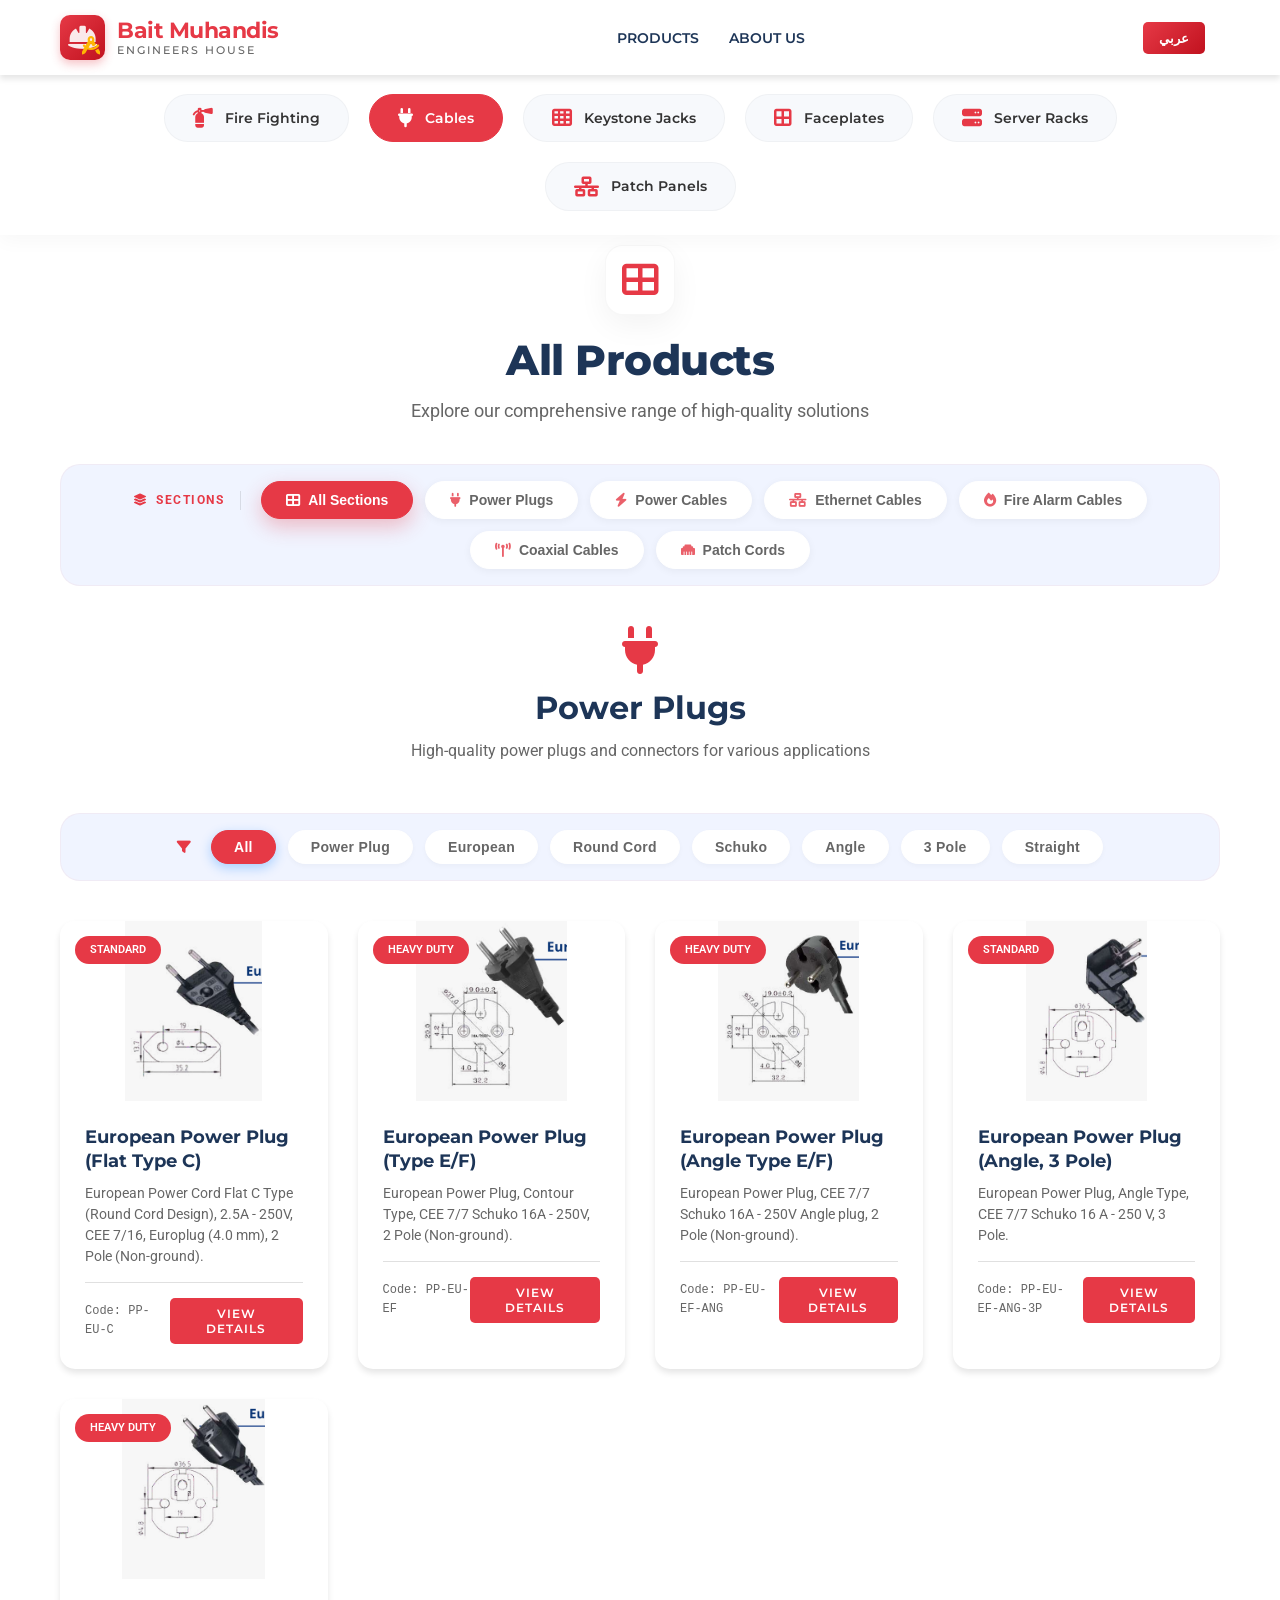
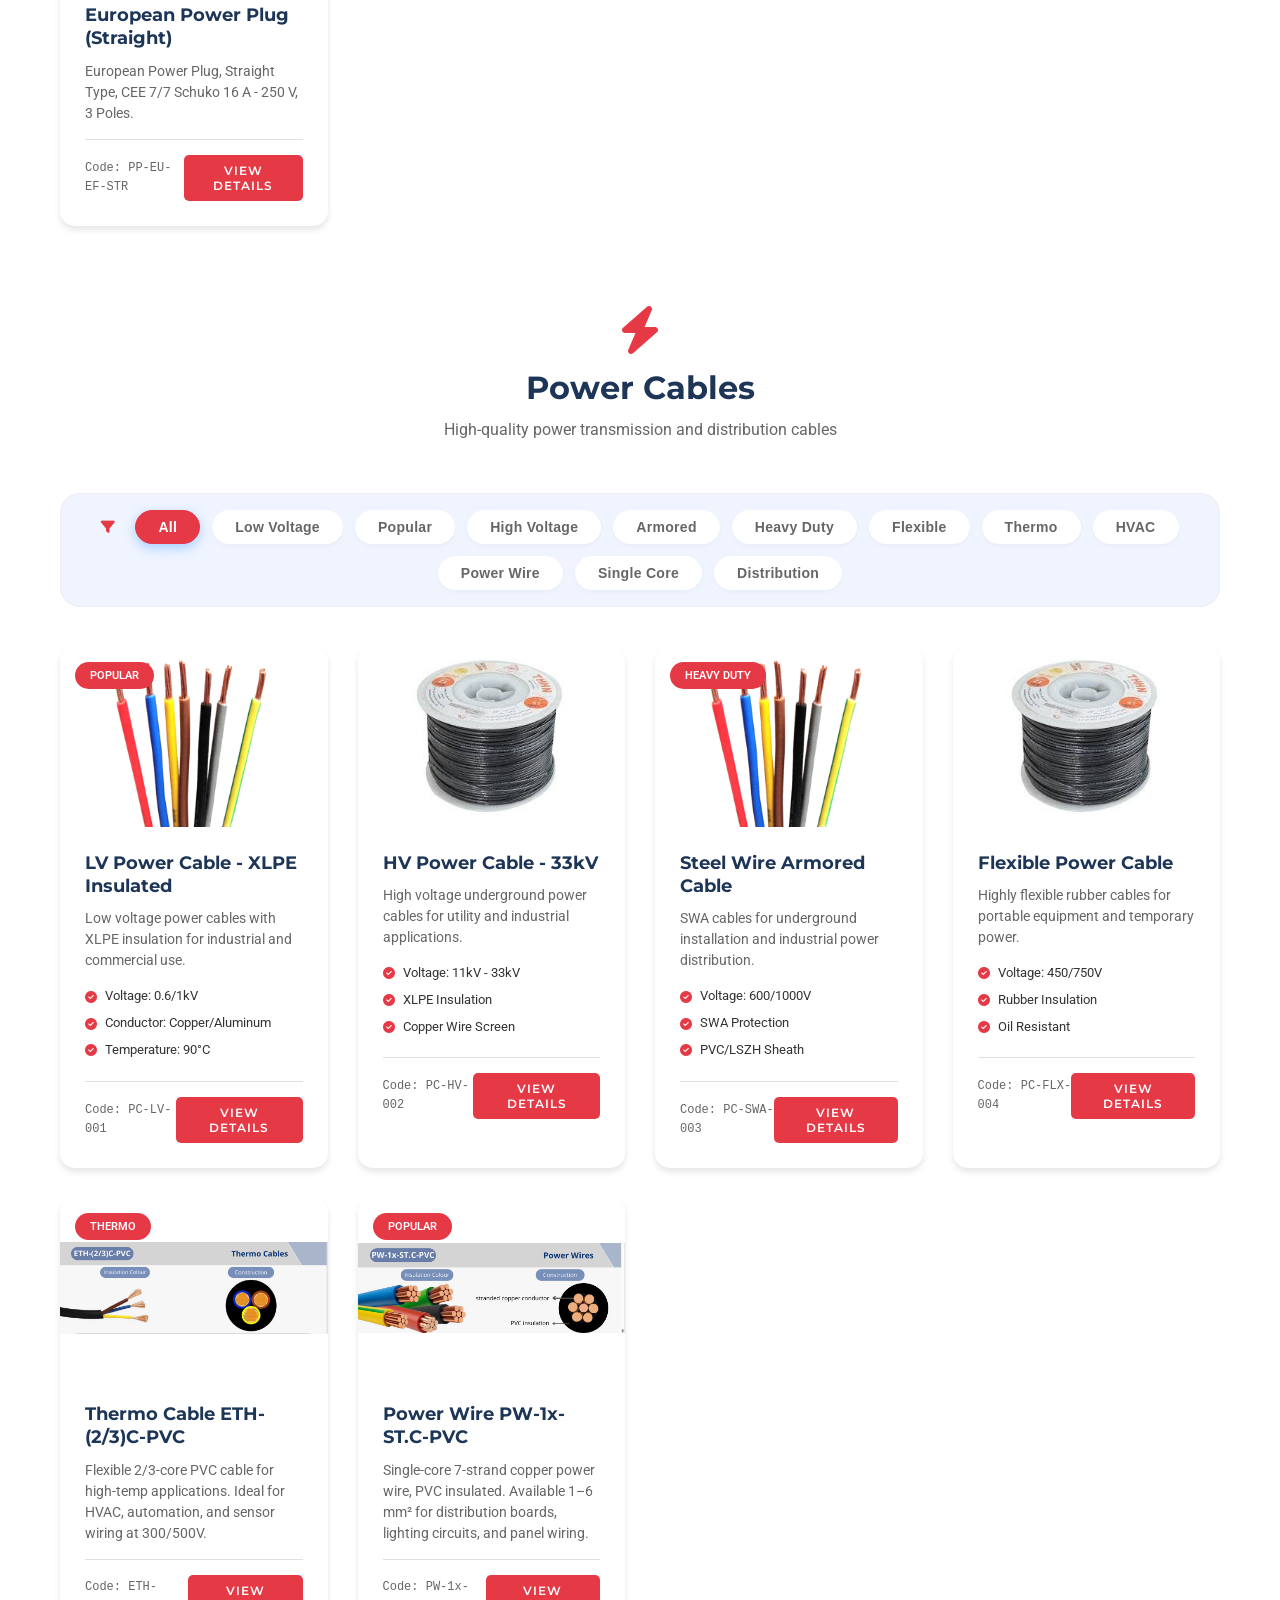
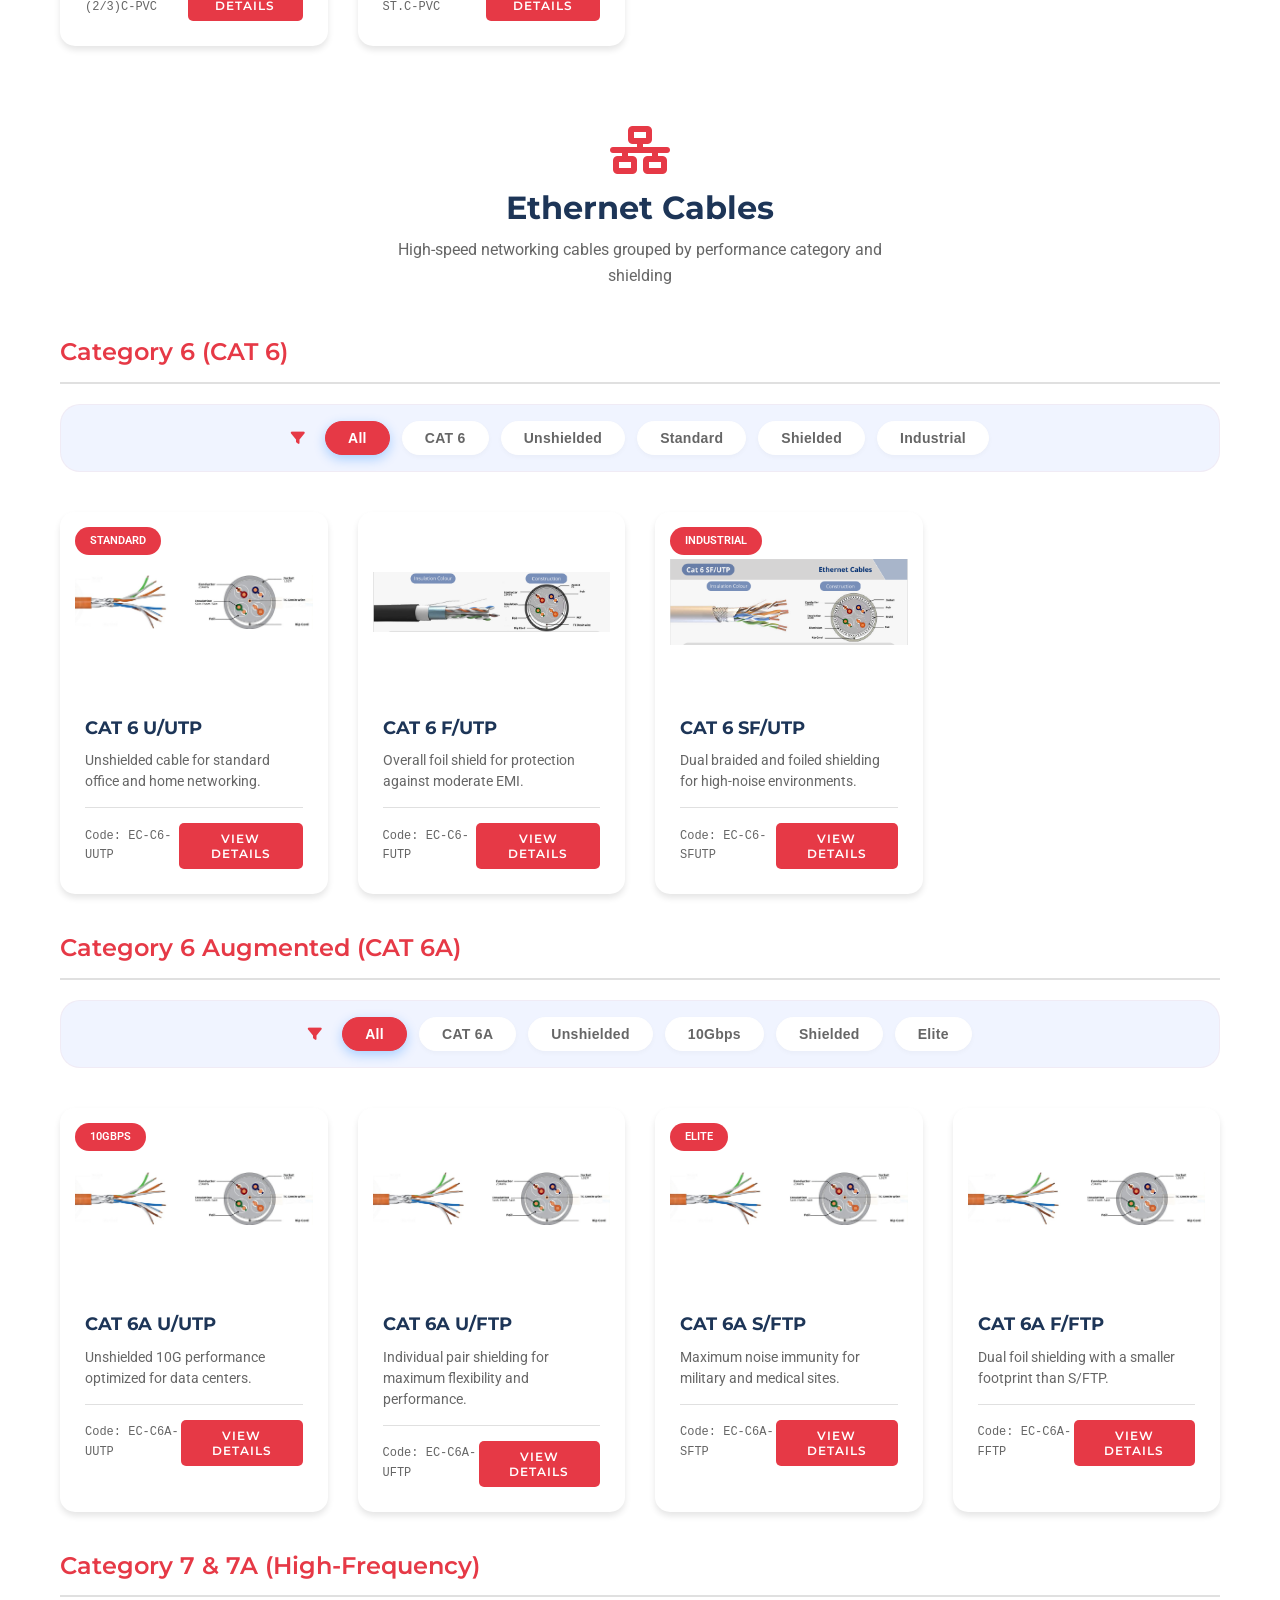
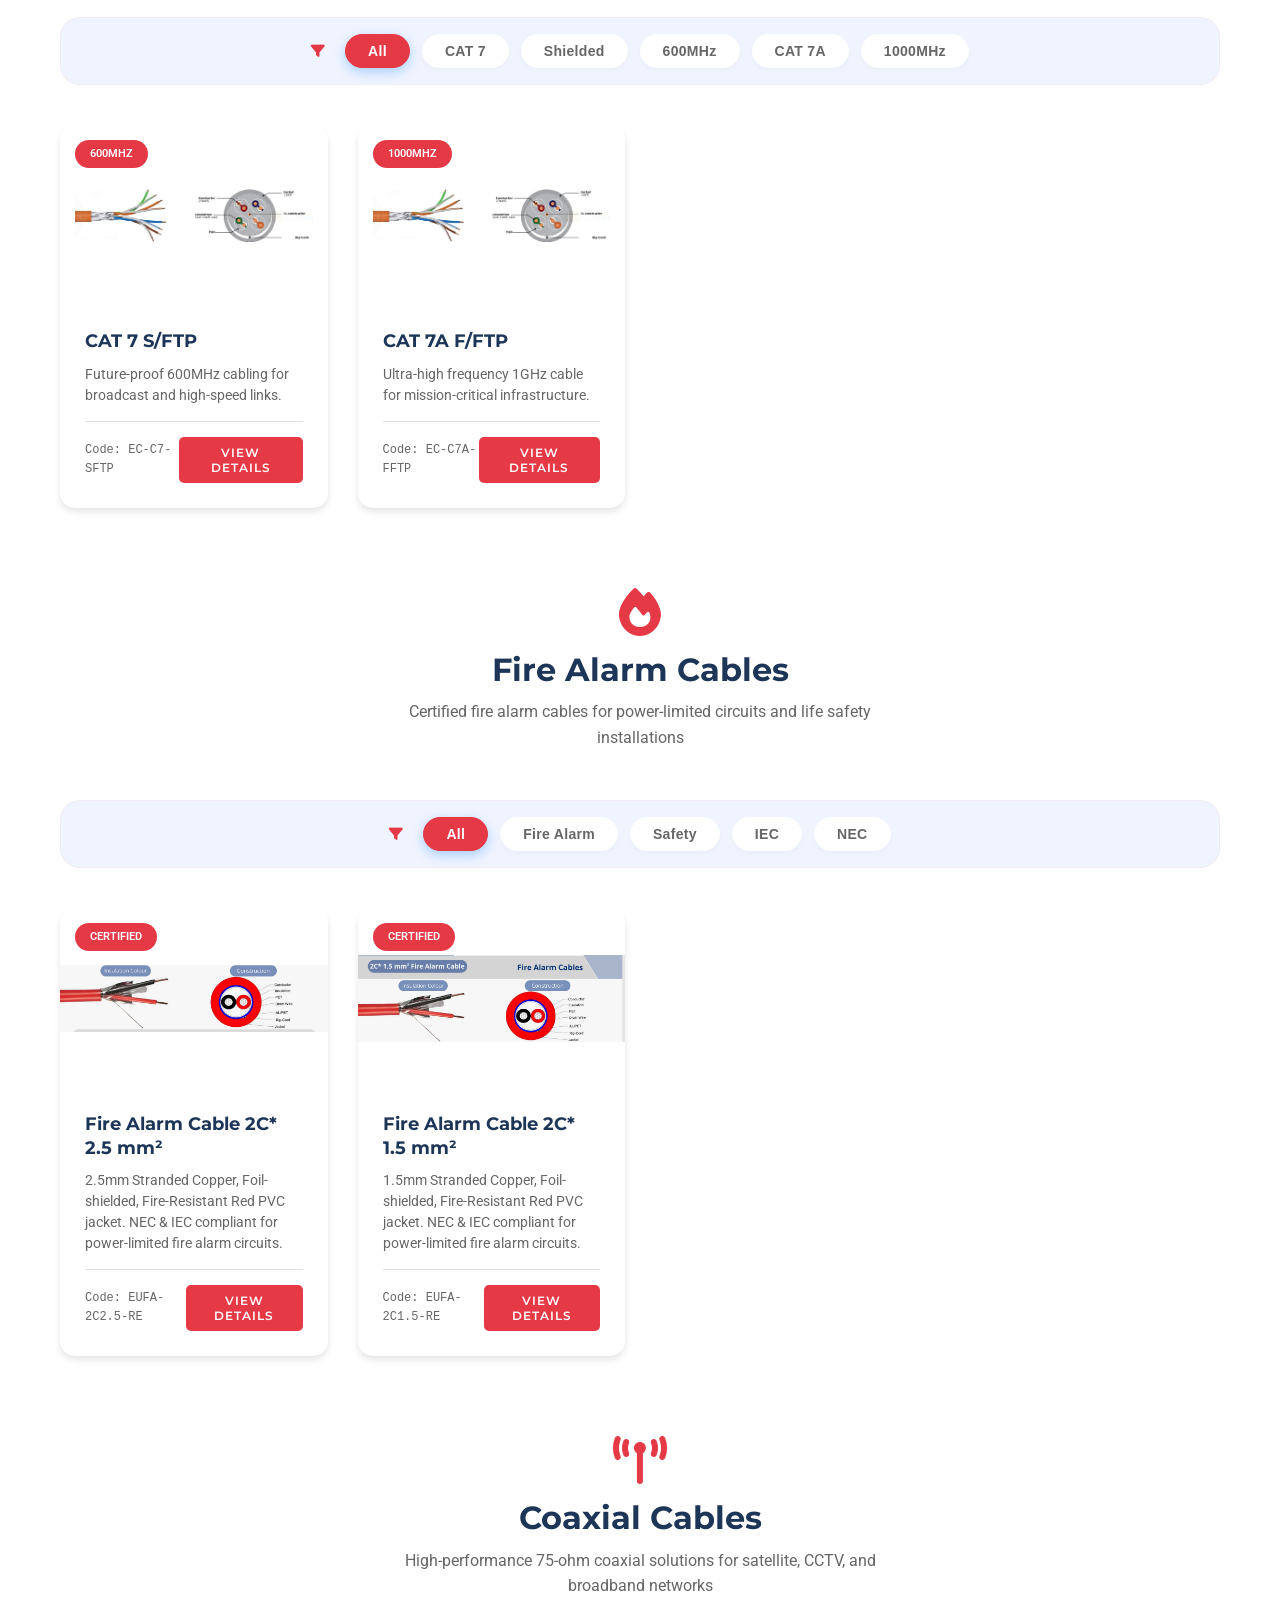
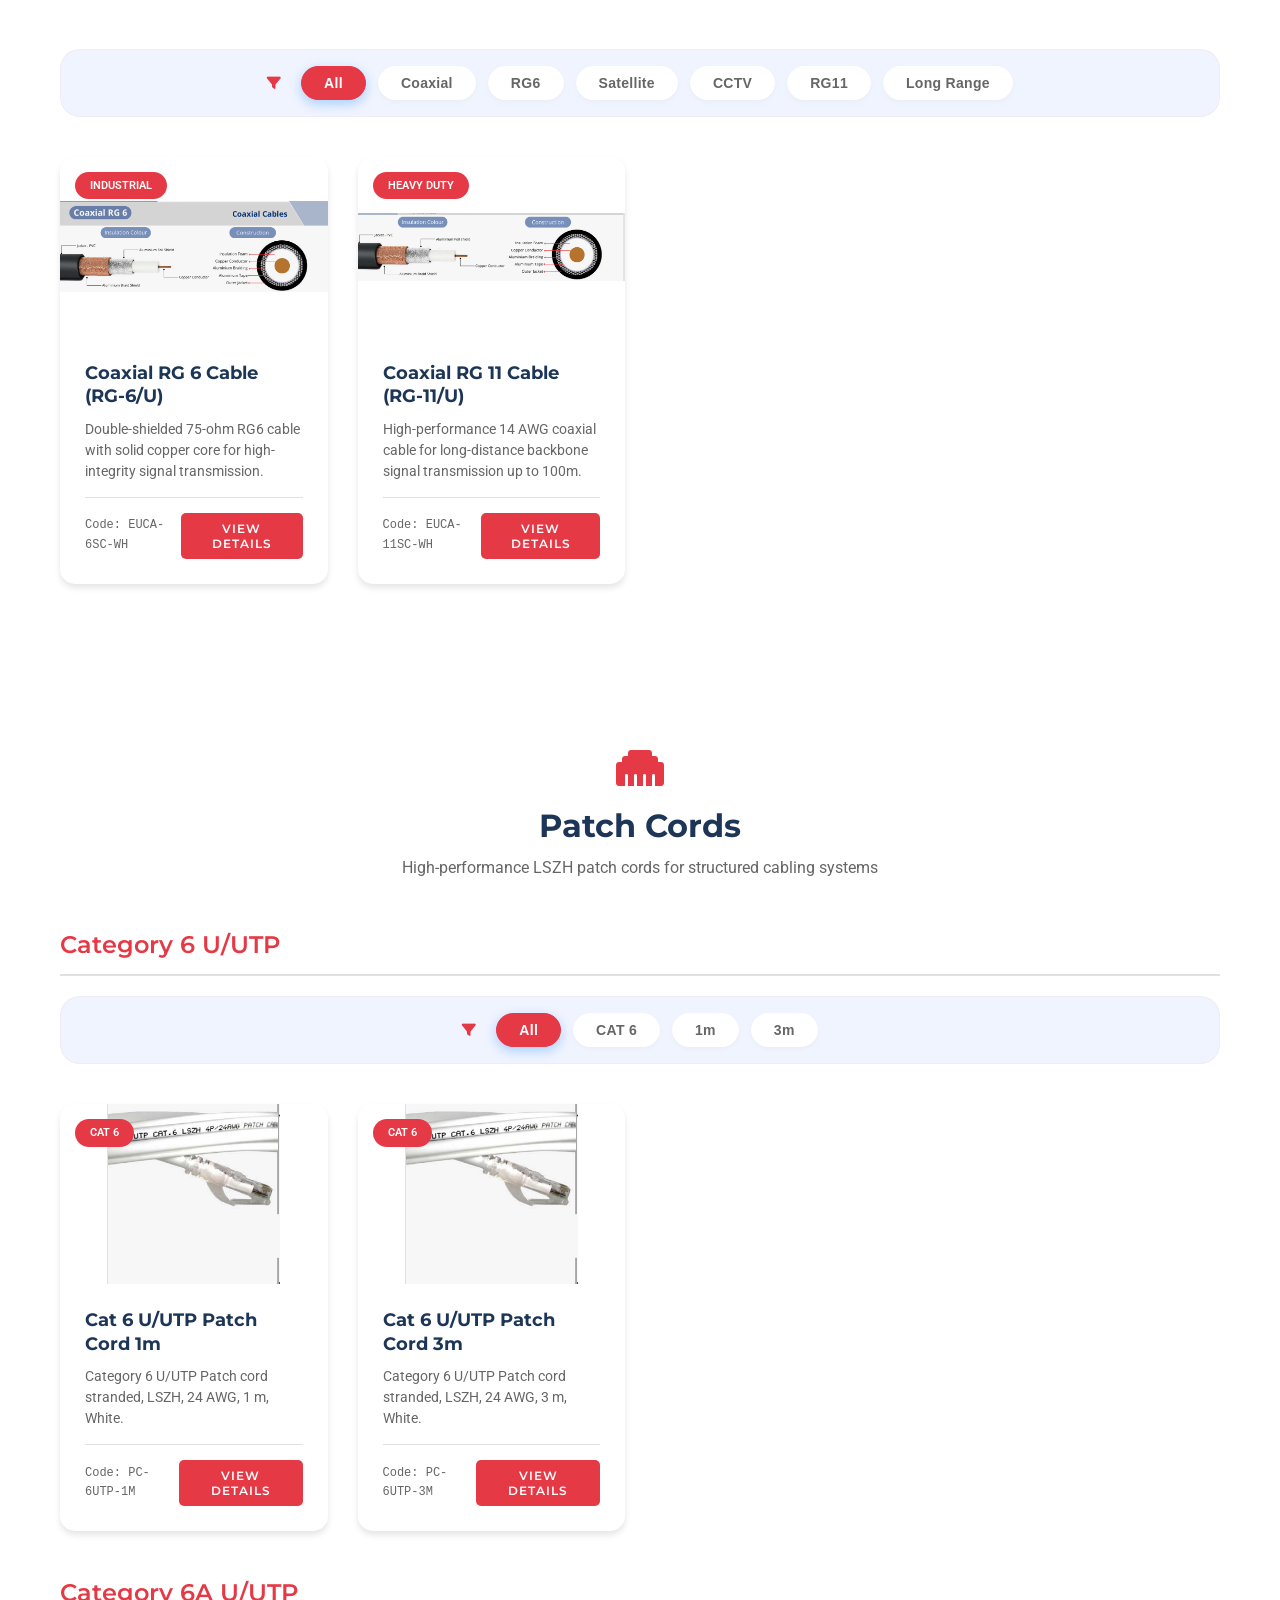
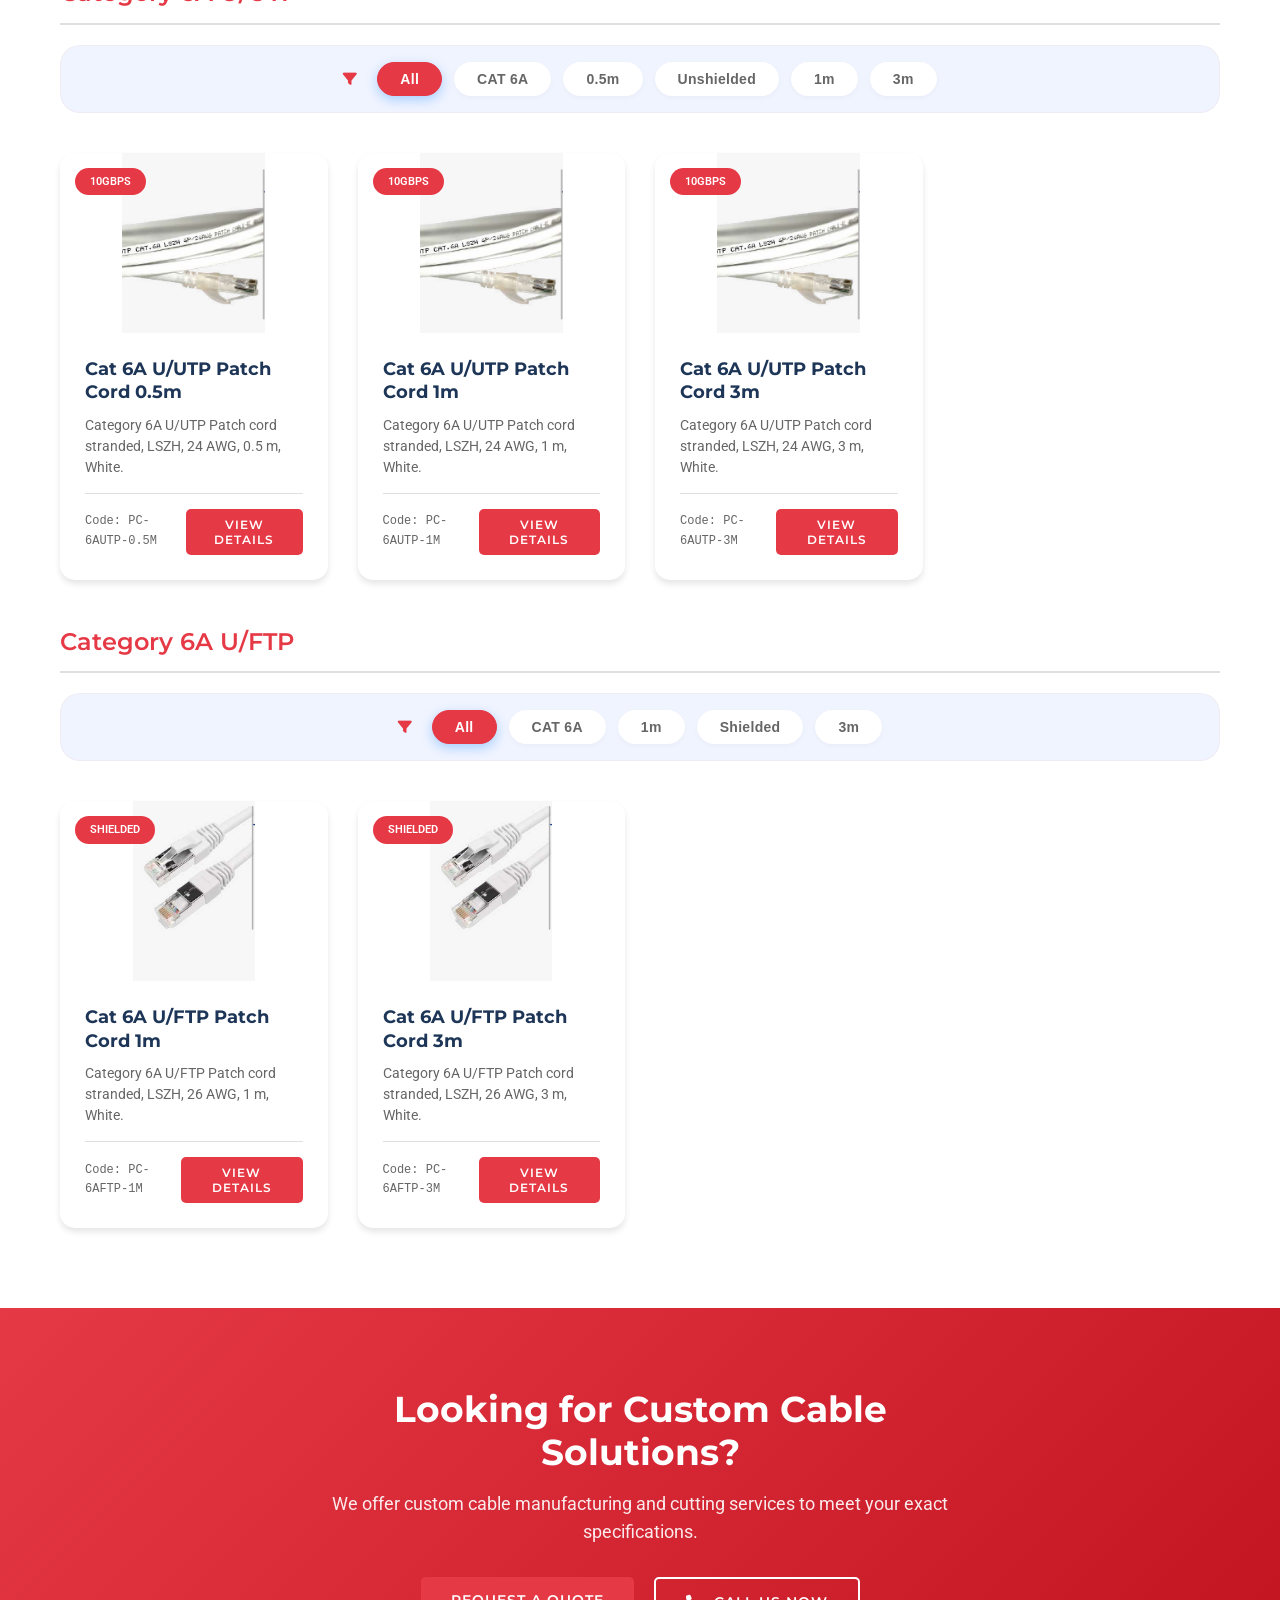
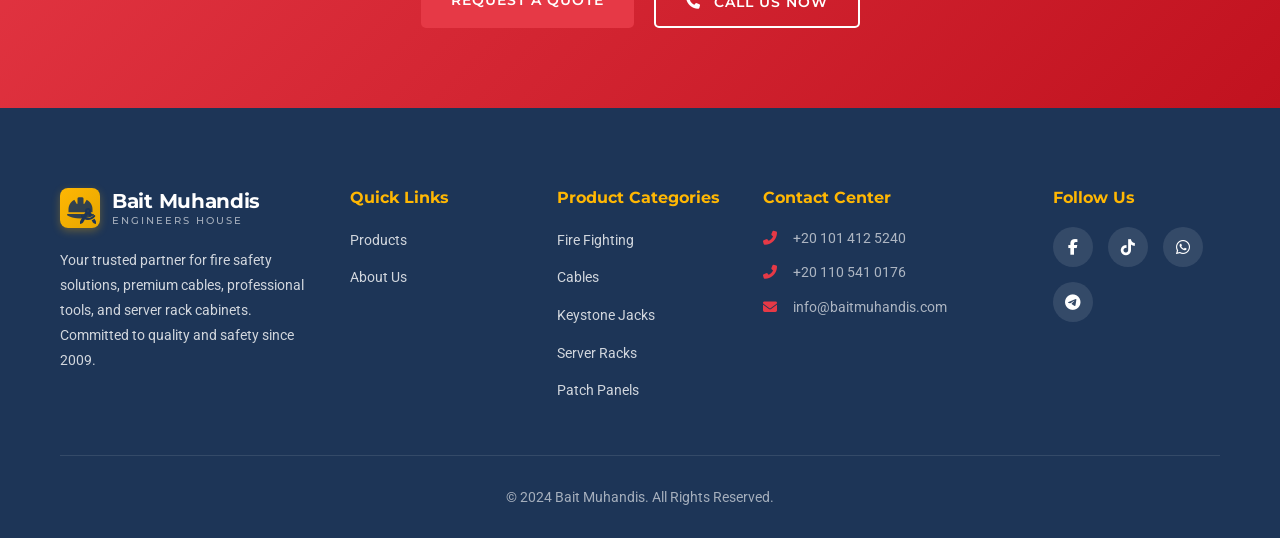
==== index.html @ e9d0b9bd "Fix CTA phone number to correct Egyptian number" ====
<!DOCTYPE html>
<html lang="en">
<head>
    <meta charset="UTF-8">
    <meta name="viewport" content="width=device-width, initial-scale=1.0">
    <meta name="description" content="Discover Bait Muhandis wide selection of premium cables including power cables, ethernet, coaxial, and fire alarm cables designed for industrial reliability.">
    <meta name="keywords" content="Bait Muhandis, Engineers House, electrical cables, ethernet cables, coaxial cables, fire alarm cables, power plugs, Bait Muhandis cables">
    <meta name="author" content="Bait Muhandis">
    <meta property="og:title" content="Cables & Power Plugs - Bait Muhandis">
    <meta property="og:description" content="Discover Bait Muhandis wide selection of premium cables including power cables, ethernet, coaxial, and fire alarm cables designed for industrial reliability.">
    <meta property="og:type" content="website">
    <meta property="og:site_name" content="Bait Muhandis">
    <meta name="twitter:card" content="summary_large_image">
    <title>Products - Bait Muhandis</title>
    <link rel="stylesheet" href="css/style.css">
    <link rel="stylesheet" href="css/products.css">
    <link rel="preconnect" href="https://fonts.googleapis.com">
    <link rel="preconnect" href="https://fonts.gstatic.com" crossorigin>
    <link href="https://fonts.googleapis.com/css2?family=Roboto:wght@300;400;500;700&family=Montserrat:wght@400;600;700&display=swap" rel="stylesheet">
    <link rel="stylesheet" href="https://cdnjs.cloudflare.com/ajax/libs/font-awesome/6.4.0/css/all.min.css">
</head>
<body>
    <!-- Header -->
    <header class="header">
        <div class="container">
            <div class="logo">
                <div class="logo-icon">
                    <i class="fas fa-hard-hat"></i>
                    <i class="fas fa-drafting-compass"></i>
                </div>
                <div class="logo-text">
                    <span class="logo-main">Bait Muhandis</span>
                    <span class="logo-tag">Engineers House</span>
                </div>
            </div>
            <nav class="nav" id="navMenu">
                <ul class="nav-list">
                    <li><a href="index.html" class="nav-link active" data-en="Products" data-ar="المنتجات">Products</a></li>
                    <li><a href="about.html" class="nav-link" data-en="About Us" data-ar="من نحن">About Us</a></li>
                </ul>
            </nav>
            <button class="lang-btn" id="langBtn" aria-label="Switch Language">
                <span class="lang-text">عربي</span>
            </button>
            <button class="mobile-menu-btn" id="mobileMenuBtn" aria-label="Toggle menu">
                <i class="fas fa-bars"></i>
            </button>
        </div>
    </header>

<!-- Product Categories Navigation -->
    <section class="category-nav">
        <div class="container">
            <div class="category-tabs">
                <a href="products-fire-solutions.html" class="category-tab">
                    <i class="fas fa-fire-extinguisher"></i>
                    <span data-en="Fire Fighting" data-ar="مكافحة الحرائق">Fire Fighting</span>
                </a>
                <a href="index.html" class="category-tab active">
                    <i class="fas fa-plug"></i>
                    <span data-en="Cables" data-ar="الكابلات">Cables</span>
                </a>
                <a href="products-keystone-jacks.html" class="category-tab">
                    <i class="fas fa-th"></i>
                    <span data-en="Keystone Jacks" data-ar="مقابس كيستون">Keystone Jacks</span>
                </a>
                <a href="products-keystone-jacks.html#faceplates" class="category-tab">
                    <i class="fas fa-border-all"></i>
                    <span data-en="Faceplates" data-ar="لوحات الحائط">Faceplates</span>
                </a>
                
                <a href="products-racks.html" class="category-tab">
                    <i class="fas fa-server"></i>
                    <span data-en="Server Racks" data-ar="خزائن السيرفر">Server Racks</span>
                </a>
                <a href="products-patch-panels.html" class="category-tab">
                    <i class="fas fa-network-wired"></i>
                    <span data-en="Patch Panels" data-ar="لوحات التوصيل">Patch Panels</span>
                </a>
            </div>
        </div>
    </section>

    <!-- Products Grid -->
    <section class="products-detail">
        <div class="container">
            <!-- Power Plugs -->
            <div class="product-detail-section" id="power-plugs">
                <div class="section-title">
                    <i class="fas fa-plug"></i>
                    <h2 data-en="Power Plugs" data-ar="قوابس الطاقة">Power Plugs</h2>
                    <p data-en="High-quality power plugs and connectors for various applications" data-ar="قوابس وموصلات طاقة عالية الجودة لمختلف التطبيقات">High-quality power plugs and connectors for various applications</p>
                </div>
                <div class="products-grid">
                    <div class="product-item" data-filter-tags="Power Plug,European,Round Cord" onclick="showProductModal('power-plug-eu')">
                        <div class="product-badge" data-en="Standard" data-ar="قياسي">Standard</div>
                        <div class="product-img">
                            <img src="images/cables/power-plug-eu.png" alt="European Power Plug">
                        </div>
                        <div class="product-info">
                            <h3 data-en="European Power Plug (Flat Type C)" data-ar="قابس طاقة أوروبي">European Power Plug (Flat Type C)</h3>
                            <p class="product-desc" data-en="European Power Cord Flat C Type (Round Cord Design), 2.5A - 250V, CEE 7/16, Europlug (4.0 mm), 2 Pole (Non-ground)." data-ar="سلك طاقة أوروبي مسطح من النوع C (تصميم سلك دائري)، 2.5 أمبير - 250 فولت.">European Power Cord Flat C Type (Round Cord Design), 2.5A - 250V, CEE 7/16, Europlug (4.0 mm), 2 Pole (Non-ground).</p>
                            <div class="product-footer">
                                <span class="product-code">Code: PP-EU-C</span>
                                <button class="btn btn-primary btn-sm" data-en="View Details" data-ar="عرض التفاصيل">View Details</button>
                            </div>
                        </div>
                    </div>
                    <div class="product-item" data-filter-tags="Power Plug,European,Round Cord,Schuko" onclick="showProductModal('power-plug-eu-ef')">
                        <div class="product-badge" data-en="Heavy Duty" data-ar="قوي">Heavy Duty</div>
                        <div class="product-img">
                            <img src="images/cables/power-plug-eu-ef.png" alt="European Power Plug Type E/F">
                        </div>
                        <div class="product-info">
                            <h3 data-en="European Power Plug (Type E/F)" data-ar="قابس طاقة أوروبي">European Power Plug (Type E/F)</h3>
                            <p class="product-desc" data-en="European Power Plug, Contour Type, CEE 7/7 Schuko 16A - 250V, 2 Pole (Non-ground)." data-ar="قابس طاقة أوروبي، نوع محيطي، شيكو 16 أمبير - 250 فولت.">European Power Plug, Contour Type, CEE 7/7 Schuko 16A - 250V, 2 Pole (Non-ground).</p>
                            <div class="product-footer">
                                <span class="product-code">Code: PP-EU-EF</span>
                                <button class="btn btn-primary btn-sm" data-en="View Details" data-ar="عرض التفاصيل">View Details</button>
                            </div>
                        </div>
                    </div>
                    <div class="product-item" data-filter-tags="Power Plug,European,Round Cord,Schuko,Angle" onclick="showProductModal('power-plug-eu-ef-angle')">
                        <div class="product-badge" data-en="Heavy Duty" data-ar="قوي">Heavy Duty</div>
                        <div class="product-img">
                            <img src="images/cables/power-plug-eu-ef-angle.png" alt="European Power Plug Type E/F Angle">
                        </div>
                        <div class="product-info">
                            <h3 data-en="European Power Plug (Angle Type E/F)" data-ar="قابس طاقة أوروبي زاوية">European Power Plug (Angle Type E/F)</h3>
                            <p class="product-desc" data-en="European Power Plug, CEE 7/7 Schuko 16A - 250V Angle plug, 2 Pole (Non-ground)." data-ar="قابس طاقة أوروبي، شيكو 16 أمبير - 250 فولت زاوية.">European Power Plug, CEE 7/7 Schuko 16A - 250V Angle plug, 2 Pole (Non-ground).</p>
                            <div class="product-footer">
                                <span class="product-code">Code: PP-EU-EF-ANG</span>
                                <button class="btn btn-primary btn-sm" data-en="View Details" data-ar="عرض التفاصيل">View Details</button>
                            </div>
                        </div>
                    </div>
                    <div class="product-item" data-filter-tags="Power Plug,European,Round Cord,Schuko,Angle,3 Pole" onclick="showProductModal('power-plug-eu-ef-angle-3pole')">
                        <div class="product-badge" data-en="Standard" data-ar="قياسي">Standard</div>
                        <div class="product-img">
                            <img src="images/cables/power-plug-eu-ef-angle-3pole.png" alt="European Power Plug Type E/F Angle 3 Pole">
                        </div>
                        <div class="product-info">
                            <h3 data-en="European Power Plug (Angle, 3 Pole)" data-ar="قابس طاقة أوروبي 3 أقطاب">European Power Plug (Angle, 3 Pole)</h3>
                            <p class="product-desc" data-en="European Power Plug, Angle Type, CEE 7/7 Schuko 16 A - 250 V, 3 Pole." data-ar="قابس طاقة أوروبي زاوية، شيكو 16 أمبير - 250 فولت، 3 أقطاب.">European Power Plug, Angle Type, CEE 7/7 Schuko 16 A - 250 V, 3 Pole.</p>
                            <div class="product-footer">
                                <span class="product-code">Code: PP-EU-EF-ANG-3P</span>
                                <button class="btn btn-primary btn-sm" data-en="View Details" data-ar="عرض التفاصيل">View Details</button>
                            </div>
                        </div>
                    </div>
                    <div class="product-item" data-filter-tags="Power Plug,European,Round Cord,Schuko,Straight" onclick="showProductModal('power-plug-eu-ef-straight')">
                        <div class="product-badge" data-en="Heavy Duty" data-ar="قوي">Heavy Duty</div>
                        <div class="product-img">
                            <img src="images/cables/power-plug-eu-ef-straight.png" alt="European Power Plug Type E/F Straight">
                        </div>
                        <div class="product-info">
                            <h3 data-en="European Power Plug (Straight)" data-ar="قابس طاقة أوروبي مستقيم">European Power Plug (Straight)</h3>
                            <p class="product-desc" data-en="European Power Plug, Straight Type, CEE 7/7 Schuko 16 A - 250 V, 3 Poles." data-ar="قابس طاقة أوروبي مستقيم، شيكو 16 أمبير - 250 فولت، 3 أقطاب.">European Power Plug, Straight Type, CEE 7/7 Schuko 16 A - 250 V, 3 Poles.</p>
                            <div class="product-footer">
                                <span class="product-code">Code: PP-EU-EF-STR</span>
                                <button class="btn btn-primary btn-sm" data-en="View Details" data-ar="عرض التفاصيل">View Details</button>
                            </div>
                        </div>
                    </div>
                </div>
            </div>

            <!-- Power Cables -->
            <div class="product-detail-section" data-category="cables">
                <div class="section-title">
                    <i class="fas fa-bolt"></i>
                    <h2 data-en="Power Cables" data-ar="كابلات الطاقة">Power Cables</h2>
                    <p data-en="High-quality power transmission and distribution cables" data-ar="كابلات نقل وتوزيع الطاقة عالية الجودة">High-quality power transmission and distribution cables</p>
                </div>
                <div class="products-grid">
                    <div class="product-item" data-filter-tags="Low Voltage,Popular" onclick="showProductModal('cable-lv')">
                        <div class="product-badge" data-en="Popular" data-ar="شائع">Popular</div>
                        <div class="product-img">
                            <img src="images/cables/power-cable-strands.jpg" alt="LV Power Cable">
                        </div>
                        <div class="product-info">
                            <h3 data-en="LV Power Cable - XLPE Insulated" data-ar="كابل طاقة منخفض الجهد - معزول XLPE">LV Power Cable - XLPE Insulated</h3>
                            <p class="product-desc" data-en="Low voltage power cables with XLPE insulation for industrial and commercial use." data-ar="كابلات طاقة منخفضة الجهد مع عزل XLPE للاستخدام الصناعي والتجاري.">Low voltage power cables with XLPE insulation for industrial and commercial use.</p>
                            <ul class="product-specs">
                                <li><i class="fas fa-check-circle"></i> <span data-en="Voltage: 0.6/1kV" data-ar="الجهد: 0.6/1kV">Voltage: 0.6/1kV</span></li>
                                <li><i class="fas fa-check-circle"></i> <span data-en="Conductor: Copper/Aluminum" data-ar="الموصل: نحاس/ألمنيوم">Conductor: Copper/Aluminum</span></li>
                                <li><i class="fas fa-check-circle"></i> <span data-en="Temperature: 90°C" data-ar="درجة الحرارة: 90°C">Temperature: 90°C</span></li>
                            </ul>
                            <div class="product-footer">
                                <span class="product-code">Code: PC-LV-001</span>
                                <button class="btn btn-primary btn-sm" data-en="View Details" data-ar="عرض التفاصيل">View Details</button>
                            </div>
                        </div>
                    </div>

                    <div class="product-item" data-filter-tags="High Voltage" onclick="showProductModal('cable-hv')">
                        <div class="product-img">
                            <img src="images/cables/power-cable-spool.jpg" alt="HV Power Cable">
                        </div>
                        <div class="product-info">
                            <h3 data-en="HV Power Cable - 33kV" data-ar="كابل طاقة عالي الجهد - 33kV">HV Power Cable - 33kV</h3>
                            <p class="product-desc" data-en="High voltage underground power cables for utility and industrial applications." data-ar="كابلات طاقة عالية الجهد تحت الأرض للتطبيقات الصناعية والمرافق.">High voltage underground power cables for utility and industrial applications.</p>
                            <ul class="product-specs">
                                <li><i class="fas fa-check-circle"></i> <span data-en="Voltage: 11kV - 33kV" data-ar="الجهد: 11kV - 33kV">Voltage: 11kV - 33kV</span></li>
                                <li><i class="fas fa-check-circle"></i> <span data-en="XLPE Insulation" data-ar="عزل XLPE">XLPE Insulation</span></li>
                                <li><i class="fas fa-check-circle"></i> <span data-en="Copper Wire Screen" data-ar="شاشة سلك نحاسي">Copper Wire Screen</span></li>
                            </ul>
                            <div class="product-footer">
                                <span class="product-code">Code: PC-HV-002</span>
                                <button class="btn btn-primary btn-sm" data-en="View Details" data-ar="عرض التفاصيل">View Details</button>
                            </div>
                        </div>
                    </div>

                    <div class="product-item" data-filter-tags="Armored,Heavy Duty" onclick="showProductModal('cable-armored')">
                        <div class="product-badge" data-en="Heavy Duty" data-ar="للأعمال الشاقة">Heavy Duty</div>
                        <div class="product-img">
                            <img src="images/cables/power-cable-strands.jpg" alt="Steel Wire Armored Cable">
                        </div>
                        <div class="product-info">
                            <h3 data-en="Steel Wire Armored Cable" data-ar="كابل مدرع بسلك فولاذي">Steel Wire Armored Cable</h3>
                            <p class="product-desc" data-en="SWA cables for underground installation and industrial power distribution." data-ar="كابلات SWA للتركيب تحت الأرض وتوزيع الطاقة الصناعية.">SWA cables for underground installation and industrial power distribution.</p>
                            <ul class="product-specs">
                                <li><i class="fas fa-check-circle"></i> <span data-en="Voltage: 600/1000V" data-ar="الجهد: 600/1000V">Voltage: 600/1000V</span></li>
                                <li><i class="fas fa-check-circle"></i> <span data-en="SWA Protection" data-ar="حماية SWA">SWA Protection</span></li>
                                <li><i class="fas fa-check-circle"></i> <span data-en="PVC/LSZH Sheath" data-ar="غلاف PVC/LSZH">PVC/LSZH Sheath</span></li>
                            </ul>
                            <div class="product-footer">
                                <span class="product-code">Code: PC-SWA-003</span>
                                <button class="btn btn-primary btn-sm" data-en="View Details" data-ar="عرض التفاصيل">View Details</button>
                            </div>
                        </div>
                    </div>

                    <div class="product-item" data-filter-tags="Flexible" onclick="showProductModal('cable-flexible')">
                        <div class="product-img">
                            <img src="images/cables/power-cable-spool.jpg" alt="Flexible Power Cable">
                        </div>
                        <div class="product-info">
                            <h3 data-en="Flexible Power Cable" data-ar="كابل طاقة مرن">Flexible Power Cable</h3>
                            <p class="product-desc" data-en="Highly flexible rubber cables for portable equipment and temporary power." data-ar="كابلات مطاطية مرنة للغاية للمعدات المحمولة والطاقة المؤقتة.">Highly flexible rubber cables for portable equipment and temporary power.</p>
                            <ul class="product-specs">
                                <li><i class="fas fa-check-circle"></i> <span data-en="Voltage: 450/750V" data-ar="الجهد: 450/750V">Voltage: 450/750V</span></li>
                                <li><i class="fas fa-check-circle"></i> <span data-en="Rubber Insulation" data-ar="عزل مطاطي">Rubber Insulation</span></li>
                                <li><i class="fas fa-check-circle"></i> <span data-en="Oil Resistant" data-ar="مقاوم للزيت">Oil Resistant</span></li>
                            </ul>
                            <div class="product-footer">
                                <span class="product-code">Code: PC-FLX-004</span>
                                <button class="btn btn-primary btn-sm" data-en="View Details" data-ar="عرض التفاصيل">View Details</button>
                            </div>
                        </div>
                    </div>

                    <div class="product-item" data-filter-tags="Thermo,Flexible,HVAC" onclick="showProductModal('cable-thermo')">
                        <div class="product-badge" data-en="Thermo" data-ar="حراري">Thermo</div>
                        <div class="product-img">
                            <img src="images/cables/thermo-cable-structure.png" alt="Thermo Cable ETH-(2/3)C-PVC">
                        </div>
                        <div class="product-info">
                            <h3 data-en="Thermo Cable ETH-(2/3)C-PVC" data-ar="كابل حراري ETH">Thermo Cable ETH-(2/3)C-PVC</h3>
                            <p class="product-desc" data-en="Flexible 2/3-core PVC cable for high-temp applications. Ideal for HVAC, automation, and sensor wiring at 300/500V." data-ar="كابل PVC مرن بنواتين/ثلاث نوى للتطبيقات عالية الحرارة. مثالي للتدفئة والتكييف والأتمتة.">Flexible 2/3-core PVC cable for high-temp applications. Ideal for HVAC, automation, and sensor wiring at 300/500V.</p>
                            <div class="product-footer">
                                <span class="product-code">Code: ETH-(2/3)C-PVC</span>
                                <button class="btn btn-primary btn-sm" data-en="View Details" data-ar="عرض التفاصيل">View Details</button>
                            </div>
                        </div>
                    </div>

                    <div class="product-item" data-filter-tags="Power Wire,Single Core,Distribution" onclick="showProductModal('cable-power-wire')">
                        <div class="product-badge" data-en="Popular" data-ar="شائع">Popular</div>
                        <div class="product-img">
                            <img src="images/cables/power-wire-structure.png" alt="Power Wire PW-1x-ST.C-PVC">
                        </div>
                        <div class="product-info">
                            <h3 data-en="Power Wire PW-1x-ST.C-PVC" data-ar="سلك طاقة أحادي النواة">Power Wire PW-1x-ST.C-PVC</h3>
                            <p class="product-desc" data-en="Single-core 7-strand copper power wire, PVC insulated. Available 1–6 mm² for distribution boards, lighting circuits, and panel wiring." data-ar="سلك طاقة أحادي النواة 7 شعيرات نحاسية، معزول بـ PVC. متوفر بمقاطع 1-6 مم² للوحات التوزيع.">Single-core 7-strand copper power wire, PVC insulated. Available 1–6 mm² for distribution boards, lighting circuits, and panel wiring.</p>
                            <div class="product-footer">
                                <span class="product-code">Code: PW-1x-ST.C-PVC</span>
                                <button class="btn btn-primary btn-sm" data-en="View Details" data-ar="عرض التفاصيل">View Details</button>
                            </div>
                        </div>
                    </div>
                </div>
            </div>

            <!-- Ethernet Cables -->
            <!-- Ethernet Cables -->
            <div class="product-detail-section" id="ethernet-cables">
                <div class="section-title">
                    <i class="fas fa-network-wired"></i>
                    <h2 data-en="Ethernet Cables" data-ar="كابلات الإيثرنت">Ethernet Cables</h2>
                    <p data-en="High-speed networking cables grouped by performance category and shielding" data-ar="كابلات الشبكات عالية السرعة مصنفة حسب فئة الأداء والنوع">High-speed networking cables grouped by performance category and shielding</p>
                </div>

                <!-- CAT 6 Category -->
                <div class="subcategory-header">
                    <h3 data-en="Category 6 (CAT 6)" data-ar="الفئة 6 (CAT 6)">Category 6 (CAT 6)</h3>
                </div>
                <div class="products-grid">
                    <div class="product-item" data-filter-tags="CAT 6,Unshielded,Standard" onclick="showProductModal('cable-cat6-uutp')">
                        <div class="product-badge" data-en="Standard" data-ar="قياسي">Standard</div>
                        <div class="product-img">
                            <img src="images/ethernet-cable-structure.jpg" alt="CAT 6 U/UTP">
                        </div>
                        <div class="product-info">
                            <h3 data-en="CAT 6 U/UTP" data-ar="CAT 6 U/UTP">CAT 6 U/UTP</h3>
                            <p class="product-desc" data-en="Unshielded cable for standard office and home networking." data-ar="كابل غير محمي لشبكات المكاتب والمنازل القياسية.">Unshielded cable for standard office and home networking.</p>
                            <div class="product-footer">
                                <span class="product-code">Code: EC-C6-UUTP</span>
                                <button class="btn btn-primary btn-sm" data-en="View Details" data-ar="عرض التفاصيل">View Details</button>
                            </div>
                        </div>
                    </div>
                    <div class="product-item" data-filter-tags="CAT 6,Shielded" onclick="showProductModal('cable-cat6-futp')">
                        <div class="product-img">
                            <img src="images/ethernet/cat6-futp-infographic.png" alt="CAT 6 F/UTP">
                        </div>
                        <div class="product-info">
                            <h3 data-en="CAT 6 F/UTP" data-ar="CAT 6 F/UTP">CAT 6 F/UTP</h3>
                            <p class="product-desc" data-en="Overall foil shield for protection against moderate EMI." data-ar="حماية شاملة برقائق الألمنيوم للحماية من التداخل المتوسط.">Overall foil shield for protection against moderate EMI.</p>
                            <div class="product-footer">
                                <span class="product-code">Code: EC-C6-FUTP</span>
                                <button class="btn btn-primary btn-sm" data-en="View Details" data-ar="عرض التفاصيل">View Details</button>
                            </div>
                        </div>
                    </div>
                    <div class="product-item" data-filter-tags="CAT 6,Shielded,Industrial" onclick="showProductModal('cable-cat6-sfutp')">
                        <div class="product-badge" data-en="Industrial" data-ar="صناعي">Industrial</div>
                        <div class="product-img">
                            <img src="images/ethernet/cat6-sfutp-infographic.png" alt="CAT 6 SF/UTP">
                        </div>
                        <div class="product-info">
                            <h3 data-en="CAT 6 SF/UTP" data-ar="CAT 6 SF/UTP">CAT 6 SF/UTP</h3>
                            <p class="product-desc" data-en="Dual braided and foiled shielding for high-noise environments." data-ar="حماية مزدوجة مضفرة ومغطاة للأماكن ذات الضوضاء العالية.">Dual braided and foiled shielding for high-noise environments.</p>
                            <div class="product-footer">
                                <span class="product-code">Code: EC-C6-SFUTP</span>
                                <button class="btn btn-primary btn-sm" data-en="View Details" data-ar="عرض التفاصيل">View Details</button>
                            </div>
                        </div>
                    </div>
                </div>

                <!-- CAT 6A Category -->
                <div class="subcategory-header">
                    <h3 data-en="Category 6 Augmented (CAT 6A)" data-ar="الفئة 6 المطورة (CAT 6A)">Category 6 Augmented (CAT 6A)</h3>
                </div>
                <div class="products-grid">
                    <div class="product-item" data-filter-tags="CAT 6A,Unshielded,10Gbps" onclick="showProductModal('cable-cat6a-uutp')">
                        <div class="product-badge" data-en="10Gbps" data-ar="10Gbps">10Gbps</div>
                        <div class="product-img">
                            <img src="images/ethernet-cable-structure.jpg" alt="CAT 6A U/UTP">
                        </div>
                        <div class="product-info">
                            <h3 data-en="CAT 6A U/UTP" data-ar="CAT 6A U/UTP">CAT 6A U/UTP</h3>
                            <p class="product-desc" data-en="Unshielded 10G performance optimized for data centers." data-ar="أداء 10G غير محمي محسن لمراكز البيانات.">Unshielded 10G performance optimized for data centers.</p>
                            <div class="product-footer">
                                <span class="product-code">Code: EC-C6A-UUTP</span>
                                <button class="btn btn-primary btn-sm" data-en="View Details" data-ar="عرض التفاصيل">View Details</button>
                            </div>
                        </div>
                    </div>
                    <div class="product-item" data-filter-tags="CAT 6A,Shielded,10Gbps" onclick="showProductModal('cable-cat6a-uftp')">
                        <div class="product-img">
                            <img src="images/ethernet-cable-structure.jpg" alt="CAT 6A U/FTP">
                        </div>
                        <div class="product-info">
                            <h3 data-en="CAT 6A U/FTP" data-ar="CAT 6A U/FTP">CAT 6A U/FTP</h3>
                            <p class="product-desc" data-en="Individual pair shielding for maximum flexibility and performance." data-ar="حماية فردية لكل زوج لتوفير أقصى قدر من المرونة والأداء.">Individual pair shielding for maximum flexibility and performance.</p>
                            <div class="product-footer">
                                <span class="product-code">Code: EC-C6A-UFTP</span>
                                <button class="btn btn-primary btn-sm" data-en="View Details" data-ar="عرض التفاصيل">View Details</button>
                            </div>
                        </div>
                    </div>
                    <div class="product-item" data-filter-tags="CAT 6A,Shielded,10Gbps,Elite" onclick="showProductModal('cable-cat6a-sftp')">
                        <div class="product-badge" data-en="Elite" data-ar="نخبة">Elite</div>
                        <div class="product-img">
                            <img src="images/ethernet-cable-structure.jpg" alt="CAT 6A S/FTP">
                        </div>
                        <div class="product-info">
                            <h3 data-en="CAT 6A S/FTP" data-ar="CAT 6A S/FTP">CAT 6A S/FTP</h3>
                            <p class="product-desc" data-en="Maximum noise immunity for military and medical sites." data-ar="أقصى قدر من الحماية من الضوضاء للمواقع العسكرية والطبية.">Maximum noise immunity for military and medical sites.</p>
                            <div class="product-footer">
                                <span class="product-code">Code: EC-C6A-SFTP</span>
                                <button class="btn btn-primary btn-sm" data-en="View Details" data-ar="عرض التفاصيل">View Details</button>
                            </div>
                        </div>
                    </div>
                    <div class="product-item" data-filter-tags="CAT 6A,Shielded,10Gbps" onclick="showProductModal('cable-cat6a-fftp')">
                        <div class="product-img">
                            <img src="images/ethernet-cable-structure.jpg" alt="CAT 6A F/FTP">
                        </div>
                        <div class="product-info">
                            <h3 data-en="CAT 6A F/FTP" data-ar="CAT 6A F/FTP">CAT 6A F/FTP</h3>
                            <p class="product-desc" data-en="Dual foil shielding with a smaller footprint than S/FTP." data-ar="حماية مزدوجة من الرقائق مع بصمة أصغر من S/FTP.">Dual foil shielding with a smaller footprint than S/FTP.</p>
                            <div class="product-footer">
                                <span class="product-code">Code: EC-C6A-FFTP</span>
                                <button class="btn btn-primary btn-sm" data-en="View Details" data-ar="عرض التفاصيل">View Details</button>
                            </div>
                        </div>
                    </div>
                </div>

                <!-- CAT 7 & 7A Category -->
                <div class="subcategory-header">
                    <h3 data-en="Category 7 & 7A (High-Frequency)" data-ar="الفئة 7 و 7A (تردد عالي)">Category 7 & 7A (High-Frequency)</h3>
                </div>
                <div class="products-grid">
                    <div class="product-item" data-filter-tags="CAT 7,Shielded,600MHz" onclick="showProductModal('cable-cat7-sftp')">
                        <div class="product-badge" data-en="600MHz" data-ar="600MHz">600MHz</div>
                        <div class="product-img">
                            <img src="images/ethernet-cable-structure.jpg" alt="CAT 7 S/FTP">
                        </div>
                        <div class="product-info">
                            <h3 data-en="CAT 7 S/FTP" data-ar="CAT 7 S/FTP">CAT 7 S/FTP</h3>
                            <p class="product-desc" data-en="Future-proof 600MHz cabling for broadcast and high-speed links." data-ar="كابلات 600 ميجاهرتز جاهزة للمستقبل للبث والروابط عالية السرعة.">Future-proof 600MHz cabling for broadcast and high-speed links.</p>
                            <div class="product-footer">
                                <span class="product-code">Code: EC-C7-SFTP</span>
                                <button class="btn btn-primary btn-sm" data-en="View Details" data-ar="عرض التفاصيل">View Details</button>
                            </div>
                        </div>
                    </div>
                    <div class="product-item" data-filter-tags="CAT 7A,Shielded,1000MHz" onclick="showProductModal('cable-cat7a-fftp')">
                        <div class="product-badge" data-en="1000MHz" data-ar="1000MHz">1000MHz</div>
                        <div class="product-img">
                            <img src="images/ethernet-cable-structure.jpg" alt="CAT 7A F/FTP">
                        </div>
                        <div class="product-info">
                            <h3 data-en="CAT 7A F/FTP" data-ar="CAT 7A F/FTP">CAT 7A F/FTP</h3>
                            <p class="product-desc" data-en="Ultra-high frequency 1GHz cable for mission-critical infrastructure." data-ar="كابل بتردد عالٍ يصل إلى 1 جيجاهرتز للبنية التحتية الحيوية.">Ultra-high frequency 1GHz cable for mission-critical infrastructure.</p>
                            <div class="product-footer">
                                <span class="product-code">Code: EC-C7A-FFTP</span>
                                <button class="btn btn-primary btn-sm" data-en="View Details" data-ar="عرض التفاصيل">View Details</button>
                            </div>
                        </div>
                    </div>
                </div>
            </div>

            <!-- Fire Alarm Cables -->
            <div class="product-detail-section" id="fire-alarm-cables">
                <div class="section-title">
                    <i class="fas fa-fire"></i>
                    <h2 data-en="Fire Alarm Cables" data-ar="كابلات إنذار الحريق">Fire Alarm Cables</h2>
                    <p data-en="Certified fire alarm cables for power-limited circuits and life safety installations" data-ar="كابلات إنذار حريق معتمدة للدوائر الكهربائية المحدودة وتركيبات السلامة">Certified fire alarm cables for power-limited circuits and life safety installations</p>
                </div>
                <div class="products-grid">
                    <div class="product-item" data-filter-tags="Fire Alarm,Safety,IEC,NEC" onclick="showProductModal('cable-fire-alarm')">
                        <div class="product-badge" data-en="Certified" data-ar="معتمد">Certified</div>
                        <div class="product-img">
                            <img src="images/cables/fire-alarm-cable-structure.png" alt="Fire Alarm Cable EUFA-2C2.5-RE">
                        </div>
                        <div class="product-info">
                            <h3 data-en="Fire Alarm Cable 2C* 2.5 mm²" data-ar="كابل إنذار حريق 2.5مم">Fire Alarm Cable 2C* 2.5 mm²</h3>
                            <p class="product-desc" data-en="2.5mm Stranded Copper, Foil-shielded, Fire-Resistant Red PVC jacket. NEC & IEC compliant for power-limited fire alarm circuits." data-ar="2.5 مم نحاس مجدول، محمي برقائق، غلاف PVC أحمر مقاوم للحريق. متوافق مع NEC وIEC للدوائر المحدودة.">2.5mm Stranded Copper, Foil-shielded, Fire-Resistant Red PVC jacket. NEC &amp; IEC compliant for power-limited fire alarm circuits.</p>
                            <div class="product-footer">
                                <span class="product-code">Code: EUFA-2C2.5-RE</span>
                                <button class="btn btn-primary btn-sm" data-en="View Details" data-ar="عرض التفاصيل">View Details</button>
                            </div>
                        </div>
                    </div>

                    <div class="product-item" data-filter-tags="Fire Alarm,Safety,IEC,NEC" onclick="showProductModal('cable-fire-alarm-1-5mm')">
                        <div class="product-badge" data-en="Certified" data-ar="معتمد">Certified</div>
                        <div class="product-img">
                            <img src="images/cables/fire-alarm-1-5mm-structure.png" alt="Fire Alarm Cable EUFA-2C1.5-RE">
                        </div>
                        <div class="product-info">
                            <h3 data-en="Fire Alarm Cable 2C* 1.5 mm²" data-ar="كابل إنذار حريق 1.5مم">Fire Alarm Cable 2C* 1.5 mm²</h3>
                            <p class="product-desc" data-en="1.5mm Stranded Copper, Foil-shielded, Fire-Resistant Red PVC jacket. NEC &amp; IEC compliant for power-limited fire alarm circuits." data-ar="1.5 مم نحاس مجدول، محمي برقائق، غلاف PVC أحمر مقاوم للحريق.">1.5mm Stranded Copper, Foil-shielded, Fire-Resistant Red PVC jacket. NEC &amp; IEC compliant for power-limited fire alarm circuits.</p>
                            <div class="product-footer">
                                <span class="product-code">Code: EUFA-2C1.5-RE</span>
                                <button class="btn btn-primary btn-sm" data-en="View Details" data-ar="عرض التفاصيل">View Details</button>
                            </div>
                        </div>
                    </div>
                </div>
            </div>




            <!-- Coaxial Cables -->
            <div class="product-detail-section" id="coaxial-cables">
                <div class="section-title">
                    <i class="fas fa-broadcast-tower"></i>
                    <h2 data-en="Coaxial Cables" data-ar="كابلات محورية">Coaxial Cables</h2>
                    <p data-en="High-performance 75-ohm coaxial solutions for satellite, CCTV, and broadband networks" data-ar="حلول محورية عالية الأداء 75 أوم لشبكات الأقمار الصناعية والدوائر التلفزيونية المغلقة والنطاق العريض">High-performance 75-ohm coaxial solutions for satellite, CCTV, and broadband networks</p>
                </div>
                <div class="products-grid">
                    <div class="product-item" data-filter-tags="Coaxial,RG6,Satellite,CCTV" onclick="showProductModal('cable-coaxial')">
                        <div class="product-badge" data-en="Industrial" data-ar="صناعي">Industrial</div>
                        <div class="product-img">
                            <img src="images/cables/coaxial-rg6-structure.png" alt="Coaxial RG 6 Cable">
                        </div>
                        <div class="product-info">
                            <h3 data-en="Coaxial RG 6 Cable (RG-6/U)" data-ar="كابل محوري RG 6">Coaxial RG 6 Cable (RG-6/U)</h3>
                            <p class="product-desc" data-en="Double-shielded 75-ohm RG6 cable with solid copper core for high-integrity signal transmission." data-ar="كابل RG6 مزدوج الحماية 75 أوم مع قلب نحاسي صلب لنقل إشارة عالي السلامة.">Double-shielded 75-ohm RG6 cable with solid copper core for high-integrity signal transmission.</p>
                            <div class="product-footer">
                                <span class="product-code">Code: EUCA-6SC-WH</span>
                                <button class="btn btn-primary btn-sm" data-en="View Details" data-ar="عرض التفاصيل">View Details</button>
                            </div>
                        </div>
                    </div>

                    <div class="product-item" data-filter-tags="Coaxial,RG11,Satellite,Long Range" onclick="showProductModal('cable-coaxial-rg11')">
                        <div class="product-badge" data-en="Heavy Duty" data-ar="للأعمال الشاقة">Heavy Duty</div>
                        <div class="product-img">
                            <img src="images/cables/coaxial-rg11-structure.png" alt="Coaxial RG 11 Cable">
                        </div>
                        <div class="product-info">
                            <h3 data-en="Coaxial RG 11 Cable (RG-11/U)" data-ar="كابل محوري RG 11">Coaxial RG 11 Cable (RG-11/U)</h3>
                            <p class="product-desc" data-en="High-performance 14 AWG coaxial cable for long-distance backbone signal transmission up to 100m." data-ar="كابل محوري 14 AWG عالي الأداء لنقل إشارة العمود الفقري لمسافات طويلة تصل إلى 100 م.">High-performance 14 AWG coaxial cable for long-distance backbone signal transmission up to 100m.</p>
                            <div class="product-footer">
                                <span class="product-code">Code: EUCA-11SC-WH</span>
                                <button class="btn btn-primary btn-sm" data-en="View Details" data-ar="عرض التفاصيل">View Details</button>
                            </div>
                        </div>
                    </div>
                </div>
            </div>
        </div>
    </section>

    <!-- Patch Cords Section -->
    <section class="products-detail" id="patch-cords">
        <div class="container">
            <div class="product-detail-section" data-category="cables">
                <div class="section-title">
                    <i class="fas fa-ethernet"></i>
                    <h2 data-en="Patch Cords" data-ar="أسلاك التوصيل">Patch Cords</h2>
                    <p data-en="High-performance LSZH patch cords for structured cabling systems" data-ar="أسلاك توصيل LSZH عالية الأداء لأنظمة التمديدات الهيكلية">High-performance LSZH patch cords for structured cabling systems</p>
                </div>

                <!-- Category 6 U/UTP Group -->
                <div class="subcategory-header">
                    <h3 data-en="Category 6 U/UTP" data-ar="الفئة 6 U/UTP">Category 6 U/UTP</h3>
                </div>
                <div class="products-grid">
                    <div class="product-item" data-filter-tags="CAT 6,1m" onclick="showProductModal('patch-cord-cat6-1m')">
                        <div class="product-badge">Cat 6</div>
                        <div class="product-img">
                            <img src="images/patch-cords/cat6-patch-cord-white.png" alt="Cat 6 U/UTP Patch Cord 1m">
                        </div>
                        <div class="product-info">
                            <h3 data-en="Cat 6 U/UTP Patch Cord 1m" data-ar="سلك توصيل Cat 6 U/UTP بطول 1م">Cat 6 U/UTP Patch Cord 1m</h3>
                            <p class="product-desc" data-en="Category 6 U/UTP Patch cord stranded, LSZH, 24 AWG, 1 m, White." data-ar="سلك توصيل Cat 6 U/UTP مجدول، LSZH، 24 AWG، 1 م، أبيض.">Category 6 U/UTP Patch cord stranded, LSZH, 24 AWG, 1 m, White.</p>
                            <div class="product-footer">
                                <span class="product-code">Code: PC-6UTP-1M</span>
                                <button class="btn btn-primary btn-sm" data-en="View Details" data-ar="عرض التفاصيل">View Details</button>
                            </div>
                        </div>
                    </div>
                    <div class="product-item" data-filter-tags="CAT 6,3m" onclick="showProductModal('patch-cord-cat6-3m')">
                        <div class="product-badge">Cat 6</div>
                        <div class="product-img">
                            <img src="images/patch-cords/cat6-patch-cord-white.png" alt="Cat 6 U/UTP Patch Cord 3m">
                        </div>
                        <div class="product-info">
                            <h3 data-en="Cat 6 U/UTP Patch Cord 3m" data-ar="سلك توصيل Cat 6 U/UTP بطول 3م">Cat 6 U/UTP Patch Cord 3m</h3>
                            <p class="product-desc" data-en="Category 6 U/UTP Patch cord stranded, LSZH, 24 AWG, 3 m, White." data-ar="سلك توصيل Cat 6 U/UTP مجدول، LSZH، 24 AWG، 3 م، أبيض.">Category 6 U/UTP Patch cord stranded, LSZH, 24 AWG, 3 m, White.</p>
                            <div class="product-footer">
                                <span class="product-code">Code: PC-6UTP-3M</span>
                                <button class="btn btn-primary btn-sm" data-en="View Details" data-ar="عرض التفاصيل">View Details</button>
                            </div>
                        </div>
                    </div>
                </div>

                <!-- Category 6A U/UTP Group -->
                <div class="subcategory-header" style="margin-top: 3rem;">
                    <h3 data-en="Category 6A U/UTP" data-ar="الفئة 6A U/UTP">Category 6A U/UTP</h3>
                </div>
                <div class="products-grid">
                    <div class="product-item" data-filter-tags="CAT 6A,0.5m,Unshielded" onclick="showProductModal('patch-cord-cat6a-utp-0.5m')">
                        <div class="product-badge">10Gbps</div>
                        <div class="product-img">
                            <img src="images/patch-cords/cat6a-patch-cord-white.png" alt="Cat 6A U/UTP Patch Cord 0.5m">
                        </div>
                        <div class="product-info">
                            <h3 data-en="Cat 6A U/UTP Patch Cord 0.5m" data-ar="سلك توصيل Cat 6A U/UTP بطول 0.5م">Cat 6A U/UTP Patch Cord 0.5m</h3>
                            <p class="product-desc" data-en="Category 6A U/UTP Patch cord stranded, LSZH, 24 AWG, 0.5 m, White." data-ar="سلك توصيل Cat 6A U/UTP مجدول، LSZH، 24 AWG، 0.5 م، أبيض.">Category 6A U/UTP Patch cord stranded, LSZH, 24 AWG, 0.5 m, White.</p>
                            <div class="product-footer">
                                <span class="product-code">Code: PC-6AUTP-0.5M</span>
                                <button class="btn btn-primary btn-sm" data-en="View Details" data-ar="عرض التفاصيل">View Details</button>
                            </div>
                        </div>
                    </div>
                    <div class="product-item" data-filter-tags="CAT 6A,1m,Unshielded" onclick="showProductModal('patch-cord-cat6a-utp-1m')">
                        <div class="product-badge">10Gbps</div>
                        <div class="product-img">
                            <img src="images/patch-cords/cat6a-patch-cord-white.png" alt="Cat 6A U/UTP Patch Cord 1m">
                        </div>
                        <div class="product-info">
                            <h3 data-en="Cat 6A U/UTP Patch Cord 1m" data-ar="سلك توصيل Cat 6A U/UTP بطول 1م">Cat 6A U/UTP Patch Cord 1m</h3>
                            <p class="product-desc" data-en="Category 6A U/UTP Patch cord stranded, LSZH, 24 AWG, 1 m, White." data-ar="سلك توصيل Cat 6A U/UTP مجدول، LSZH، 24 AWG، 1 م، أبيض.">Category 6A U/UTP Patch cord stranded, LSZH, 24 AWG, 1 m, White.</p>
                            <div class="product-footer">
                                <span class="product-code">Code: PC-6AUTP-1M</span>
                                <button class="btn btn-primary btn-sm" data-en="View Details" data-ar="عرض التفاصيل">View Details</button>
                            </div>
                        </div>
                    </div>
                    <div class="product-item" data-filter-tags="CAT 6A,3m,Unshielded" onclick="showProductModal('patch-cord-cat6a-utp-3m')">
                        <div class="product-badge">10Gbps</div>
                        <div class="product-img">
                            <img src="images/patch-cords/cat6a-patch-cord-white.png" alt="Cat 6A U/UTP Patch Cord 3m">
                        </div>
                        <div class="product-info">
                            <h3 data-en="Cat 6A U/UTP Patch Cord 3m" data-ar="سلك توصيل Cat 6A U/UTP بطول 3م">Cat 6A U/UTP Patch Cord 3m</h3>
                            <p class="product-desc" data-en="Category 6A U/UTP Patch cord stranded, LSZH, 24 AWG, 3 m, White." data-ar="سلك توصيل Cat 6A U/UTP مجدول، LSZH، 24 AWG، 3 م، أبيض.">Category 6A U/UTP Patch cord stranded, LSZH, 24 AWG, 3 m, White.</p>
                            <div class="product-footer">
                                <span class="product-code">Code: PC-6AUTP-3M</span>
                                <button class="btn btn-primary btn-sm" data-en="View Details" data-ar="عرض التفاصيل">View Details</button>
                            </div>
                        </div>
                    </div>
                </div>

                <!-- Category 6A U/FTP Group -->
                <div class="subcategory-header" style="margin-top: 3rem;">
                    <h3 data-en="Category 6A U/FTP" data-ar="الفئة 6A U/FTP">Category 6A U/FTP</h3>
                </div>
                <div class="products-grid">
                    <div class="product-item" data-filter-tags="CAT 6A,1m,Shielded" onclick="showProductModal('patch-cord-cat6a-ftp-1m')">
                        <div class="product-badge">Shielded</div>
                        <div class="product-img">
                            <img src="images/patch-cords/cat6a-ftp-patch-cord-white.png" alt="Cat 6A U/FTP Patch Cord 1m">
                        </div>
                        <div class="product-info">
                            <h3 data-en="Cat 6A U/FTP Patch Cord 1m" data-ar="سلك توصيل Cat 6A U/FTP بطول 1م">Cat 6A U/FTP Patch Cord 1m</h3>
                            <p class="product-desc" data-en="Category 6A U/FTP Patch cord stranded, LSZH, 26 AWG, 1 m, White." data-ar="سلك توصيل Cat 6A U/FTP مجدول، LSZH، 26 AWG، 1 م، أبيض.">Category 6A U/FTP Patch cord stranded, LSZH, 26 AWG, 1 m, White.</p>
                            <div class="product-footer">
                                <span class="product-code">Code: PC-6AFTP-1M</span>
                                <button class="btn btn-primary btn-sm" data-en="View Details" data-ar="عرض التفاصيل">View Details</button>
                            </div>
                        </div>
                    </div>
                    <div class="product-item" data-filter-tags="CAT 6A,3m,Shielded" onclick="showProductModal('patch-cord-cat6a-ftp-3m')">
                        <div class="product-badge">Shielded</div>
                        <div class="product-img">
                            <img src="images/patch-cords/cat6a-ftp-patch-cord-white.png" alt="Cat 6A U/FTP Patch Cord 3m">
                        </div>
                        <div class="product-info">
                            <h3 data-en="Cat 6A U/FTP Patch Cord 3m" data-ar="سلك توصيل Cat 6A U/FTP بطول 3م">Cat 6A U/FTP Patch Cord 3m</h3>
                            <p class="product-desc" data-en="Category 6A U/FTP Patch cord stranded, LSZH, 26 AWG, 3 m, White." data-ar="سلك توصيل Cat 6A U/FTP مجدول، LSZH، 26 AWG، 3 م، أبيض.">Category 6A U/FTP Patch cord stranded, LSZH, 26 AWG, 3 m, White.</p>
                            <div class="product-footer">
                                <span class="product-code">Code: PC-6AFTP-3M</span>
                                <button class="btn btn-primary btn-sm" data-en="View Details" data-ar="عرض التفاصيل">View Details</button>
                            </div>
                        </div>
                    </div>
                </div>
            </div>
        </div>
    </section>

        </div>
    </section>

    <!-- CTA Section -->
    <section class="cta-section">
        <div class="container">
            <div class="cta-content">
                <h2 data-en="Looking for Custom Cable Solutions?" data-ar="تبحث عن حلول كابلات مخصصة؟">Looking for Custom Cable Solutions?</h2>
                <p data-en="We offer custom cable manufacturing and cutting services to meet your exact specifications." data-ar="نقدم خدمات تصنيع وقطع الكابلات المخصصة لتلبية مواصفاتك الدقيقة.">We offer custom cable manufacturing and cutting services to meet your exact specifications.</p>
                <div class="cta-buttons">
                    <a href="mailto:info@baitmuhandis.com" class="btn btn-primary" data-en="Request a Quote" data-ar="احصل على عرض سعر">Request a Quote</a>
                    <a href="tel:+201105410176" class="btn btn-secondary">
                        <i class="fas fa-phone"></i> <span data-en="Call Us Now" data-ar="اتصل بنا الآن">Call Us Now</span>
                    </a>
                </div>
            </div>
        </div>
    </section>

    <!-- Footer -->
    <footer class="footer">
        <div class="container">
            <div class="footer-content">
                <div class="footer-about">
                    <div class="footer-logo">
                        <div class="logo-icon">
                            <i class="fas fa-hard-hat"></i>
                            <i class="fas fa-drafting-compass"></i>
                        </div>
                        <div class="logo-text">
                            <span class="logo-main">Bait Muhandis</span>
                            <span class="logo-tag">Engineers House</span>
                        </div>
                    </div>
                    <p data-en="Your trusted partner for fire safety solutions, premium cables, professional tools, and server rack cabinets. Committed to quality and safety since 2009." data-ar="شريكك الموثوق لحلول السلامة من الحرائق والكابلات الممتازة والأدوات الاحترافية وخزائن السيرفر. ملتزمون بالجودة والسلامة منذ 2009.">Your trusted partner for fire safety solutions, premium cables, professional tools, and server rack cabinets. Committed to quality and safety since 2009.</p>
                </div>
                <div class="footer-links">
                    <h4 data-en="Quick Links" data-ar="روابط سريعة">Quick Links</h4>
                    <ul>
                        <li><a href="index.html" data-en="Products" data-ar="المنتجات">Products</a></li>
                        <li><a href="about.html" data-en="About Us" data-ar="من نحن">About Us</a></li>
                    </ul>
                </div>
                <div class="footer-products">
                    <h4 data-en="Product Categories" data-ar="فئات المنتجات">Product Categories</h4>
                    <ul>
                        <li><a href="products-fire-solutions.html" data-en="Fire Fighting" data-ar="مكافحة الحرائق">Fire Fighting</a></li>
                        <li><a href="index.html" data-en="Cables" data-ar="الكابلات">Cables</a></li>
                        <li><a href="products-keystone-jacks.html" data-en="Keystone Jacks" data-ar="مقابس كيستون">Keystone Jacks</a></li>
                        
                        <li><a href="products-racks.html" data-en="Server Racks" data-ar="خزائن السيرفر">Server Racks</a></li>
                        <li><a href="products-patch-panels.html" data-en="Patch Panels" data-ar="لوحات التوصيل">Patch Panels</a></li>

                    </ul>
                </div>
                
                <div class="footer-contact">
                    <h4 data-en="Contact Center" data-ar="مركز الاتصال">Contact Center</h4>
                    <ul class="contact-list">
                        <li><i class="fas fa-phone-alt"></i> <a href="tel:+201014125240">+20 101 412 5240</a></li>
                        <li><i class="fas fa-phone-alt"></i> <a href="tel:+201105410176">+20 110 541 0176</a></li>
                        <li><i class="fas fa-envelope"></i> <a href="mailto:info@baitmuhandis.com">info@baitmuhandis.com</a></li>
                    </ul>
                </div>
                <div class="footer-social">
                    <h4 data-en="Follow Us" data-ar="تابعنا">Follow Us</h4>
                    
                    <div class="social-icons">
                        <a href="https://facebook.com" aria-label="Facebook"><i class="fab fa-facebook-f"></i></a>
                        <a href="https://tiktok.com" aria-label="TikTok"><i class="fab fa-tiktok"></i></a>
                        <a href="https://wa.me/201014125240" aria-label="WhatsApp"><i class="fab fa-whatsapp"></i></a>
                        <a href="https://t.me/BaitMuhandis" aria-label="Telegram"><i class="fab fa-telegram-plane"></i></a>
                    </div>
                </div>
            </div>
            <div class="footer-bottom">
                <p>&copy; 2024 Bait Muhandis. All Rights Reserved.</p>
            </div>
        </div>
    </footer>

    <!-- Product Modal -->
    <div class="product-modal" id="productModal">
        <div class="modal-content">
            <button class="modal-close" onclick="closeProductModal()">&times;</button>
            <div class="modal-body" id="modalBody">
                <!-- Dynamic content will be loaded here -->
            </div>
        </div>
    </div>

    <!-- Back to Top Button -->
    <button class="back-to-top" id="backToTop" aria-label="Back to top">
        <i class="fas fa-arrow-up"></i>
    </button>

    <script src="js/products.js"></script>
    <script src="js/main.js"></script>
</body>
</html>
---- css/style.css ----
﻿/* ========================================
   FireTech Supplies - Main Stylesheet
   ======================================== */

/* CSS Variables */
:root {
    --primary-color: #e63946;
    --primary-dark: #c1121f;
    --secondary-color: #1d3557;
    --accent-color: #ffb703;
    --text-color: #333333;
    --text-light: #666666;
    --bg-light: #f8f9fa;
    --bg-white: #ffffff;
    --border-color: #e0e0e0;
    --shadow: 0 4px 6px rgba(0, 0, 0, 0.1);
    --shadow-lg: 0 10px 25px rgba(0, 0, 0, 0.15);
    --transition: all 0.3s ease;
    --font-primary: 'Montserrat', sans-serif;
    --font-secondary: 'Roboto', sans-serif;
}

/* Reset & Base Styles */
* {
    margin: 0;
    padding: 0;
    box-sizing: border-box;
}

html {
    scroll-behavior: smooth;
}

body {
    font-family: var(--font-secondary);
    line-height: 1.6;
    color: var(--text-color);
    overflow-x: hidden;
}

.container {
    max-width: 1200px;
    margin: 0 auto;
    padding: 0 20px;
}

h1, h2, h3, h4, h5, h6 {
    font-family: var(--font-primary);
    font-weight: 700;
    line-height: 1.2;
}

a {
    text-decoration: none;
    color: inherit;
    transition: var(--transition);
}

ul {
    list-style: none;
}

img {
    max-width: 100%;
    height: auto;
}

/* Button Styles */
.btn {
    display: inline-block;
    padding: 12px 30px;
    border-radius: 5px;
    font-family: var(--font-primary);
    font-weight: 600;
    font-size: 14px;
    text-transform: uppercase;
    letter-spacing: 1px;
    cursor: pointer;
    border: none;
    transition: var(--transition);
}

.btn-primary {
    background: var(--primary-color);
    color: var(--bg-white);
}

.btn-primary:hover {
    background: var(--primary-dark);
    transform: translateY(-2px);
    box-shadow: var(--shadow-lg);
}

.btn-secondary {
    background: transparent;
    color: var(--bg-white);
    border: 2px solid var(--bg-white);
}

.btn-secondary:hover {
    background: var(--bg-white);
    color: var(--primary-color);
}

.btn-full {
    width: 100%;
}

/* ========================================
   Header Styles
   ======================================== */
.header {
    position: fixed;
    top: 0;
    left: 0;
    width: 100%;
    background: var(--bg-white);
    box-shadow: var(--shadow);
    z-index: 1000;
    transition: var(--transition);
}

.header .container {
    display: flex;
    justify-content: space-between;
    align-items: center;
    padding: 15px 20px;
}

.logo {
    display: flex;
    align-items: center;
    gap: 12px;
    font-family: var(--font-primary);
}

.logo-icon {
    position: relative;
    width: 45px;
    height: 45px;
    background: linear-gradient(135deg, var(--primary-color) 0%, var(--primary-dark) 100%);
    border-radius: 10px;
    display: flex;
    align-items: center;
    justify-content: center;
    box-shadow: 0 4px 10px rgba(230, 57, 70, 0.3);
}

.logo-icon i {
    position: absolute;
    color: var(--bg-white);
    font-size: 22px;
}

.logo-icon i:first-child {
    font-size: 26px;
    opacity: 0.9;
}

.logo-icon i:last-child {
    font-size: 18px;
    bottom: 5px;
    right: 5px;
    color: var(--accent-color);
}

.logo-text {
    display: flex;
    flex-direction: column;
    line-height: 1.2;
}

.logo-main {
    font-size: 22px;
    font-weight: 700;
    color: var(--primary-color);
    letter-spacing: -0.5px;
}

.logo-tag {
    font-size: 11px;
    font-weight: 500;
    color: var(--text-light);
    text-transform: uppercase;
    letter-spacing: 2px;
}

.nav-list {
    display: flex;
    gap: 30px;
}

.nav-link {
    font-family: var(--font-primary);
    font-weight: 600;
    font-size: 14px;
    text-transform: uppercase;
    color: var(--secondary-color);
    position: relative;
    padding: 5px 0;
}

.nav-link::after {
    content: '';
    position: absolute;
    bottom: 0;
    left: 0;
    width: 0;
    height: 2px;
    background: var(--primary-color);
    transition: var(--transition);
}

.nav-link:hover::after,
.nav-link.active::after {
    width: 100%;
}

.nav-link:hover,
.nav-link.active {
    color: var(--primary-color);
}

.lang-btn {
    display: flex;
    align-items: center;
    justify-content: center;
    padding: 8px 16px;
    background: linear-gradient(135deg, var(--primary-color) 0%, var(--primary-dark) 100%);
    color: var(--bg-white);
    border: none;
    border-radius: 5px;
    font-family: var(--font-primary);
    font-weight: 600;
    font-size: 13px;
    cursor: pointer;
    transition: var(--transition);
    margin-right: 15px;
}

.lang-btn:hover {
    transform: translateY(-2px);
    box-shadow: var(--shadow-lg);
}

.mobile-menu-btn {
    display: none;
    background: none;
    border: none;
    font-size: 24px;
    color: var(--secondary-color);
    cursor: pointer;
}

/* ========================================
   Hero Section
   ======================================== */
.hero {
    position: relative;
    min-height: 100vh;
    display: flex;
    align-items: center;
    justify-content: center;
    background: linear-gradient(135deg, var(--secondary-color) 0%, #0d1b2a 100%);
    padding: 120px 20px 80px;
}

.hero-overlay {
    position: absolute;
    top: 0;
    left: 0;
    width: 100%;
    height: 100%;
    background: url('data:image/svg+xml,<svg xmlns="http://www.w3.org/2000/svg" viewBox="0 0 100 100"><circle cx="50" cy="50" r="1" fill="rgba(255,255,255,0.1)"/></svg>');
    background-size: 50px 50px;
    opacity: 0.5;
}

.hero-content {
    position: relative;
    z-index: 1;
    text-align: center;
    max-width: 900px;
}

.hero-content h1 {
    font-size: 48px;
    color: var(--bg-white);
    margin-bottom: 20px;
}

.hero-content .highlight {
    color: var(--accent-color);
}

.hero-content p {
    font-size: 18px;
    color: rgba(255, 255, 255, 0.8);
    margin-bottom: 40px;
    max-width: 700px;
    margin-left: auto;
    margin-right: auto;
}

.hero-buttons {
    display: flex;
    gap: 20px;
    justify-content: center;
    flex-wrap: wrap;
}

.hero-scroll {
    position: absolute;
    bottom: 30px;
    left: 50%;
    transform: translateX(-50%);
    color: var(--bg-white);
    font-size: 24px;
    animation: bounce 2s infinite;
}

@keyframes bounce {
    0%, 20%, 50%, 80%, 100% {
        transform: translateX(-50%) translateY(0);
    }
    40% {
        transform: translateX(-50%) translateY(-10px);
    }
    60% {
        transform: translateX(-50%) translateY(-5px);
    }
}

/* ========================================
   Features Section
   ======================================== */
.features {
    padding: 80px 20px;
    background: var(--bg-light);
}

.features-grid {
    display: grid;
    grid-template-columns: repeat(4, 1fr);
    gap: 30px;
}

.feature-card {
    background: var(--bg-white);
    padding: 40px 30px;
    border-radius: 10px;
    text-align: center;
    box-shadow: var(--shadow);
    transition: var(--transition);
}

.feature-card:hover {
    transform: translateY(-10px);
    box-shadow: var(--shadow-lg);
}

.feature-card i {
    font-size: 48px;
    color: var(--primary-color);
    margin-bottom: 20px;
}

.feature-card h3 {
    font-size: 20px;
    margin-bottom: 15px;
    color: var(--secondary-color);
}

.feature-card p {
    font-size: 14px;
    color: var(--text-light);
}

/* ========================================
   Products Section
   ======================================== */
.products {
    padding: 100px 20px;
}

.section-header {
    text-align: center;
    margin-bottom: 60px;
}

.section-header h2 {
    font-size: 36px;
    color: var(--secondary-color);
    margin-bottom: 15px;
    position: relative;
    display: inline-block;
}

.section-header h2::after {
    content: '';
    position: absolute;
    bottom: -10px;
    left: 50%;
    transform: translateX(-50%);
    width: 80px;
    height: 3px;
    background: var(--primary-color);
}

.section-header p {
    font-size: 16px;
    color: var(--text-light);
    max-width: 600px;
    margin: 20px auto 0;
}

.product-category {
    margin-bottom: 80px;
}

.product-category:last-child {
    margin-bottom: 0;
}

.category-header {
    display: flex;
    align-items: center;
    gap: 15px;
    margin-bottom: 40px;
    padding-bottom: 20px;
    border-bottom: 2px solid var(--border-color);
}

.category-header i {
    font-size: 36px;
    color: var(--primary-color);
}

.category-header h3 {
    font-size: 28px;
    color: var(--secondary-color);
}

.product-grid {
    display: grid;
    grid-template-columns: repeat(4, 1fr);
    gap: 30px;
}

.category-footer {
    text-align: center;
    margin-top: 40px;
}

.btn-view-all {
    min-width: 200px;
    padding: 14px 40px;
}

.product-card {
    background: var(--bg-white);
    border-radius: 10px;
    overflow: hidden;
    box-shadow: var(--shadow);
    transition: var(--transition);
    display: block;
    color: inherit;
    text-decoration: none;
}

.product-card:hover {
    transform: translateY(-5px);
    box-shadow: var(--shadow-lg);
}

.product-grid .product-card h4 {
    color: var(--secondary-color);
    transition: var(--transition);
}

.product-grid .product-card:hover h4 {
    color: var(--primary-color);
}

.product-image {
    height: 180px;
    background: linear-gradient(135deg, var(--secondary-color) 0%, #0d1b2a 100%);
    display: flex;
    align-items: center;
    justify-content: center;
    overflow: hidden;
}

.product-image img {
    width: 100%;
    height: 100%;
    object-fit: cover;
    transition: var(--transition);
}

.product-card:hover .product-image img {
    transform: scale(1.05);
}

.product-image i {
    font-size: 64px;
    color: var(--accent-color);
}

.product-card h4 {
    font-size: 18px;
    padding: 20px 20px 10px;
    color: var(--secondary-color);
}

/* White Background Cards (Ethernet) */
.product-card-white .product-image {
    background: var(--bg-white) !important;
    padding: 10px;
}

.product-card-white .product-image img {
    object-fit: contain !important;
}

.product-card p {
    font-size: 14px;
    color: var(--text-light);
    padding: 0 20px 15px;
}

.product-features {
    padding: 0 20px 20px;
}

.product-features li {
    display: flex;
    align-items: center;
    gap: 8px;
    font-size: 13px;
    color: var(--text-color);
    margin-top: 8px;
}

.product-features i {
    color: var(--primary-color);
    font-size: 12px;
}

/* ========================================
   About Us Page Styles
   ======================================== */
.about-hero {
    padding: 150px 20px 80px;
    text-align: center;
    background: linear-gradient(135deg, var(--primary-color) 0%, var(--primary-dark) 100%);
    color: white;
}

.about-hero h1 {
    font-size: 48px;
    margin-bottom: 15px;
}

.about-hero p {
    font-size: 20px;
    opacity: 0.9;
}

.about-section {
    padding: 100px 20px;
    background: var(--bg-white);
}

.about-flex-grid {
    display: grid;
    grid-template-columns: 1fr 1fr;
    gap: 60px;
    align-items: center;
    margin-bottom: 80px;
}

.about-content-text h2 {
    font-size: 38px;
    color: var(--secondary-color);
    margin-bottom: 25px;
    position: relative;
    padding-bottom: 15px;
}

.about-content-text h2::after {
    content: '';
    position: absolute;
    bottom: 0;
    left: 0;
    width: 60px;
    height: 4px;
    background: var(--primary-color);
    border-radius: 2px;
}

.about-content-text p {
    font-size: 17px;
    line-height: 1.8;
    color: var(--text-light);
    margin-bottom: 20px;
}

.about-hero-image {
    background: var(--bg-light);
    border-radius: 24px;
    padding: 60px;
    text-align: center;
    box-shadow: var(--shadow);
    transition: var(--transition);
}

.about-hero-image:hover {
    transform: translateY(-10px);
    box-shadow: var(--shadow-lg);
}

.about-hero-image i {
    font-size: 100px;
    color: var(--primary-color);
}

.stats-container-grid {
    display: grid;
    grid-template-columns: repeat(3, 1fr);
    gap: 30px;
    text-align: center;
}

.stat-card {
    background: var(--bg-white);
    padding: 40px 30px;
    border-radius: 20px;
    box-shadow: 0 10px 30px rgba(0,0,0,0.05);
    transition: var(--transition);
    border: 1px solid rgba(0,0,0,0.02);
}

.stat-card:hover {
    transform: translateY(-5px);
    box-shadow: 0 15px 45px rgba(0,0,0,0.1);
}

.stat-card i {
    font-size: 44px;
    color: var(--secondary-color);
    margin-bottom: 20px;
    opacity: 0.8;
}

.stat-card h3 {
    font-size: 42px;
    font-weight: 800;
    color: var(--primary-color);
    margin-bottom: 10px;
}

.stat-card p {
    font-size: 14px;
    font-weight: 600;
    color: var(--text-light);
    text-transform: uppercase;
    letter-spacing: 1px;
}

@media (max-width: 992px) {
    .about-flex-grid {
        grid-template-columns: 1fr;
        gap: 40px;
    }
    
    .about-hero-image {
        order: -1;
    }
}

@media (max-width: 768px) {
    .about-hero {
        padding: 120px 20px 60px;
    }
    
    .about-hero h1 {
        font-size: 36px;
    }
    
    .stats-container-grid {
        grid-template-columns: 1fr;
    }
    
    .about-section {
        padding: 60px 20px;
    }
}

/* ========================================
   Services Section
   ======================================== */
.services {
    padding: 100px 20px;
}

.services-grid {
    display: grid;
    grid-template-columns: repeat(4, 1fr);
    gap: 30px;
}

.service-card {
    background: var(--bg-white);
    padding: 40px 30px;
    border-radius: 10px;
    text-align: center;
    box-shadow: var(--shadow);
    transition: var(--transition);
    border: 2px solid transparent;
}

.service-card:hover {
    border-color: var(--primary-color);
    transform: translateY(-5px);
    box-shadow: var(--shadow-lg);
}

.service-icon {
    width: 80px;
    height: 80px;
    margin: 0 auto 25px;
    background: linear-gradient(135deg, var(--primary-color) 0%, var(--primary-dark) 100%);
    border-radius: 50%;
    display: flex;
    align-items: center;
    justify-content: center;
}

.service-icon i {
    font-size: 32px;
    color: var(--bg-white);
}

.service-card h3 {
    font-size: 20px;
    color: var(--secondary-color);
    margin-bottom: 15px;
}

.service-card p {
    font-size: 14px;
    color: var(--text-light);
}

/* ========================================
   Contact Section
   ======================================== */
.contact {
    padding: 100px 20px;
    background: var(--bg-light);
}

.contact-content {
    display: grid;
    grid-template-columns: 1fr 1.5fr;
    gap: 60px;
}

.contact-info {
    display: flex;
    flex-direction: column;
    gap: 30px;
}

.contact-item {
    display: flex;
    gap: 20px;
}

.contact-item i {
    width: 50px;
    height: 50px;
    background: linear-gradient(135deg, var(--primary-color) 0%, var(--primary-dark) 100%);
    border-radius: 50%;
    display: flex;
    align-items: center;
    justify-content: center;
    color: var(--bg-white);
    font-size: 20px;
    flex-shrink: 0;
}

.contact-item h4 {
    font-size: 16px;
    color: var(--secondary-color);
    margin-bottom: 8px;
}

.contact-item p {
    font-size: 14px;
    color: var(--text-light);
}

.contact-form {
    background: var(--bg-white);
    padding: 40px;
    border-radius: 10px;
    box-shadow: var(--shadow);
}

.form-group {
    margin-bottom: 20px;
}

.form-group input,
.form-group select,
.form-group textarea {
    width: 100%;
    padding: 12px 15px;
    border: 2px solid var(--border-color);
    border-radius: 5px;
    font-family: var(--font-secondary);
    font-size: 14px;
    transition: var(--transition);
}

.form-group input:focus,
.form-group select:focus,
.form-group textarea:focus {
    outline: none;
    border-color: var(--primary-color);
}

.form-group textarea {
    resize: vertical;
    min-height: 120px;
}

/* ========================================
   Footer Styles
   ======================================== */
.footer {
    background: var(--secondary-color);
    color: var(--bg-white);
    padding: 80px 20px 30px;
}

.footer-content {
    display: grid;
    grid-template-columns: 1.5fr 1fr 1fr 1.5fr 1fr;
    gap: 40px;
    margin-bottom: 40px;
}

.footer-logo {
    display: flex;
    align-items: center;
    gap: 12px;
    font-family: var(--font-primary);
    margin-bottom: 20px;
}

.footer-logo .logo-icon {
    width: 40px;
    height: 40px;
    background: linear-gradient(135deg, var(--accent-color) 0%, #e6a600 100%);
    border-radius: 8px;
    display: flex;
    align-items: center;
    justify-content: center;
    box-shadow: 0 3px 8px rgba(255, 183, 3, 0.3);
}

.footer-logo .logo-icon i {
    position: absolute;
    color: var(--secondary-color);
    font-size: 20px;
}

.footer-logo .logo-icon i:first-child {
    font-size: 24px;
    opacity: 0.9;
}

.footer-logo .logo-icon i:last-child {
    font-size: 16px;
    bottom: 4px;
    right: 4px;
    color: var(--secondary-color);
}

.footer-logo .logo-text {
    display: flex;
    flex-direction: column;
    line-height: 1.3;
}

.footer-logo .logo-main {
    font-size: 20px;
    font-weight: 700;
    color: var(--bg-white);
    letter-spacing: -0.3px;
}

.footer-logo .logo-tag {
    font-size: 10px;
    font-weight: 500;
    color: rgba(255, 255, 255, 0.6);
    text-transform: uppercase;
    letter-spacing: 2px;
}

.footer-about p {
    font-size: 14px;
    opacity: 0.8;
    line-height: 1.8;
}

.footer h4 {
    font-size: 16px;
    margin-bottom: 20px;
    color: var(--accent-color);
}

.footer ul li {
    margin-bottom: 12px;
}

.footer ul li a {
    font-size: 14px;
    opacity: 0.8;
    transition: var(--transition);
}

.footer ul li a:hover {
    opacity: 1;
    padding-left: 5px;
}

.social-icons {
    display: flex;
    gap: 15px;
    flex-wrap: wrap;
}

.contact-list li {
    display: flex;
    align-items: center;
    gap: 10px;
    font-size: 14px;
    color: rgba(255, 255, 255, 0.8);
    margin-bottom: 15px;
}

.contact-list li i {
    color: var(--primary-color);
    width: 20px;
}

.contact-list li a {
    color: inherit;
    text-decoration: none;
    transition: var(--transition);
}

.contact-list li a:hover {
    color: white;
}

.social-icons a {
    width: 40px;
    height: 40px;
    background: rgba(255, 255, 255, 0.1);
    border-radius: 50%;
    display: flex;
    align-items: center;
    justify-content: center;
    transition: var(--transition);
}

.social-icons a:hover {
    background: var(--primary-color);
    transform: translateY(-3px);
}

.footer-bottom {
    text-align: center;
    padding-top: 30px;
    border-top: 1px solid rgba(255, 255, 255, 0.1);
}

.footer-bottom p {
    font-size: 14px;
    opacity: 0.6;
}

/* ========================================
   Back to Top Button
   ======================================== */
.back-to-top {
    position: fixed;
    bottom: 30px;
    right: 30px;
    width: 50px;
    height: 50px;
    background: var(--primary-color);
    color: var(--bg-white);
    border: none;
    border-radius: 50%;
    cursor: pointer;
    font-size: 18px;
    box-shadow: var(--shadow-lg);
    opacity: 0;
    visibility: hidden;
    transition: var(--transition);
    z-index: 999;
}

.back-to-top.active {
    opacity: 1;
    visibility: visible;
}

.back-to-top:hover {
    background: var(--primary-dark);
    transform: translateY(-5px);
}

/* ========================================
   Responsive Styles
   ======================================== */
@media (max-width: 1024px) {
    .features-grid,
    .services-grid {
        grid-template-columns: repeat(2, 1fr);
    }

    .product-grid {
        grid-template-columns: repeat(2, 1fr);
    }

    .about-stats {
        grid-template-columns: repeat(2, 1fr);
    }

    .footer-content {
        grid-template-columns: repeat(2, 1fr);
    }
}

@media (max-width: 768px) {
    .mobile-menu-btn {
        display: block;
    }

    .nav {
        position: fixed;
        top: 70px;
        left: -100%;
        width: 100%;
        background: var(--bg-white);
        padding: 20px;
        box-shadow: var(--shadow);
        transition: var(--transition);
    }

    .nav.active {
        left: 0;
    }

    .nav-list {
        flex-direction: column;
        gap: 15px;
    }

    .nav-link {
        display: block;
        padding: 10px 0;
    }

    .hero-content h1 {
        font-size: 32px;
    }

    .hero-content p {
        font-size: 16px;
    }

    .hero-buttons {
        flex-direction: column;
        align-items: center;
    }

    .hero-buttons .btn {
        width: 100%;
        max-width: 250px;
    }

    .features-grid,
    .services-grid,
    .product-grid {
        grid-template-columns: 1fr;
    }

    .about-content {
        grid-template-columns: 1fr;
    }

    .about-image {
        order: -1;
    }

    .about-image .image-placeholder {
        height: 250px;
    }

    .about-stats {
        grid-template-columns: repeat(2, 1fr);
    }

    .contact-content {
        grid-template-columns: 1fr;
    }

    .footer-content {
        grid-template-columns: 1fr;
        text-align: center;
    }

    .footer-logo {
        justify-content: center;
    }

    .social-icons {
        justify-content: center;
    }
}

@media (max-width: 480px) {
    .container {
        padding: 0 15px;
    }

    .header .container {
        padding: 12px 15px;
    }

    .logo span {
        font-size: 18px;
    }

    .hero {
        padding: 100px 15px 60px;
    }

    .hero-content h1 {
        font-size: 26px;
    }

    .section-header h2 {
        font-size: 28px;
    }

    .category-header h3 {
        font-size: 22px;
    }

    .stat-number {
        font-size: 28px;
    }

    .contact-form {
        padding: 25px;
    }

    .back-to-top {
        bottom: 20px;
        right: 20px;
        width: 45px;
        height: 45px;
    }
}

/* ========================================
   Animations
   ======================================== */
@keyframes fadeInUp {
    from {
        opacity: 0;
        transform: translateY(30px);
    }
    to {
        opacity: 1;
        transform: translateY(0);
    }
}

.animate-fadeInUp {
    animation: fadeInUp 0.6s ease forwards;
}

/* Scroll animation classes */
.scroll-animate {
    opacity: 0;
    transform: translateY(30px);
    transition: all 0.6s ease;
}

.scroll-animate.active {
    opacity: 1;
    transform: translateY(0);
}

/* ========================================
   RTL (Arabic) Support
   ======================================== */
body.rtl {
    direction: rtl;
    text-align: right;
}

body.rtl .header .container {
    flex-direction: row-reverse;
}

body.rtl .logo {
    margin-right: auto;
    margin-left: 0;
}

body.rtl .nav-list {
    margin-left: 0;
    margin-right: 20px;
}

body.rtl .nav-list li {
    margin-left: 0;
    margin-right: 15px;
}

body.rtl .lang-btn {
    margin-left: 10px;
    margin-right: 0;
}

body.rtl .mobile-menu-btn {
    margin-left: 0;
    margin-right: 10px;
}

body.rtl .hero-content {
    text-align: right;
}

body.rtl .hero-buttons {
    justify-content: flex-start;
}

body.rtl .features-grid,
body.rtl .services-grid {
    direction: rtl;
}

body.rtl .about-content {
    direction: rtl;
}

body.rtl .about-text {
    text-align: right;
}

body.rtl .about-stats {
    direction: rtl;
}

body.rtl .stat {
    text-align: center;
}

body.rtl .contact-content {
    direction: rtl;
}

body.rtl .contact-item {
    text-align: right;
}

body.rtl .contact-item i {
    margin-right: 0;
    margin-left: 15px;
}

body.rtl .form-group input,
body.rtl .form-group textarea,
body.rtl .form-group select {
    text-align: right;
    direction: rtl;
}

body.rtl .form-group input::placeholder,
body.rtl .form-group textarea::placeholder {
    text-align: right;
}

body.rtl .footer-content {
    direction: rtl;
}

body.rtl .footer-links ul,
body.rtl .footer-products ul {
    padding-right: 0;
    padding-left: 0;
}

body.rtl .footer ul li a:hover {
    padding-left: 0;
    padding-right: 5px;
}

body.rtl .contact-list li {
    flex-direction: row-reverse;
    justify-content: flex-end;
}

body.rtl .contact-list li a {
    direction: ltr;
    unicode-bidi: isolate;
}

body.rtl .footer-social .social-icons {
    justify-content: flex-start;
}

body.rtl .back-to-top {
    left: 30px;
    right: auto;
}

body.rtl .product-grid {
    direction: rtl;
}

body.rtl .product-card {
    text-align: right;
}

body.rtl .product-features {
    padding-right: 0;
    padding-left: 0;
}

body.rtl .product-features li i {
    margin-right: 0;
    margin-left: 8px;
}

body.rtl .category-header {
    text-align: right;
}

body.rtl .category-header i {
    margin-right: 0;
    margin-left: 15px;
}

body.rtl .section-header {
    text-align: center;
}

body.rtl .service-card {
    text-align: right;
}

body.rtl .service-icon {
    margin-right: 0;
    margin-left: auto;
}

body.rtl .btn {
    text-align: center;
}

/* RTL Mobile adjustments */
@media (max-width: 768px) {
    body.rtl .nav-menu.active {
        left: auto;
        right: 0;
        border-left: 1px solid rgba(255, 255, 255, 0.1);
        border-right: none;
    }
    
    body.rtl .nav-list {
        margin-right: 0;
    }
    
    body.rtl .nav-list li {
        margin-right: 0;
    }
}

/* ========================================
   Additional Responsiveness Fixes
   ======================================== */
@media (max-width: 480px) {
    .logo-main {
        font-size: 18px !important;
    }
    .logo-tag {
        font-size: 9px !important;
    }
    .logo-icon {
        width: 36px !important;
        height: 36px !important;
    }
    .logo-icon i {
        font-size: 18px !important;
    }
    .logo-icon i:last-child {
        font-size: 12px !important;
    }
    .lang-btn {
        padding: 6px 10px !important;
        font-size: 11px !important;
        margin-right: 8px !important;
    }
    .header .container {
        padding: 14px 15px !important;
    }
    
    /* About Us Specific Mobile Fixes */
    .about-hero {
        padding: 100px 15px 50px !important;
    }
    .about-hero h1 {
        font-size: 32px !important;
    }
    .about-section {
        padding: 60px 15px !important;
    }
    .about-hero-image {
        padding: 40px 20px !important;
        border-radius: 20px !important;
    }
    .about-hero-image i {
        font-size: 70px !important;
    }
    .stat-card {
        padding: 30px 15px !important;
    }
    .stat-card h3 {
        font-size: 36px !important;
    }
    .footer-content {
        gap: 30px !important;
    }
}

/* Global Overflow Protection */
html, body {
    overflow-x: hidden;
    position: relative;
    width: 100%;
}
---- css/products.css ----
/* ========================================
   Products Pages - Additional Styles
   ======================================== */

/* ========================================
   Product Filter Bar
   ======================================== */
.filter-bar {
    display: flex;
    flex-wrap: wrap;
    justify-content: center;
    gap: 12px;
    margin-bottom: 40px;
    padding: 16px 24px;
    background: #f0f4ff;
    border-radius: 20px;
    border: 1px solid rgba(230, 57, 70, 0.05);
    align-items: center;
}

.filter-bar::before {
    content: '\f0b0';
    font-family: 'Font Awesome 6 Free';
    font-weight: 900;
    color: var(--primary-color);
    font-size: 14px;
    margin-right: 8px;
}

.filter-btn {
    padding: 8px 22px;
    border-radius: 50px;
    border: 1px solid #ffffff;
    background: #ffffff;
    color: var(--text-light);
    font-size: 14px;
    font-weight: 600;
    cursor: pointer;
    transition: all 0.25s ease;
    letter-spacing: 0.3px;
    white-space: nowrap;
    box-shadow: 0 2px 5px rgba(0, 0, 0, 0.03);
}

.filter-btn:hover {
    border-color: var(--primary-color);
    color: var(--primary-color);
    background: rgba(0, 123, 255, 0.04);
    transform: translateY(-1px);
    box-shadow: 0 2px 8px rgba(0, 123, 255, 0.15);
}

.filter-btn.active {
    background: var(--primary-color);
    color: #ffffff;
    border-color: var(--primary-color);
    box-shadow: 0 4px 12px rgba(0, 123, 255, 0.3);
}

.filter-btn.active:hover {
    background: var(--primary-dark, #0056b3);
    transform: translateY(-1px);
}

.product-item.filter-hidden {
    display: none !important;
}

.filter-empty-msg {
    text-align: center;
    padding: 40px 20px;
    color: var(--text-secondary);
    font-size: 15px;
    width: 100%;
    display: none;
}

.filter-empty-msg i {
    display: block;
    font-size: 36px;
    margin-bottom: 12px;
    opacity: 0.4;
}

/* ========================================
   Section Filter Bar (Unified Premium Styling)
   ======================================== */
.section-filter-bar {
    display: flex;
    flex-wrap: wrap;
    justify-content: center;
    align-items: center;
    gap: 12px;
    margin-bottom: 40px;
    padding: 16px 24px;
    background: #f0f4ff;
    border-radius: 20px;
    border: 1px solid rgba(230, 57, 70, 0.05);
}

.section-filter-bar-label {
    font-size: 12px;
    font-weight: 700;
    text-transform: uppercase;
    letter-spacing: 1.5px;
    color: #e63946;
    white-space: nowrap;
    padding-right: 16px;
    border-right: 1px solid rgba(0, 0, 0, 0.1);
    margin-right: 8px;
    flex-shrink: 0;
    display: flex;
    align-items: center;
    gap: 8px;
}

.section-filter-btn {
    padding: 10px 24px;
    border-radius: 50px;
    border: 1px solid #ffffff;
    background: #ffffff;
    color: #666666;
    font-size: 14px;
    font-weight: 600;
    cursor: pointer;
    transition: all 0.3s cubic-bezier(0.4, 0, 0.2, 1);
    display: flex;
    align-items: center;
    gap: 8px;
    box-shadow: 0 2px 8px rgba(0, 0, 0, 0.05);
    white-space: nowrap;
    outline: none;
    appearance: none;
    -webkit-appearance: none;
}

.section-filter-btn i {
    font-size: 14px;
    color: #e63946;
    opacity: 0.8;
}

.section-filter-btn:hover {
    border-color: #e63946;
    background: #fffafa;
    transform: translateY(-2px);
    box-shadow: 0 6px 15px rgba(230, 57, 70, 0.1);
    color: #e63946;
}

.section-filter-btn.active {
    background: #e63946;
    color: #ffffff;
    border-color: #e63946;
    box-shadow: 0 8px 20px rgba(230, 57, 70, 0.3);
}

.section-filter-btn.active i {
    color: #ffffff;
    opacity: 1;
}

@media (max-width: 768px) {
    .section-filter-bar {
        padding: 12px 16px;
        flex-wrap: nowrap;
        justify-content: flex-start;
        margin-left: -20px;
        margin-right: -20px;
        width: calc(100% + 40px);
        border-radius: 0;
        overflow-x: auto;
        scrollbar-width: none;
        -ms-overflow-style: none;
    }
    .section-filter-bar::-webkit-scrollbar {
        display: none;
    }
    .section-filter-btn {
        padding: 8px 16px;
        font-size: 13px;
    }
}

.product-detail-section.section-hidden {
    display: none !important;
}

/* ========================================
   Page Header
   ======================================== */
.page-header {
    position: relative;
    padding: 150px 20px 80px;
    background: linear-gradient(135deg, var(--secondary-color) 0%, #0d1b2a 100%);
    text-align: center;
}

.page-header-overlay {
    position: absolute;
    top: 0;
    left: 0;
    width: 100%;
    height: 100%;
    background: url('data:image/svg+xml,<svg xmlns="http://www.w3.org/2000/svg" viewBox="0 0 100 100"><circle cx="50" cy="50" r="1" fill="rgba(255,255,255,0.05)"/></svg>');
    background-size: 50px 50px;
}

.page-header .container {
    position: relative;
    z-index: 1;
}

.breadcrumb {
    display: flex;
    align-items: center;
    justify-content: center;
    gap: 10px;
    margin-bottom: 20px;
    font-size: 14px;
}

.breadcrumb a {
    color: rgba(255, 255, 255, 0.7);
    transition: var(--transition);
}

.breadcrumb a:hover {
    color: var(--accent-color);
}

.breadcrumb i {
    font-size: 10px;
    color: rgba(255, 255, 255, 0.5);
}

.breadcrumb span {
    color: var(--accent-color);
}

.page-header h1 {
    font-size: 48px;
    color: var(--bg-white);
    margin-bottom: 15px;
}

.page-header p {
    font-size: 18px;
    color: rgba(255, 255, 255, 0.8);
    max-width: 600px;
    margin: 0 auto;
}

/* ========================================
   Category Navigation Tabs
   ======================================== */
.category-nav {
    padding: 24px 20px;
    background: #ffffff;
    box-shadow: 0 4px 20px rgba(0, 0, 0, 0.04);
    position: sticky;
    top: 70px;
    z-index: 100;
}

.category-tabs {
    display: flex;
    justify-content: center;
    gap: 20px;
    flex-wrap: wrap;
}

.category-tab {
    display: flex;
    align-items: center;
    gap: 12px;
    padding: 12px 28px;
    background: #f7f9fc;
    border-radius: 50px;
    font-family: var(--font-primary);
    font-weight: 600;
    font-size: 14px;
    color: var(--text-color);
    transition: all 0.25s cubic-bezier(0.4, 0, 0.2, 1);
    border: 1px solid rgba(0, 0, 0, 0.03);
}

.category-tab i {
    font-size: 20px;
    color: var(--primary-color);
}

.category-tab:hover {
    background: var(--primary-color);
    color: var(--bg-white);
    transform: translateY(-2px);
}

.category-tab:hover i {
    color: var(--bg-white);
}

.category-tab.active {
    background: var(--primary-color);
    color: var(--bg-white);
    border-color: var(--primary-color);
}

.category-tab.active i {
    color: var(--bg-white);
}

/* Mobile Category Navigation (Second Header Style) */
@media (max-width: 768px) {
    .category-nav {
        padding: 8px 0;
        top: 64px; /* Perfectly aligned with the updated mobile header height */
        box-shadow: 0 4px 12px rgba(0, 0, 0, 0.08);
        position: sticky;
        background: #fff;
        z-index: 99;
    }

    .category-tabs {
        justify-content: flex-start;
        flex-wrap: nowrap;
        overflow-x: auto;
        -webkit-overflow-scrolling: touch;
        scroll-behavior: smooth;
        padding: 4px 15px;
        gap: 8px;
        scrollbar-width: none;
        -ms-overflow-style: none;
    }

    .category-tabs::-webkit-scrollbar {
        display: none;
    }

    .category-tab {
        padding: 6px 14px;
        font-size: 11px;
        white-space: nowrap;
        flex-shrink: 0;
        gap: 6px;
        border-radius: 8px;
    }

    .category-tab i {
        font-size: 14px;
    }
}

/* ========================================
   Products Detail Section
   ======================================== */

/* ========================================
   Section Main Header (Premium icon + Title)
   ======================================== */
.section-main-header {
    text-align: center;
    margin-bottom: 40px;
    animation: fadeInDown 0.6s ease-out;
}

.section-header-icon {
    width: 70px;
    height: 70px;
    background: #ffffff;
    color: var(--primary-color);
    border-radius: 18px;
    display: flex;
    align-items: center;
    justify-content: center;
    font-size: 36px;
    margin: 0 auto 20px;
    box-shadow: 0 10px 30px rgba(0, 0, 0, 0.05);
    border: 1px solid rgba(0, 0, 0, 0.03);
}

.section-main-header h2 {
    font-size: 42px;
    color: var(--secondary-color);
    font-weight: 800;
    margin-bottom: 12px;
    letter-spacing: -0.5px;
}

.section-main-header p {
    font-size: 18px;
    color: var(--text-light);
    max-width: 600px;
    margin: 0 auto;
    line-height: 1.5;
}

@keyframes fadeInDown {
    from { opacity: 0; transform: translateY(-20px); }
    to { opacity: 1; transform: translateY(0); }
}

.products-detail {
    padding: 80px 20px;
}

.product-detail-section {
    margin-bottom: 80px;
}

.product-detail-section:last-child {
    margin-bottom: 0;
}

.section-title {
    text-align: center;
    margin-bottom: 50px;
}

.section-title i {
    font-size: 48px;
    color: var(--primary-color);
    margin-bottom: 15px;
    display: block;
}

.section-title h2 {
    font-size: 32px;
    color: var(--secondary-color);
    margin-bottom: 10px;
}

.section-title p {
    font-size: 16px;
    color: var(--text-light);
    max-width: 500px;
    margin: 0 auto;
}

/* ========================================
   Products Grid
   ======================================== */
.products-grid {
    display: grid;
    grid-template-columns: repeat(4, 1fr);
    gap: 30px;
}

/* ========================================
   Product Item Card
   ======================================== */
.product-item {
    background: var(--bg-white);
    border-radius: 15px;
    overflow: hidden;
    box-shadow: var(--shadow);
    transition: var(--transition);
    cursor: pointer;
    position: relative;
}

.product-item:hover {
    transform: translateY(-10px);
    box-shadow: var(--shadow-lg);
}

.product-badge {
    position: absolute;
    top: 15px;
    left: 15px;
    padding: 5px 15px;
    background: var(--primary-color);
    color: var(--bg-white);
    font-size: 11px;
    font-weight: 600;
    text-transform: uppercase;
    border-radius: 20px;
    z-index: 10;
}

.product-badge.new {
    background: #28a745;
}

.product-badge.premium {
    background: #6f42c1;
}

.product-badge.smart {
    background: #17a2b8;
}

.product-badge.addressable {
    background: #fd7e14;
}

.product-badge.safety {
    background: #dc3545;
}

.product-badge.certified {
    background: #20c997;
}

.product-badge.industrial {
    background: #6c757d;
}

.product-badge.data {
    background: #007bff;
}

.product-badge.heavy-duty {
    background: #343a40;
}

.product-badge.precision {
    background: #e83e8c;
}

.product-badge.professional {
    background: #20c997;
}

.product-badge.network {
    background: #007bff;
}

.product-badge.cordless {
    background: #28a745;
}

.product-badge.ce-certified {
    background: #17a2b8;
}

.product-badge.anti-fog {
    background: #fd7e14;
}

.product-badge.true-rms {
    background: #6f42c1;
}

.product-badge.vde-certified {
    background: #e63946;
}

.product-img {
    height: 180px;
    background: var(--bg-white);
    display: flex;
    align-items: center;
    justify-content: center;
    transition: var(--transition);
    overflow: hidden;
}

.product-img img {
    max-width: 100%;
    max-height: 100%;
    object-fit: contain;
}

.product-item:hover .product-img {
    background: var(--bg-white);
}

.product-img i {
    font-size: 72px;
    color: var(--accent-color);
    transition: var(--transition);
}

.product-item:hover .product-img i {
    transform: scale(1.1);
}

.product-info {
    padding: 25px;
}

.product-info h3 {
    font-size: 18px;
    color: var(--secondary-color);
    margin-bottom: 10px;
    line-height: 1.3;
}

.product-desc {
    font-size: 14px;
    color: var(--text-light);
    margin-bottom: 15px;
    line-height: 1.5;
}

.product-specs {
    margin-bottom: 20px;
}

.product-specs li {
    display: flex;
    align-items: center;
    gap: 8px;
    font-size: 13px;
    color: var(--text-color);
    margin-bottom: 6px;
}

.product-specs i {
    color: var(--primary-color);
    font-size: 12px;
    flex-shrink: 0;
}

.product-footer {
    display: flex;
    justify-content: space-between;
    align-items: center;
    padding-top: 15px;
    border-top: 1px solid var(--border-color);
}

.product-code {
    font-size: 12px;
    color: var(--text-light);
    font-family: monospace;
}

.btn-sm {
    padding: 8px 20px;
    font-size: 12px;
}

/* ========================================
   CTA Section
   ======================================== */
.cta-section {
    padding: 80px 20px;
    background: linear-gradient(135deg, var(--primary-color) 0%, var(--primary-dark) 100%);
}

.cta-content {
    text-align: center;
    max-width: 700px;
    margin: 0 auto;
}

.cta-content h2 {
    font-size: 36px;
    color: var(--bg-white);
    margin-bottom: 15px;
}

.cta-content p {
    font-size: 18px;
    color: rgba(255, 255, 255, 0.9);
    margin-bottom: 30px;
}

.cta-buttons {
    display: flex;
    gap: 20px;
    justify-content: center;
    flex-wrap: wrap;
}

.cta-buttons .btn-secondary {
    background: transparent;
    border: 2px solid var(--bg-white);
}

.cta-buttons .btn-secondary:hover {
    background: var(--bg-white);
    color: var(--primary-color);
}

.cta-buttons .btn-secondary i {
    margin-right: 8px;
}

/* ========================================
   Product Modal
   ======================================== */
.product-modal {
    position: fixed;
    top: 0;
    left: 0;
    width: 100%;
    height: 100%;
    background: rgba(0, 0, 0, 0.8);
    display: none;
    align-items: center;
    justify-content: center;
    z-index: 10000;
    padding: 20px;
}

.product-modal.active {
    display: flex;
}

.modal-content {
    background: var(--bg-white);
    border-radius: 15px;
    max-width: 900px;
    width: 100%;
    max-height: 90vh;
    overflow-y: auto;
    position: relative;
    animation: modalSlideIn 0.3s ease;
}

@keyframes modalSlideIn {
    from {
        opacity: 0;
        transform: translateY(-50px);
    }
    to {
        opacity: 1;
        transform: translateY(0);
    }
}

.modal-close {
    position: absolute;
    top: 15px;
    right: 15px;
    width: 40px;
    height: 40px;
    background: var(--bg-light);
    border: none;
    border-radius: 50%;
    font-size: 20px;
    color: var(--text-color);
    cursor: pointer;
    transition: var(--transition);
    z-index: 10;
}

.modal-close:hover {
    background: var(--primary-color);
    color: var(--bg-white);
}

.modal-body {
    padding: 40px;
}

.modal-header {
    display: flex;
    gap: 30px;
    margin-bottom: 30px;
}

.modal-image {
    width: 300px;
    height: 300px;
    background: var(--bg-white);
    border-radius: 10px;
    display: flex;
    align-items: center;
    justify-content: center;
    flex-shrink: 0;
    overflow: hidden;
    padding: 15px;
}

.modal-image img {
    max-width: 100%;
    max-height: 100%;
    object-fit: contain;
}

.modal-image i {
    font-size: 120px;
    color: var(--accent-color);
}

.modal-info h2 {
    font-size: 28px;
    color: var(--secondary-color);
    margin-bottom: 10px;
}

.modal-code {
    display: inline-block;
    padding: 5px 15px;
    background: var(--bg-light);
    border-radius: 5px;
    font-family: monospace;
    font-size: 14px;
    color: var(--text-light);
    margin-bottom: 20px;
}

.modal-description {
    font-size: 16px;
    color: var(--text-color);
    line-height: 1.6;
    margin-bottom: 25px;
}

.modal-specs {
    margin-bottom: 30px;
}

.modal-specs h4 {
    font-size: 18px;
    color: var(--secondary-color);
    margin-bottom: 15px;
}

.modal-specs ul {
    display: grid;
    grid-template-columns: repeat(2, 1fr);
    gap: 10px;
}

.modal-specs li {
    display: flex;
    align-items: center;
    gap: 10px;
    font-size: 14px;
    color: var(--text-color);
}

.modal-specs i {
    color: var(--primary-color);
}

.modal-features {
    margin-bottom: 30px;
}

.modal-features h4 {
    font-size: 18px;
    color: var(--secondary-color);
    margin-bottom: 15px;
}

.modal-features ul li {
    display: flex;
    align-items: center;
    gap: 10px;
    font-size: 14px;
    color: var(--text-color);
    margin-bottom: 8px;
}

.modal-features i {
    color: #28a745;
}

.modal-options {
    margin-bottom: 30px;
    padding: 20px;
    background: var(--bg-light);
    border-radius: 10px;
    border: 1px solid var(--border-color);
}

.modal-options h4 {
    font-size: 18px;
    color: var(--secondary-color);
    margin-bottom: 15px;
}

.options-container {
    display: grid;
    grid-template-columns: 1fr;
    gap: 12px;
}

.option-item {
    display: flex;
    align-items: center;
    gap: 15px;
    padding: 10px 15px;
    background: var(--bg-white);
    border-radius: 8px;
    box-shadow: 0 2px 4px rgba(0,0,0,0.05);
    cursor: pointer;
    transition: var(--transition);
}

.option-item:hover {
    transform: translateY(-2px);
    box-shadow: 0 4px 12px rgba(0,0,0,0.1);
    background: #f8fbff;
    border-color: var(--primary-color);
}

.option-img {
    width: 40px;
    height: 40px;
    border-radius: 50%;
    background: var(--bg-light);
    display: flex;
    align-items: center;
    justify-content: center;
    overflow: hidden;
    flex-shrink: 0;
    border: 1px solid var(--border-color);
}

.option-img img {
    width: 100%;
    height: 100%;
    object-fit: contain;
}

.option-img i {
    color: var(--primary-color);
    font-size: 16px;
}

.option-details {
    display: flex;
    flex-direction: column;
    flex: 1;
}

.option-label {
    font-weight: 600;
    font-size: 14px;
    color: var(--primary-color);
}

.option-value {
    font-size: 12px;
    color: var(--text-color);
}

.option-extra {
    font-size: 10px;
    font-weight: 700;
    color: var(--accent-color);
    background: rgba(232, 180, 0, 0.1);
    padding: 2px 8px;
    border-radius: 4px;
    text-transform: uppercase;
    white-space: nowrap;
    transition: var(--transition);
}

.option-nav {
    display: flex;
    align-items: center;
    gap: 10px;
}

.option-nav i {
    font-size: 12px;
    color: var(--primary-color);
    opacity: 0.5;
    transition: var(--transition);
}

.option-item:hover .option-nav i {
    opacity: 1;
    transform: translateX(3px);
}

}

.option-img {
    width: 40px;
    height: 40px;
    border-radius: 50%;
    background: var(--bg-light);
    display: flex;
    align-items: center;
    justify-content: center;
    overflow: hidden;
    flex-shrink: 0;
    border: 1px solid var(--border-color);
}

.option-img img {
    width: 100%;
    height: 100%;
    object-fit: contain;
}

.option-img i {
    color: var(--primary-color);
    font-size: 16px;
}

.option-details {
    display: flex;
    flex-direction: column;
    flex: 1;
}

.option-label {
    font-weight: 600;
    font-size: 14px;
    color: var(--primary-color);
}

.option-value {
    font-size: 12px;
    color: var(--text-color);
}

.option-extra {
    font-size: 10px;
    font-weight: 700;
    color: var(--accent-color);
    background: rgba(232, 180, 0, 0.1);
    padding: 2px 8px;
    border-radius: 4px;
    text-transform: uppercase;
    white-space: nowrap;
    transition: var(--transition);
}

.option-nav {
    display: flex;
    align-items: center;
    gap: 10px;
}

.option-nav i {
    font-size: 12px;
    color: var(--primary-color);
    opacity: 0.5;
    transition: var(--transition);
}

.option-item:hover .option-nav i {
    opacity: 1;
    transform: translateX(3px);
}

.option-item:hover .option-extra {
    background: var(--accent-color);
    color: var(--bg-white);
}

.sub-detail-nav {
    margin-bottom: 25px;
    padding-bottom: 15px;
    border-bottom: 1px solid var(--border-color);
}

.back-link {
    background: none;
    border: none;
    color: var(--text-color);
    font-size: 14px;
    font-weight: 600;
    cursor: pointer;
    display: flex;
    align-items: center;
    gap: 8px;
    padding: 8px 12px;
    border-radius: 6px;
    transition: var(--transition);
}

.back-link:hover {
    color: var(--primary-color);
    background: var(--bg-light);
}

.component-badge {
    font-size: 11px;
    font-weight: 700;
    color: var(--primary-color);
    background: rgba(0, 123, 255, 0.1);
    padding: 4px 10px;
    border-radius: 20px;
    text-transform: uppercase;
    margin-bottom: 10px;
    display: inline-block;
}

.circular-detail {
    border-radius: 50% !important;
    padding: 25px !important;
    border-radius: 8px;
    box-shadow: var(--shadow);
}


.modal-actions {
    display: flex;
    gap: 15px;
    flex-wrap: wrap;
}

/* ========================================
   Modal Ã¢â‚¬â€ Tabbed Layout
   ======================================== */

/* Hero (image + info) */
.modal-hero {
    display: grid;
    grid-template-columns: 320px 1fr;
    gap: 32px;
    padding: 32px;
    border-bottom: 1px solid var(--border-color);
}

.modal-hero-img {
    display: flex;
    flex-direction: column;
    gap: 10px;
}

.modal-hero-img > img {
    width: 100%;
    height: 260px;
    object-fit: contain;
    border-radius: 12px;
    background: #ffffff;
    border: 1.5px solid var(--border-color);
    padding: 20px;
    box-sizing: border-box;
    box-shadow: 0 2px 12px rgba(0, 0, 0, 0.05);
    transition: transform 0.4s cubic-bezier(0.165, 0.84, 0.44, 1), box-shadow 0.3s ease;
    cursor: zoom-in;
}

.modal-hero-img > img:hover {
    transform: scale(1.06);
    box-shadow: 0 8px 28px rgba(0, 0, 0, 0.1);
}


.modal-thumbnails {
    display: flex;
    gap: 8px;
    flex-wrap: wrap;
}

.modal-thumb {
    width: 64px;
    height: 64px;
    object-fit: contain;
    border-radius: 8px;
    border: 2px solid var(--border-color);
    cursor: pointer;
    background: #ffffff;
    padding: 6px;
    box-sizing: border-box;
    transition: border-color 0.2s ease, box-shadow 0.2s ease;
}

.modal-thumb.active,
.modal-thumb:hover {
    border-color: var(--primary-color);
    box-shadow: 0 2px 8px rgba(230, 57, 70, 0.2);
}

.modal-hero-info {
    display: flex;
    flex-direction: column;
    gap: 12px;
    padding-top: 4px;
}

.modal-product-badge {
    display: inline-flex;
    align-items: center;
    gap: 6px;
    font-size: 11px;
    font-weight: 700;
    text-transform: uppercase;
    letter-spacing: 1px;
    color: var(--primary-color);
    background: rgba(0, 123, 255, 0.08);
    padding: 4px 12px;
    border-radius: 20px;
    width: fit-content;
}

.modal-product-name {
    font-size: 22px;
    font-weight: 700;
    color: var(--secondary-color);
    line-height: 1.3;
    margin: 0;
}

.modal-product-desc {
    font-size: 14px;
    color: var(--text-secondary);
    line-height: 1.7;
    margin: 0;
    flex: 1;
}

.modal-cta {
    align-self: flex-start;
    margin-top: 4px;
}

/* Tab bar */
.modal-tabs {
    display: flex;
    gap: 0;
    padding: 0 32px;
    border-bottom: 2px solid var(--border-color);
    background: #fafbff;
}

.modal-tab {
    display: inline-flex;
    align-items: center;
    gap: 7px;
    padding: 14px 22px;
    font-size: 14px;
    font-weight: 600;
    color: var(--text-secondary);
    border: none;
    background: none;
    cursor: pointer;
    border-bottom: 2px solid transparent;
    margin-bottom: -2px;
    transition: all 0.2s ease;
    position: relative;
}

.modal-tab i {
    font-size: 13px;
}

.modal-tab:hover {
    color: var(--primary-color);
}

.modal-tab.active {
    color: var(--primary-color);
    border-bottom-color: var(--primary-color);
    background: #fff;
}

.tab-badge {
    background: var(--primary-color);
    color: #fff;
    font-size: 10px;
    font-weight: 700;
    min-width: 18px;
    height: 18px;
    border-radius: 9px;
    display: inline-flex;
    align-items: center;
    justify-content: center;
    padding: 0 5px;
}

/* Tab panels */
.modal-tab-panels {
    padding: 24px 32px 32px;
}

.modal-tab-panel {
    display: none;
    animation: tabFadeIn 0.25s ease;
}

.modal-tab-panel.active {
    display: block;
}

@keyframes tabFadeIn {
    from { opacity: 0; transform: translateY(6px); }
    to   { opacity: 1; transform: translateY(0); }
}

/* Overview Ã¢â‚¬â€ features list */
.modal-features-list {
    list-style: none;
    padding: 0;
    margin: 0;
    display: grid;
    grid-template-columns: repeat(2, 1fr);
    gap: 10px;
}

.modal-features-list li {
    display: flex;
    align-items: flex-start;
    gap: 10px;
    font-size: 14px;
    color: var(--text-color);
    padding: 10px 14px;
    background: #f8faff;
    border-radius: 8px;
    border: 1px solid rgba(0, 123, 255, 0.08);
}

.modal-features-list li i {
    color: #22c55e;
    font-size: 14px;
    margin-top: 1px;
    flex-shrink: 0;
}

/* Technical Ã¢â‚¬â€ specs table */
.tech-specs-table {
    width: 100%;
    border-collapse: collapse;
    font-size: 14px;
    border-radius: 10px;
    overflow: hidden;
    box-shadow: 0 1px 8px rgba(0,0,0,0.06);
}

.tech-specs-table td {
    padding: 12px 16px;
    vertical-align: middle;
}

.tech-specs-table tr.even td {
    background: #f8faff;
}

.tech-specs-table tr.odd td {
    background: #ffffff;
}

.tech-specs-table tr:hover td {
    background: rgba(0, 123, 255, 0.05);
}

.spec-label {
    font-weight: 600;
    color: var(--secondary-color);
    width: 38%;
    display: flex;
    align-items: center;
    gap: 8px;
}

.spec-label i {
    color: var(--primary-color);
    font-size: 8px;
}

.spec-value {
    color: var(--text-secondary);
}

/* Optional Ã¢â‚¬â€ card grid */
.optional-grid {
    display: grid;
    grid-template-columns: repeat(auto-fill, minmax(220px, 1fr));
    gap: 16px;
}

.optional-card {
    border: 1.5px solid var(--border-color);
    border-radius: 12px;
    overflow: hidden;
    cursor: pointer;
    transition: all 0.22s ease;
    background: #fff;
}

.optional-card:hover {
    border-color: var(--primary-color);
    box-shadow: 0 6px 20px rgba(0, 123, 255, 0.14);
    transform: translateY(-3px);
}

.optional-img {
    background: #f8faff;
    height: 110px;
    display: flex;
    align-items: center;
    justify-content: center;
    border-bottom: 1px solid var(--border-color);
}

.optional-img img {
    max-height: 90px;
    max-width: 90%;
    object-fit: contain;
}

.optional-card-body {
    padding: 14px;
}

.optional-card-body h4 {
    font-size: 13px;
    font-weight: 700;
    color: var(--secondary-color);
    margin: 0 0 6px;
}

.optional-card-body p {
    font-size: 12px;
    color: var(--text-secondary);
    margin: 0 0 10px;
    line-height: 1.5;
}

.optional-link {
    font-size: 12px;
    font-weight: 600;
    color: var(--primary-color);
    display: flex;
    align-items: center;
    gap: 4px;
    transition: gap 0.2s ease;
}

.optional-card:hover .optional-link {
    gap: 8px;
}

/* Empty state */
.no-data-msg {
    text-align: center;
    padding: 40px 20px;
    color: var(--text-secondary);
    font-size: 15px;
    display: flex;
    flex-direction: column;
    align-items: center;
    gap: 10px;
}

.no-data-msg i {
    font-size: 32px;
    opacity: 0.35;
}

/* Modal Section Enhancements */
.modal-section-divider {
    height: 1px;
    background: linear-gradient(to right, rgba(0, 123, 255, 0), rgba(0, 123, 255, 0.15), rgba(0, 123, 255, 0));
    margin: 35px 0 25px;
}

.modal-section-title {
    font-size: 18px;
    font-weight: 700;
    color: var(--secondary-color);
    margin-bottom: 20px;
    display: flex;
    align-items: center;
    gap: 10px;
}

.modal-section-title i {
    color: var(--primary-color);
    font-size: 16px;
    background: rgba(0, 123, 255, 0.08);
    width: 32px;
    height: 32px;
    display: flex;
    align-items: center;
    justify-content: center;
    border-radius: 50%;
}

/* ========================================
   Optional Accessories Grid
   ======================================== */
.optional-grid {
    display: flex;
    flex-direction: column;
    gap: 10px;
}

.optional-card {
    background: #fff;
    border: 1.5px solid var(--border-color);
    border-radius: 12px;
    overflow: hidden;
    cursor: pointer;
    transition: all 0.25s ease;
    display: flex;
    flex-direction: row;
    align-items: center;
}

.optional-card:hover {
    border-color: var(--primary-color);
    box-shadow: 0 4px 16px rgba(230, 57, 70, 0.1);
    transform: translateX(3px);
}

.optional-img {
    width: 90px;
    height: 90px;
    flex-shrink: 0;
    background: #f8f9fb;
    display: flex;
    align-items: center;
    justify-content: center;
    padding: 12px;
    border-right: 1px solid var(--border-color);
}

.optional-img img {
    max-width: 100%;
    max-height: 100%;
    object-fit: contain;
    image-rendering: -webkit-optimize-contrast;
    image-rendering: crisp-edges;
}


.optional-card-body {
    padding: 12px 14px;
    flex: 1;
    display: flex;
    flex-direction: column;
    gap: 4px;
}

.optional-card-body h4 {
    font-size: 13px;
    font-weight: 700;
    color: var(--secondary-color);
    margin: 0;
    line-height: 1.3;
}

.optional-card-body p {
    font-size: 11px;
    color: var(--text-light);
    margin: 0;
    line-height: 1.5;
    flex: 1;
}

.optional-link {
    display: inline-flex;
    align-items: center;
    gap: 5px;
    font-size: 11px;
    font-weight: 600;
    color: var(--primary-color);
    margin-top: 8px;
    transition: gap 0.2s ease;
}

.optional-card:hover .optional-link {
    gap: 8px;
}

@media (max-width: 768px) {
    .optional-grid {
        grid-template-columns: repeat(2, 1fr);
    }
}



/* Responsive */
@media (max-width: 768px) {
    .modal-hero {
        grid-template-columns: 1fr;
        padding: 20px;
        gap: 20px;
    }
    .modal-tabs {
        padding: 0 16px;
        overflow-x: auto;
    }
    .modal-tab {
        padding: 12px 14px;
        font-size: 13px;
        white-space: nowrap;
    }
    .modal-tab-panels {
        padding: 18px 16px 24px;
    }
    .modal-features-list {
        grid-template-columns: 1fr;
    }
    .spec-label {
        width: 45%;
    }
}


/* ========================================
   Responsive Styles
   ======================================== */
@media (max-width: 1024px) {
    .products-grid {
        grid-template-columns: repeat(2, 1fr);
    }

    .modal-header {
        flex-direction: column;
    }

    .modal-image {
        width: 100%;
        height: 250px;
    }
}

@media (max-width: 768px) {
    .page-header h1 {
        font-size: 32px;
    }

    .page-header p {
        font-size: 16px;
    }

    .products-grid {
        grid-template-columns: 1fr;
    }

    .section-title h2 {
        font-size: 26px;
    }

    .cta-content h2 {
        font-size: 28px;
    }

    .modal-body {
        padding: 25px;
    }

    .modal-specs ul {
        grid-template-columns: 1fr;
    }

    .modal-actions {
        flex-direction: column;
    }

    .modal-actions .btn {
        width: 100%;
    }
}

@media (max-width: 480px) {
    .page-header {
        padding: 120px 15px 60px;
    }

    .page-header h1 {
        font-size: 26px;
    }

    
/* ========================================
   Section Main Header (Premium icon + Title)
   ======================================== */
.section-main-header {
    text-align: center;
    margin-bottom: 40px;
    animation: fadeInDown 0.6s ease-out;
}

.section-header-icon {
    width: 70px;
    height: 70px;
    background: #ffffff;
    color: var(--primary-color);
    border-radius: 18px;
    display: flex;
    align-items: center;
    justify-content: center;
    font-size: 36px;
    margin: 0 auto 20px;
    box-shadow: 0 10px 30px rgba(0, 0, 0, 0.05);
    border: 1px solid rgba(0, 0, 0, 0.03);
}

.section-main-header h2 {
    font-size: 42px;
    color: var(--secondary-color);
    font-weight: 800;
    margin-bottom: 12px;
    letter-spacing: -0.5px;
}

.section-main-header p {
    font-size: 18px;
    color: var(--text-light);
    max-width: 600px;
    margin: 0 auto;
    line-height: 1.5;
}

@keyframes fadeInDown {
    from { opacity: 0; transform: translateY(-20px); }
    to { opacity: 1; transform: translateY(0); }
}

    .products-detail {
        padding: 100px 15px 50px;
    }

    .product-info {
        padding: 20px;
    }

    .product-info h3 {
        font-size: 16px;
    }

    .product-footer {
        flex-direction: column;
        gap: 10px;
        align-items: flex-start;
    }

    .product-footer .btn {
        width: 100%;
    }

    .cta-section {
        padding: 50px 15px;
    }
}

/* ========================================
   Scroll Animations
   ======================================== */
.product-item {
    opacity: 0;
    transform: translateY(30px);
    transition: all 0.6s ease;
}

.product-item.animate-in {
    opacity: 1;
    transform: translateY(0);
}

/* Stagger animation for grid items */
.products-grid .product-item:nth-child(1) { transition-delay: 0.1s; }
.products-grid .product-item:nth-child(2) { transition-delay: 0.2s; }
.products-grid .product-item:nth-child(3) { transition-delay: 0.3s; }
.products-grid .product-item:nth-child(4) { transition-delay: 0.4s; }

/* ========================================
   RTL (Arabic) Support for Products Pages
   ======================================== */
body.rtl .breadcrumb {
    direction: rtl;
}

body.rtl .category-tabs {
    direction: rtl;
}

body.rtl .products-grid {
    direction: rtl;
}

body.rtl .product-item {
    text-align: right;
}

body.rtl .product-badge {
    left: auto;
    right: 15px;
}

body.rtl .product-info {
    text-align: right;
}

body.rtl .product-specs {
    padding-right: 0;
}

body.rtl .product-specs li i {
    margin-right: 0;
    margin-left: 8px;
}

body.rtl .product-footer {
    flex-direction: row-reverse;
}

body.rtl .product-code {
    direction: ltr;
    text-align: right;
}

body.rtl .modal-close {
    right: auto;
    left: 15px;
}

body.rtl .modal-header {
    flex-direction: row-reverse;
}

body.rtl .modal-info {
    text-align: right;
}

body.rtl .modal-specs ul {
    direction: rtl;
}

body.rtl .modal-specs li {
    flex-direction: row-reverse;
}

body.rtl .modal-specs li i {
    margin-right: 0;
    margin-left: 10px;
}

body.rtl .modal-features ul li {
    flex-direction: row-reverse;
}

body.rtl .modal-features ul li i {
    margin-right: 0;
    margin-left: 10px;
}

body.rtl .cta-buttons .btn-secondary i {
    margin-right: 0;
    margin-left: 8px;
}

body.rtl .section-title {
    direction: rtl;
}

body.rtl .section-title i {
    display: inline-block;
}

/* ========================================
   Ethernet Subcategories
   ======================================== */
.subcategory-header {
    margin: 40px 0 20px;
    padding-bottom: 15px;
    border-bottom: 2px solid var(--border-color);
    text-align: left;
}

body.rtl .subcategory-header {
    text-align: right;
}

.subcategory-header h3 {
    font-size: 24px;
    color: var(--primary-color);
    font-weight: 600;
}

/* Ethernet Specific Grid Enhancements */
#ethernet-cables .product-img {
    background: var(--bg-white);
    padding: 15px;
}

#ethernet-cables .product-img img {
    width: 100%;
    height: 100%;
    object-fit: contain;
}

#ethernet-cables .product-item:hover .product-img {
    background: var(--bg-white);
    transform: scale(1.02);
}

/* ========================================
   Product Image Slider (Modal)
   ======================================== */
.modal-slider-wrapper {
    width: 300px;
    flex-shrink: 0;
}

.main-slider {
    position: relative;
    width: 300px;
    height: 300px;
    background: #fff;
    border-radius: 10px;
    overflow: hidden;
    display: flex;
    align-items: center;
    justify-content: center;
    box-shadow: 0 2px 10px rgba(0,0,0,0.05);
    border: 1px solid var(--border-color);
}

.main-slider img {
    max-width: 100%;
    max-height: 100%;
    object-fit: contain;
    transition: opacity 0.3s ease;
}

.slider-btn {
    position: absolute;
    bottom: 15px;
    background: rgba(255, 255, 255, 0.9);
    backdrop-filter: blur(5px);
    border: none;
    width: 36px;
    height: 36px;
    border-radius: 50%;
    cursor: pointer;
    display: flex;
    align-items: center;
    justify-content: center;
    color: var(--secondary-color);
    transition: var(--transition);
    z-index: 5;
    box-shadow: 0 4px 10px rgba(0,0,0,0.15);
}

.slider-btn:hover {
    background: var(--primary-color);
    color: #fff;
    transform: translateY(-2px);
}

.slider-btn.prev { left: 15px; }
.slider-btn.next { right: 15px; }

.slider-thumbnails {
    display: flex;
    gap: 10px;
    margin-top: 15px;
    overflow-x: auto;
    padding: 2px;
    scrollbar-width: thin;
}

.thumb-item {
    width: 52px;
    height: 52px;
    border-radius: 6px;
    overflow: hidden;
    cursor: pointer;
    border: 2px solid transparent;
    transition: var(--transition);
    flex-shrink: 0;
    background: #fff;
}

.thumb-item img {
    width: 100%;
    height: 100%;
    object-fit: cover;
}

.thumb-item:hover {
    border-color: var(--border-color);
}

.thumb-item.active {
    border-color: var(--primary-color);
    box-shadow: 0 2px 5px rgba(230, 57, 70, 0.2);
}

/* RTL Support for Slider Buttons */
body.rtl .slider-btn.prev { 
    left: auto; 
    right: 8px; 
}
body.rtl .slider-btn.next { 
    right: auto; 
    left: 8px; 
}
body.rtl .slider-btn i {
    transform: rotate(180deg);
}

@media (max-width: 1024px) {
    .modal-slider-wrapper {
        width: 100%;
    }
    .main-slider {
        width: 100%;
        height: 250px;
    }
}

/* ========================================
   Technical Datasheet Styles
   ======================================== */
.modal-datasheet {
    margin-top: 30px;
    padding-top: 30px;
    border-top: 2px dashed var(--border-color);
}

.datasheet-section {
    margin-bottom: 25px;
}

.datasheet-section h4 {
    font-size: 18px;
    color: var(--secondary-color);
    margin-bottom: 15px;
    display: flex;
    align-items: center;
    gap: 10px;
}

.datasheet-section h4::before {
    content: "";
    display: inline-block;
    width: 4px;
    height: 18px;
    background: var(--primary-color);
    border-radius: 2px;
}

.design-features-list {
    display: grid;
    grid-template-columns: repeat(2, 1fr);
    gap: 10px;
}

.design-features-list li {
    font-size: 13px;
    color: var(--text-color);
    display: flex;
    align-items: center;
    gap: 8px;
}

.design-features-list li i {
    color: var(--primary-color);
    font-size: 12px;
}

.standard-components-list {
    display: grid;
    grid-template-columns: repeat(2, 1fr);
    gap: 15px;
    background: var(--bg-light);
    padding: 20px;
    border-radius: 10px;
}

.standard-components-list li {
    font-size: 13px;
    display: flex;
    flex-direction: column;
    gap: 4px;
}

.standard-components-list li strong {
    color: var(--secondary-color);
    font-size: 12px;
    text-transform: uppercase;
    letter-spacing: 0.5px;
}

.standard-components-list li span {
    color: var(--text-color);
}

.dimensions-table {
    width: 100%;
    border-collapse: collapse;
    font-size: 12px;
    text-align: center;
    background: #fff;
    border: 1px solid var(--border-color);
}

.dimensions-table th {
    background: var(--secondary-color);
    color: #fff;
    padding: 10px;
    font-weight: 500;
}

.dimensions-table td {
    border: 1px solid var(--border-color);
    padding: 8px;
    color: var(--text-color);
}

.dimensions-table .heights-row {
    background: var(--bg-light);
    font-weight: 600;
}

.dimensions-table .row-label {
    background: var(--bg-light);
    font-weight: 600;
    text-align: left;
    padding-left: 15px;
    color: var(--secondary-color);
}

.table-responsive {
    overflow-x: auto;
    border-radius: 8px;
    box-shadow: 0 2px 10px rgba(0,0,0,0.05);
}

/* ========================================
   Row Layout (List View)
   ======================================== */
.products-grid.products-row-view {
    grid-template-columns: 1fr;
    gap: 20px;
}

.products-grid.products-row-view .product-item {
    display: flex;
    flex-direction: row;
    height: auto;
    align-items: stretch;
}

.products-grid.products-row-view .product-img {
    width: 250px;
    height: auto;
    flex-shrink: 0;
}

.products-grid.products-row-view .product-info {
    flex-grow: 1;
    display: flex;
    flex-direction: column;
    justify-content: center;
}

.products-grid.products-row-view .product-specs {
    display: grid;
    grid-template-columns: repeat(2, 1fr);
    gap: 5px 20px;
    margin-bottom: 15px;
}

.products-grid.products-row-view .product-footer {
    margin-top: auto;
}

/* RTL Adjustments for row view */
body.rtl .products-grid.products-row-view .product-item {
    flex-direction: row-reverse;
}

body.rtl .dimensions-table .row-label {
    text-align: right;
    padding-right: 15px;
}

@media (max-width: 768px) {
    .design-features-list,
    .standard-components-list {
        grid-template-columns: 1fr;
    }
    
    .products-grid.products-row-view .product-item {
        flex-direction: column;
    }
    
    .products-grid.products-row-view .product-img {
        width: 100%;
        height: 200px;
    }
}

/* Visual Datasheet Styles */
.visual-datasheet .datasheet-image-container {
    width: 100%;
    background: var(--bg-light);
    border-radius: 12px;
    padding: 20px;
    display: flex;
    justify-content: center;
    align-items: center;
    border: 1px solid var(--border-color);
}

.datasheet-img {
    max-width: 100%;
    height: auto;
    border-radius: 8px;
    box-shadow: var(--shadow);
}


/* ========================================
   Synchronized Add-on Grid Styles
   ======================================== */
.addon-section {
    margin-top: 40px;
    padding: 30px;
    background: #fdfdfe;
    border-radius: 16px;
    border: 1px solid rgba(0, 123, 255, 0.08);
}

.subtitle-badge {
    display: inline-block;
    background: rgba(0, 123, 255, 0.05);
    color: var(--primary-color);
    padding: 6px 16px;
    border-radius: 30px;
    font-size: 13px;
    font-weight: 700;
    text-transform: uppercase;
    letter-spacing: 0.5px;
    margin-bottom: 25px;
    border: 1px solid rgba(0, 123, 255, 0.1);
}

.addon-grid {
    display: grid;
    grid-template-columns: repeat(auto-fill, minmax(240px, 1fr));
    gap: 20px;
}

.addon-card {
    background: var(--bg-white);
    border-radius: 12px;
    padding: 20px;
    display: flex;
    flex-direction: column;
    align-items: center;
    text-align: center;
    cursor: pointer;
    transition: var(--transition);
    border: 1px solid var(--border-color);
    position: relative;
    overflow: hidden;
}

.addon-card:hover {
    transform: translateY(-5px);
    box-shadow: var(--shadow-md);
    border-color: var(--primary-color);
    background: #f8fbff;
}

.addon-card::after {
    content: "\f061";
    font-family: "Font Awesome 5 Free";
    font-weight: 900;
    position: absolute;
    bottom: 15px;
    right: 15px;
    font-size: 12px;
    color: var(--primary-color);
    opacity: 0;
    transition: var(--transition);
}

.addon-card:hover::after {
    opacity: 1;
    transform: translateX(3px);
}

.addon-card-img {
    width: 60px;
    height: 60px;
    border-radius: 50%;
    background: var(--bg-light);
    margin-bottom: 15px;
    display: flex;
    align-items: center;
    justify-content: center;
    padding: 10px;
    transition: var(--transition);
}

.addon-card:hover .addon-card-img {
    transform: scale(1.1);
    background: var(--bg-white);
    box-shadow: 0 4px 10px rgba(0,0,0,0.05);
}

.addon-card-img img {
    max-width: 100%;
    max-height: 100%;
    object-fit: contain;
    border-radius: 50%;
}

.addon-card h4 {
    font-size: 14px;
    font-weight: 700;
    color: var(--secondary-color);
    margin-bottom: 8px;
}

.addon-card p {
    font-size: 11px;
    color: var(--text-color);
    opacity: 0.8;
    line-height: 1.4;
    margin-bottom: 0;
}

/* Enhanced Zoom Effects */
.product-img img { transition: transform 0.4s cubic-bezier(0.165, 0.84, 0.44, 1) !important; }
.product-item:hover .product-img img { transform: scale(1.1) !important; }
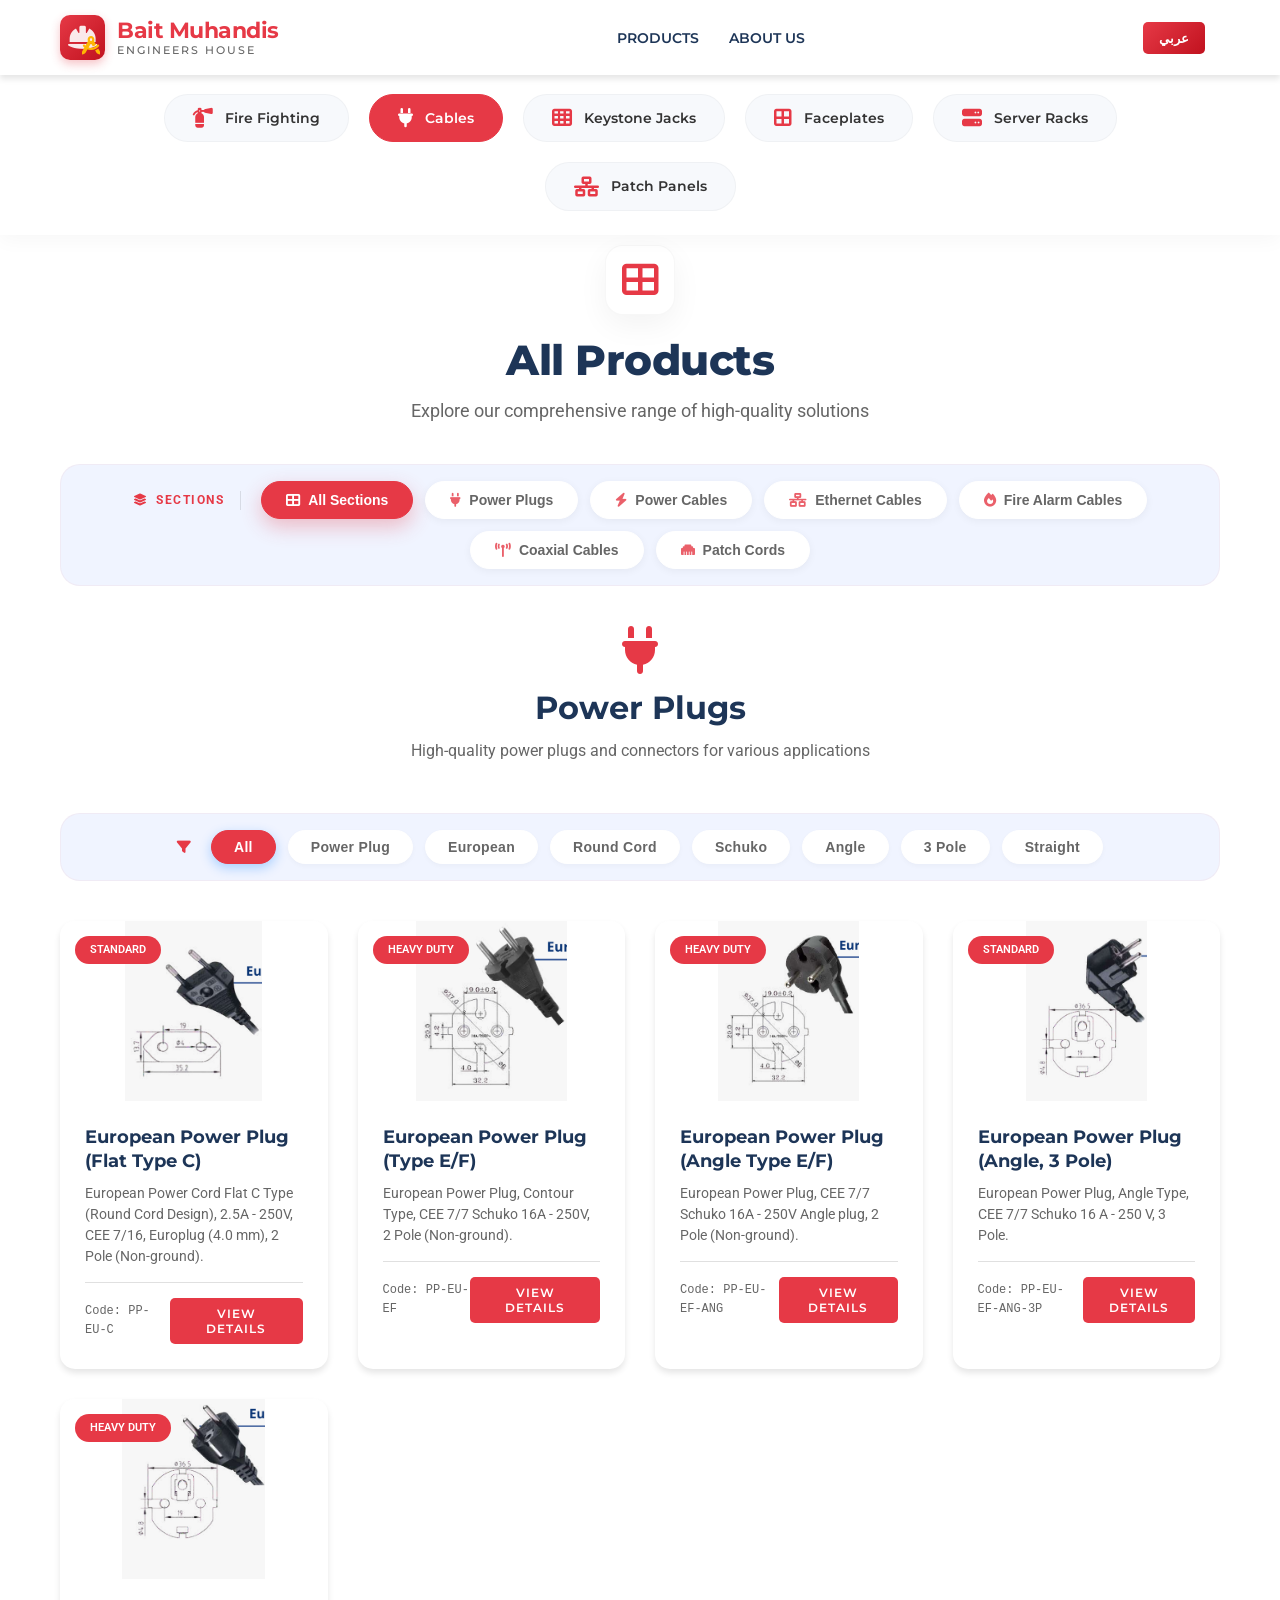
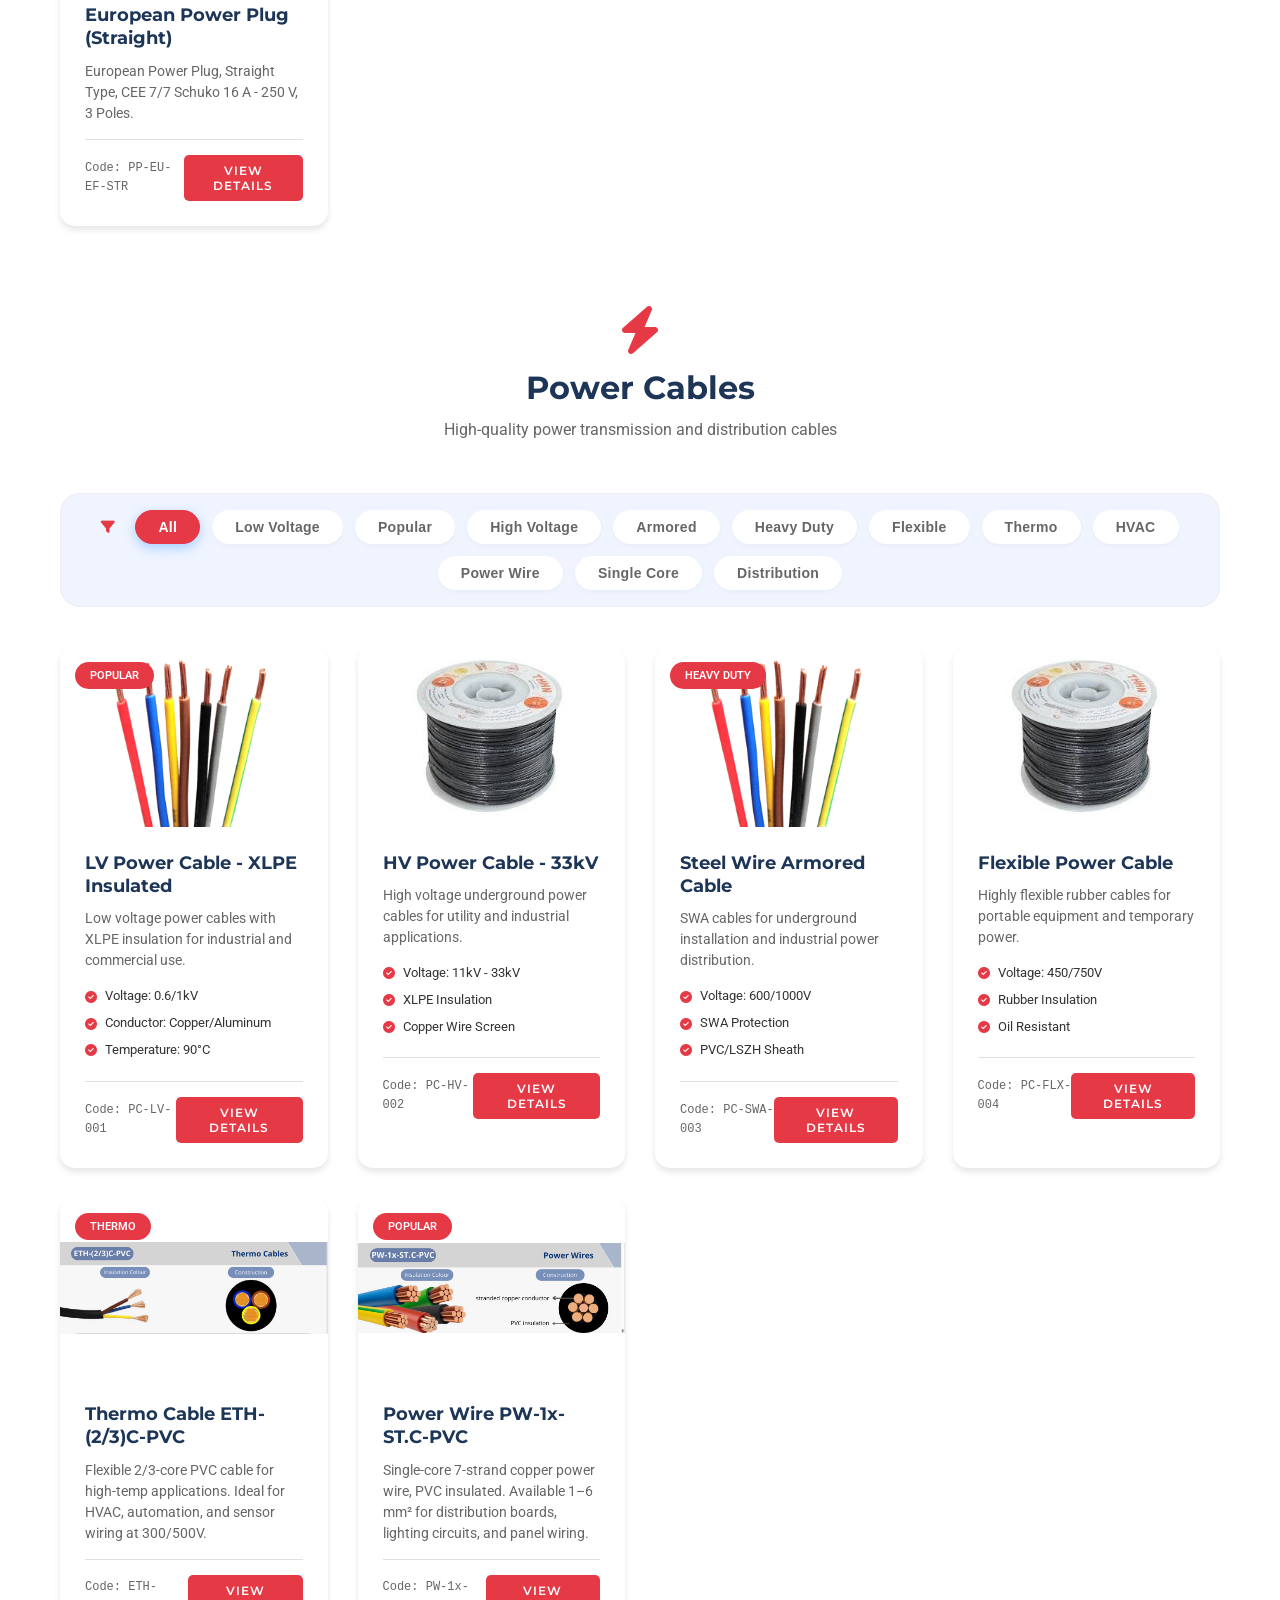
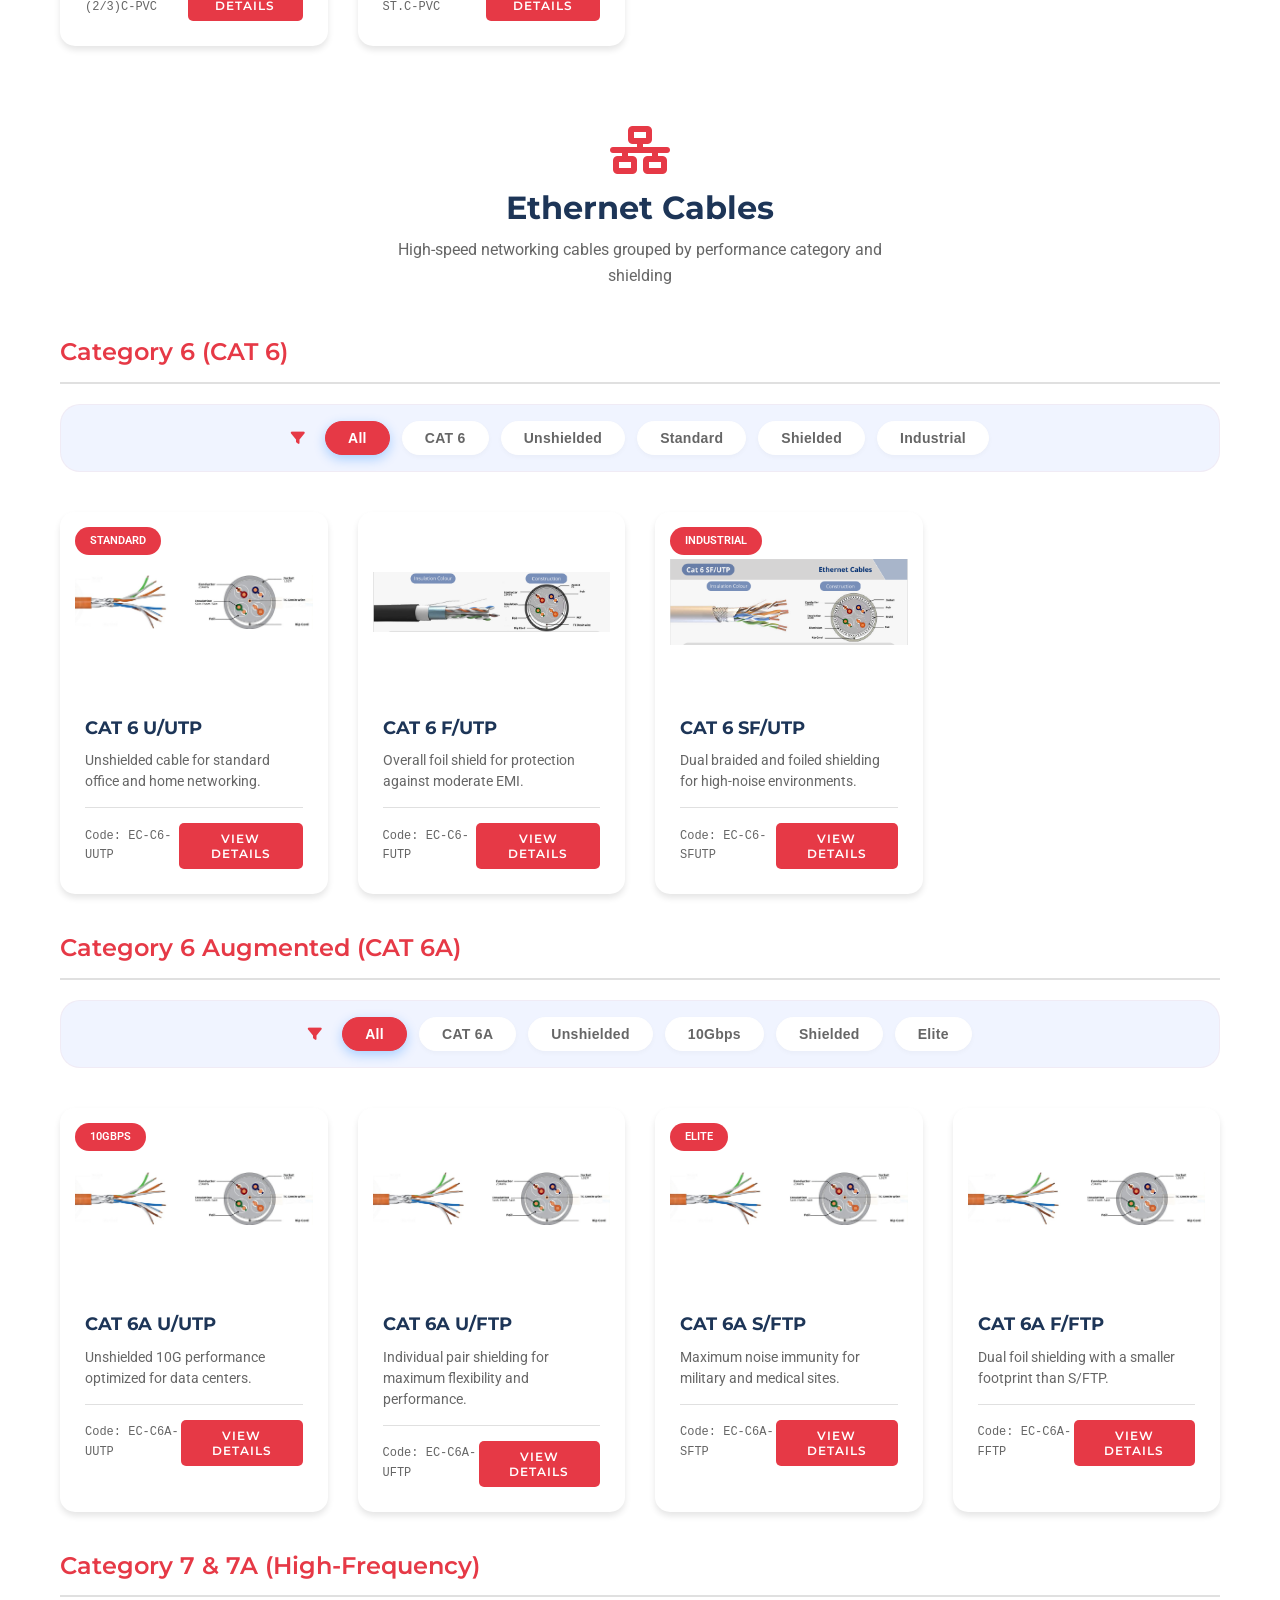
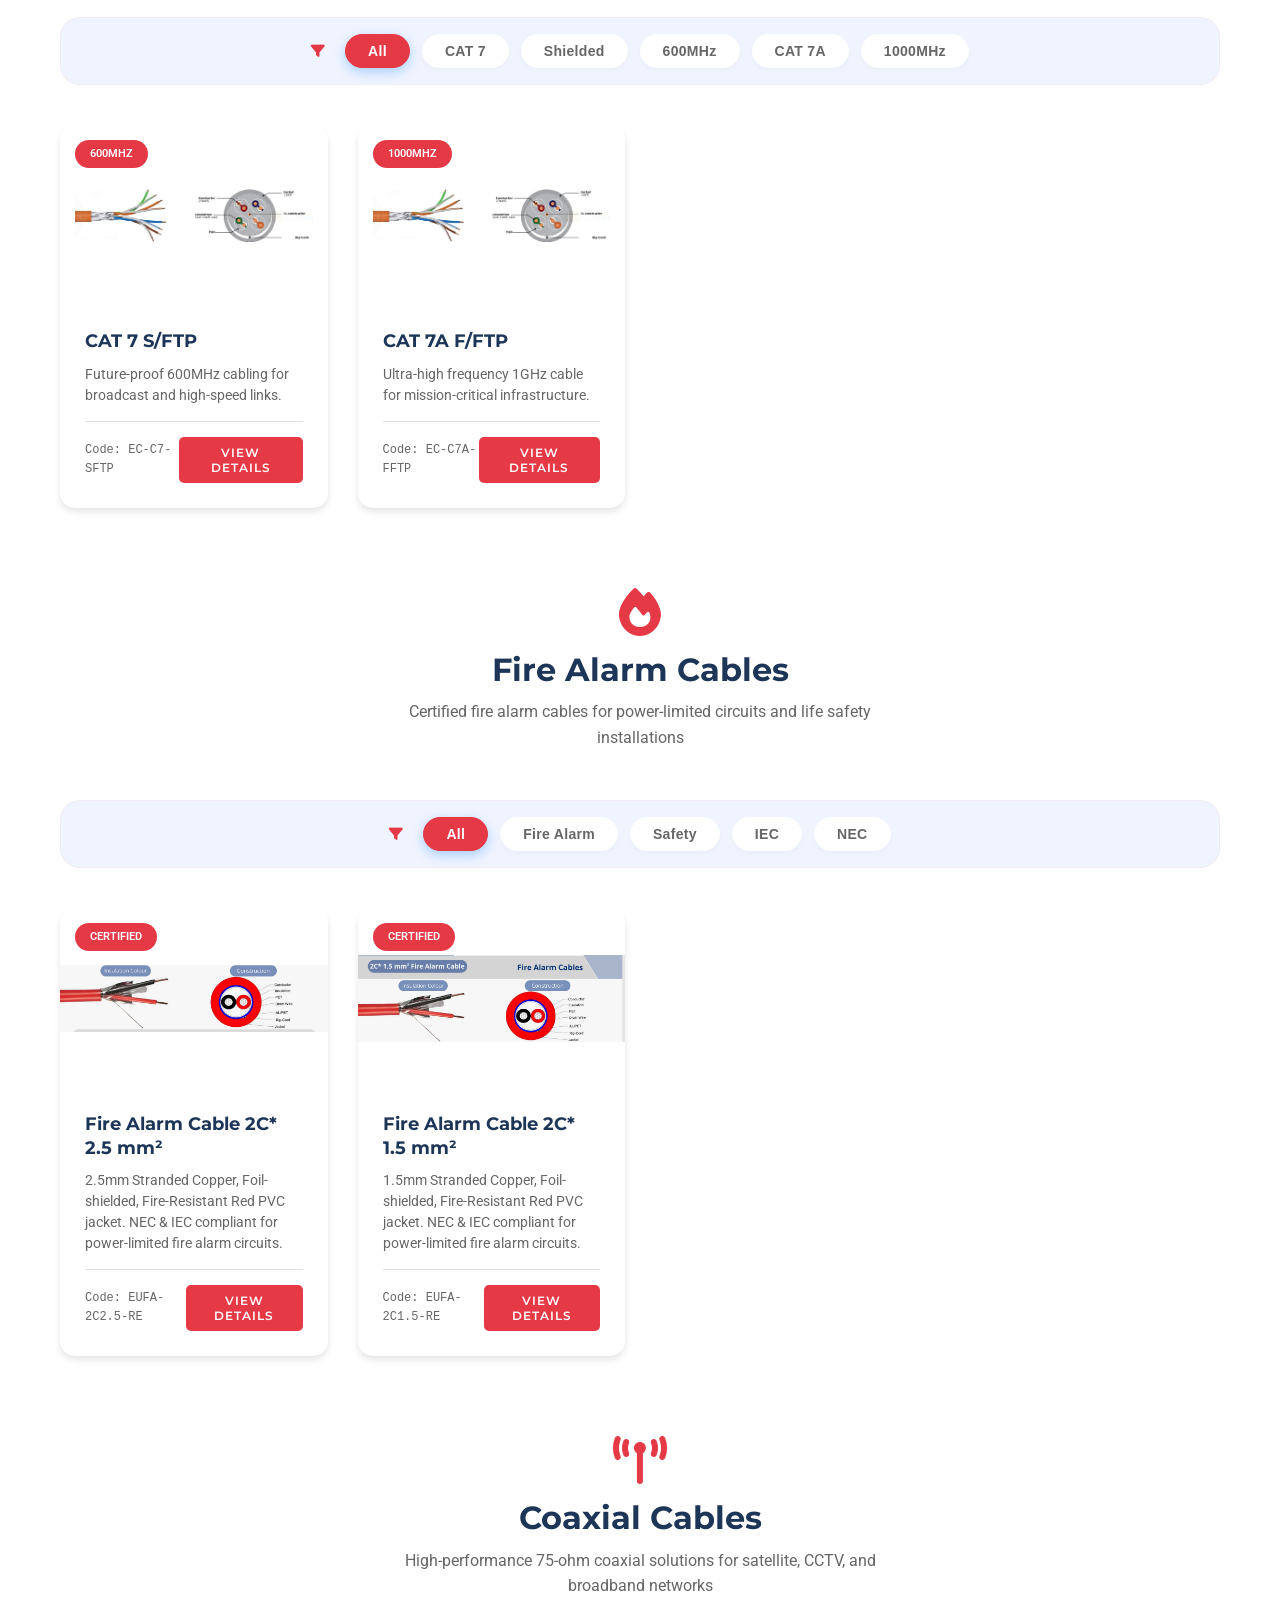
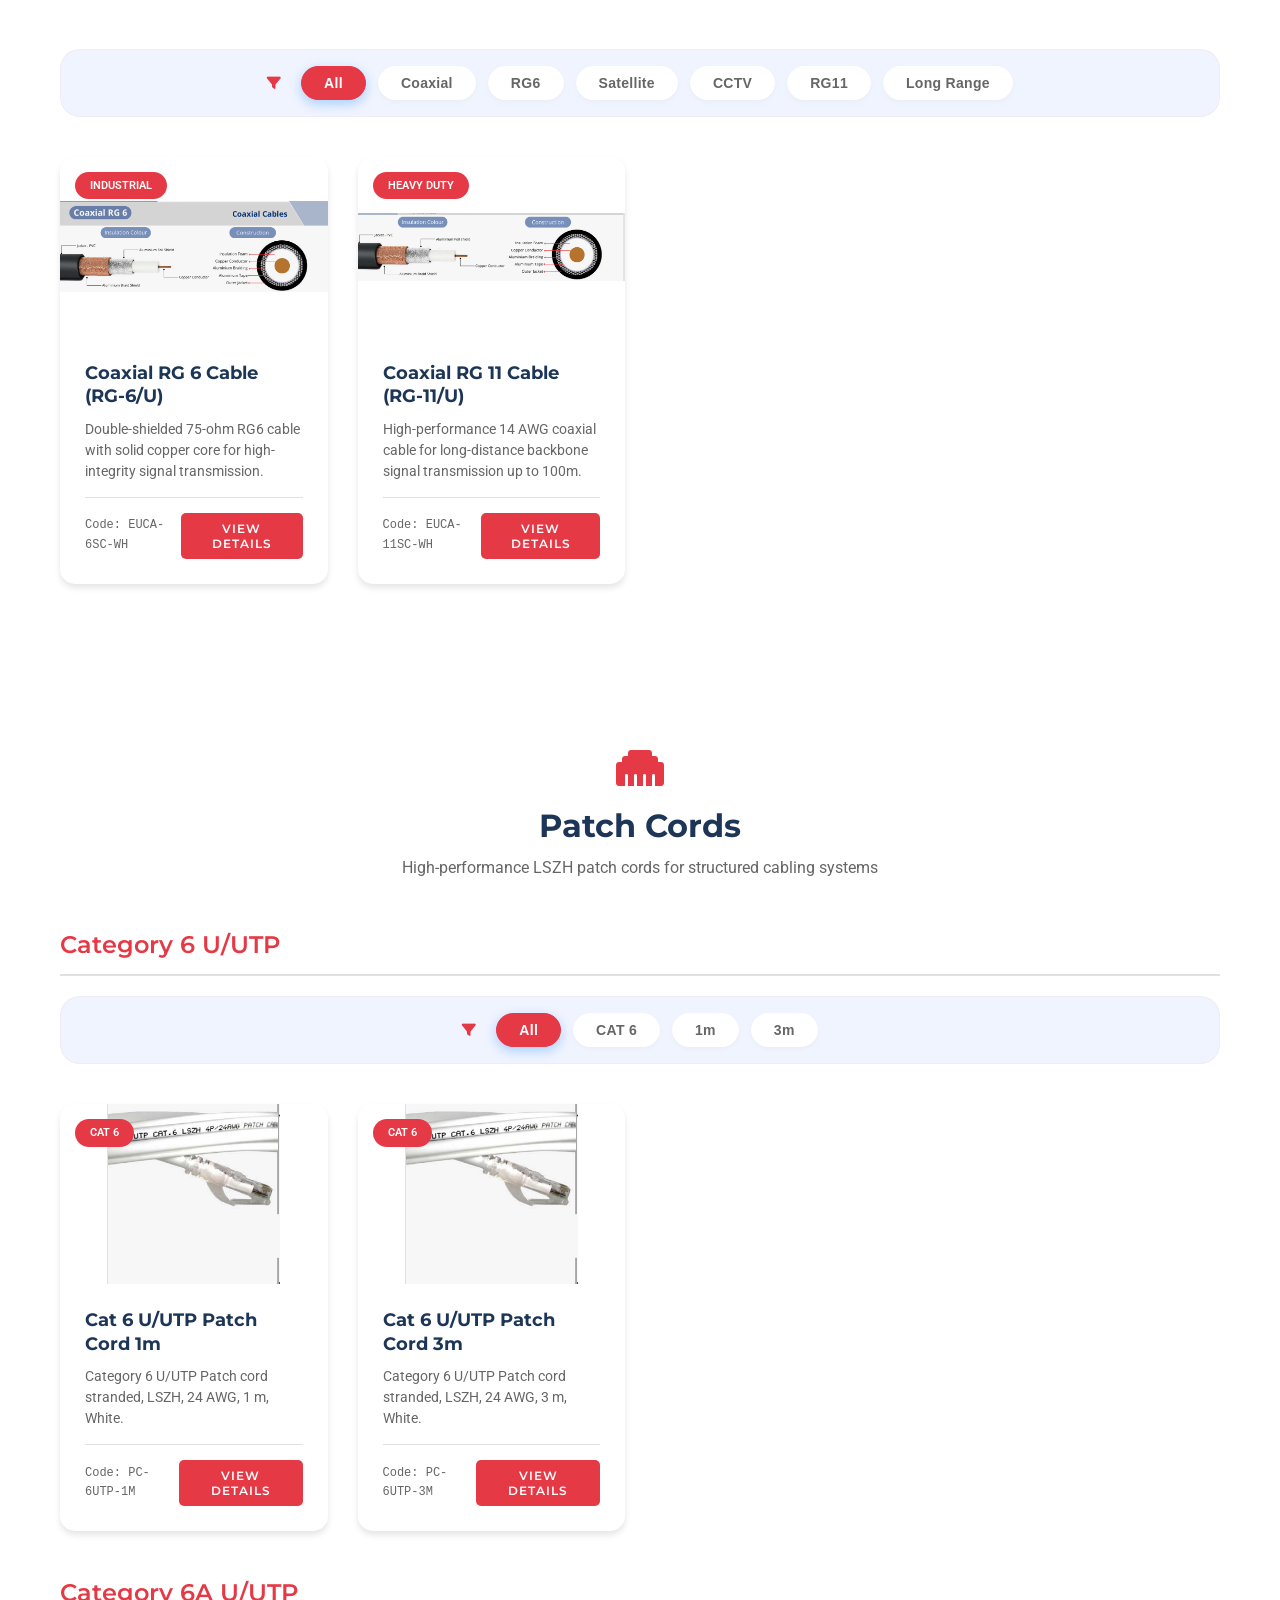
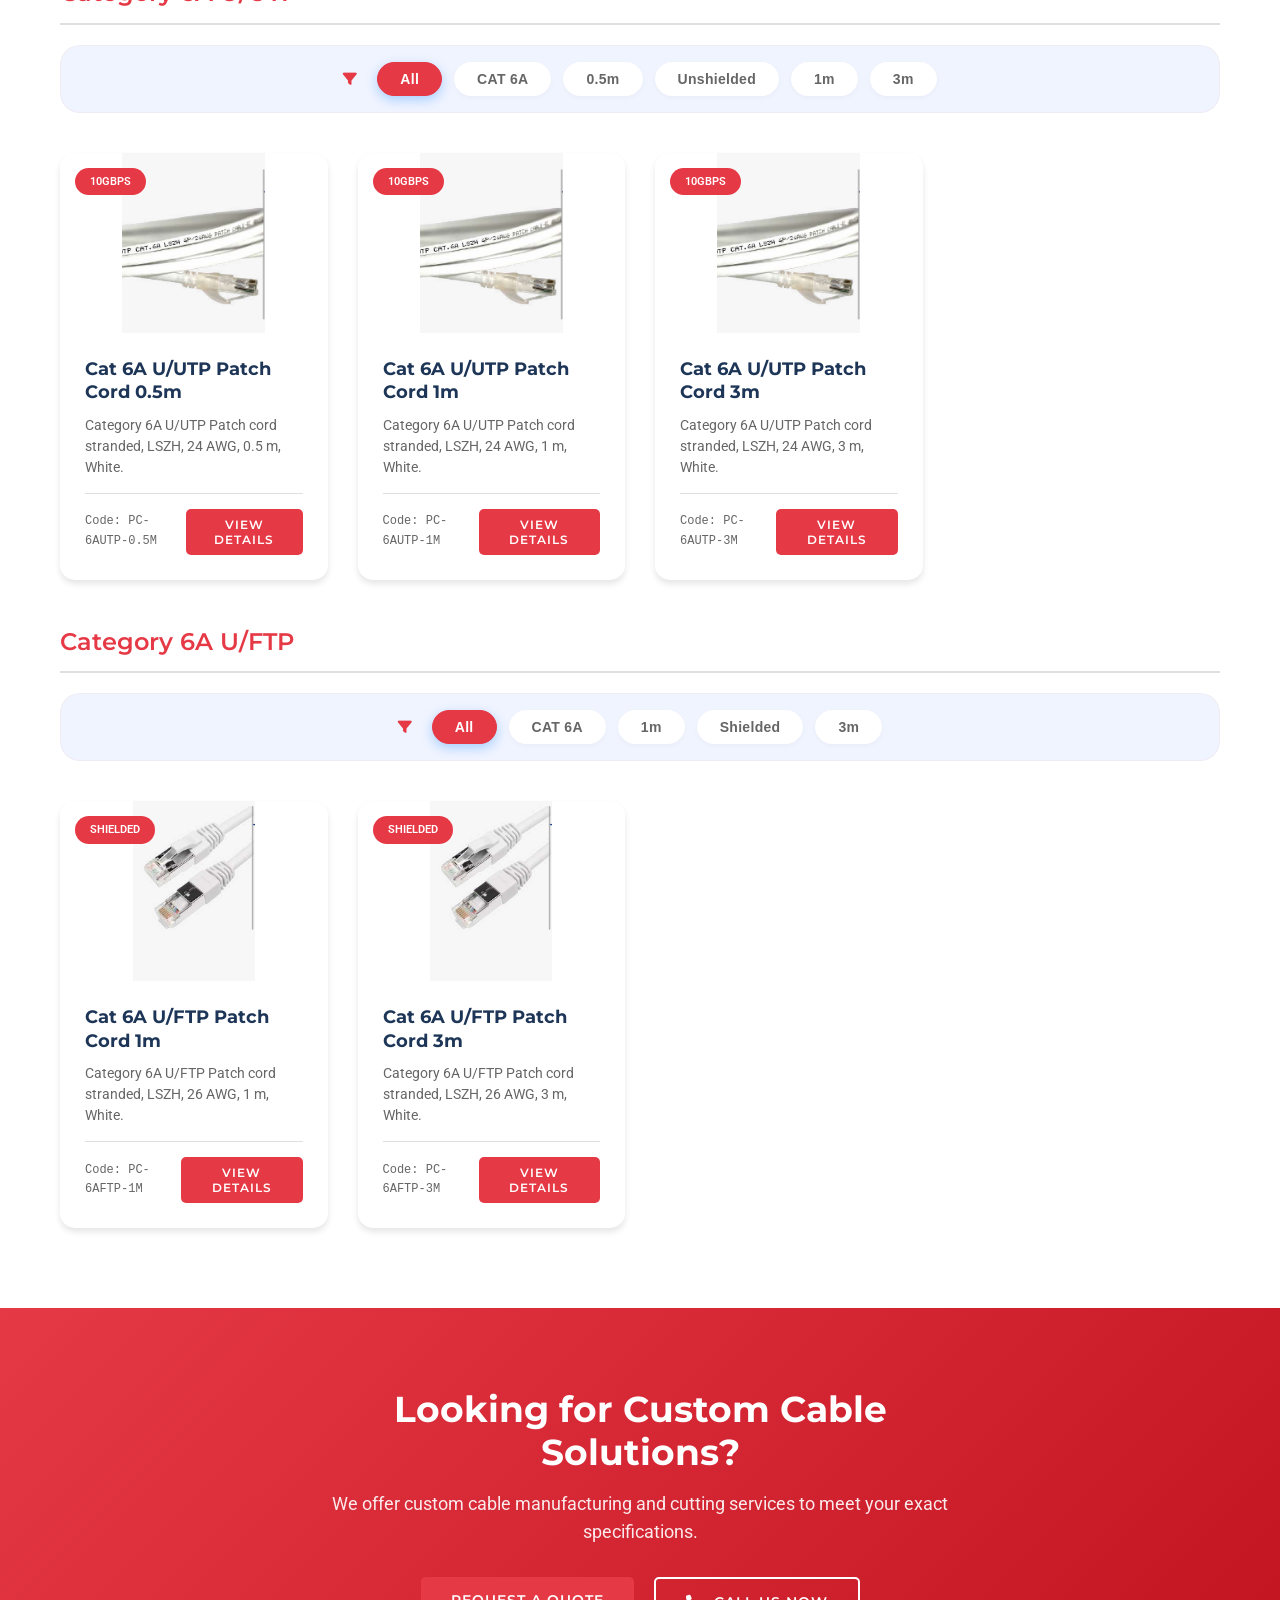
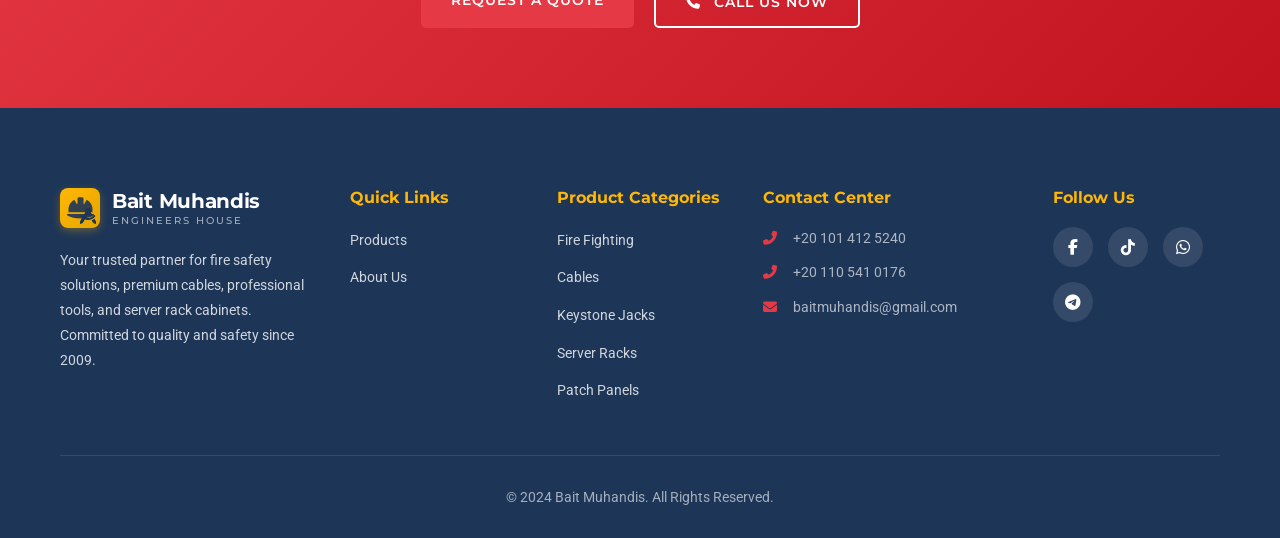
==== commit 12cd96bf: "Update contact email to baitmuhandis@gmail.com across all pages" ====
--- a/index.html
+++ b/index.html
@@ -1,4 +1,4 @@
-<!DOCTYPE html>
+﻿<!DOCTYPE html>
 <html lang="en">
 <head>
     <meta charset="UTF-8">
@@ -664,7 +664,7 @@
                 <h2 data-en="Looking for Custom Cable Solutions?" data-ar="تبحث عن حلول كابلات مخصصة؟">Looking for Custom Cable Solutions?</h2>
                 <p data-en="We offer custom cable manufacturing and cutting services to meet your exact specifications." data-ar="نقدم خدمات تصنيع وقطع الكابلات المخصصة لتلبية مواصفاتك الدقيقة.">We offer custom cable manufacturing and cutting services to meet your exact specifications.</p>
                 <div class="cta-buttons">
-                    <a href="mailto:info@baitmuhandis.com" class="btn btn-primary" data-en="Request a Quote" data-ar="احصل على عرض سعر">Request a Quote</a>
+                    <a href="mailto:baitmuhandis@gmail.com" class="btn btn-primary" data-en="Request a Quote" data-ar="احصل على عرض سعر">Request a Quote</a>
                     <a href="tel:+201105410176" class="btn btn-secondary">
                         <i class="fas fa-phone"></i> <span data-en="Call Us Now" data-ar="اتصل بنا الآن">Call Us Now</span>
                     </a>
@@ -715,7 +715,7 @@
                     <ul class="contact-list">
                         <li><i class="fas fa-phone-alt"></i> <a href="tel:+201014125240">+20 101 412 5240</a></li>
                         <li><i class="fas fa-phone-alt"></i> <a href="tel:+201105410176">+20 110 541 0176</a></li>
-                        <li><i class="fas fa-envelope"></i> <a href="mailto:info@baitmuhandis.com">info@baitmuhandis.com</a></li>
+                        <li><i class="fas fa-envelope"></i> <a href="mailto:baitmuhandis@gmail.com">baitmuhandis@gmail.com</a></li>
                     </ul>
                 </div>
                 <div class="footer-social">
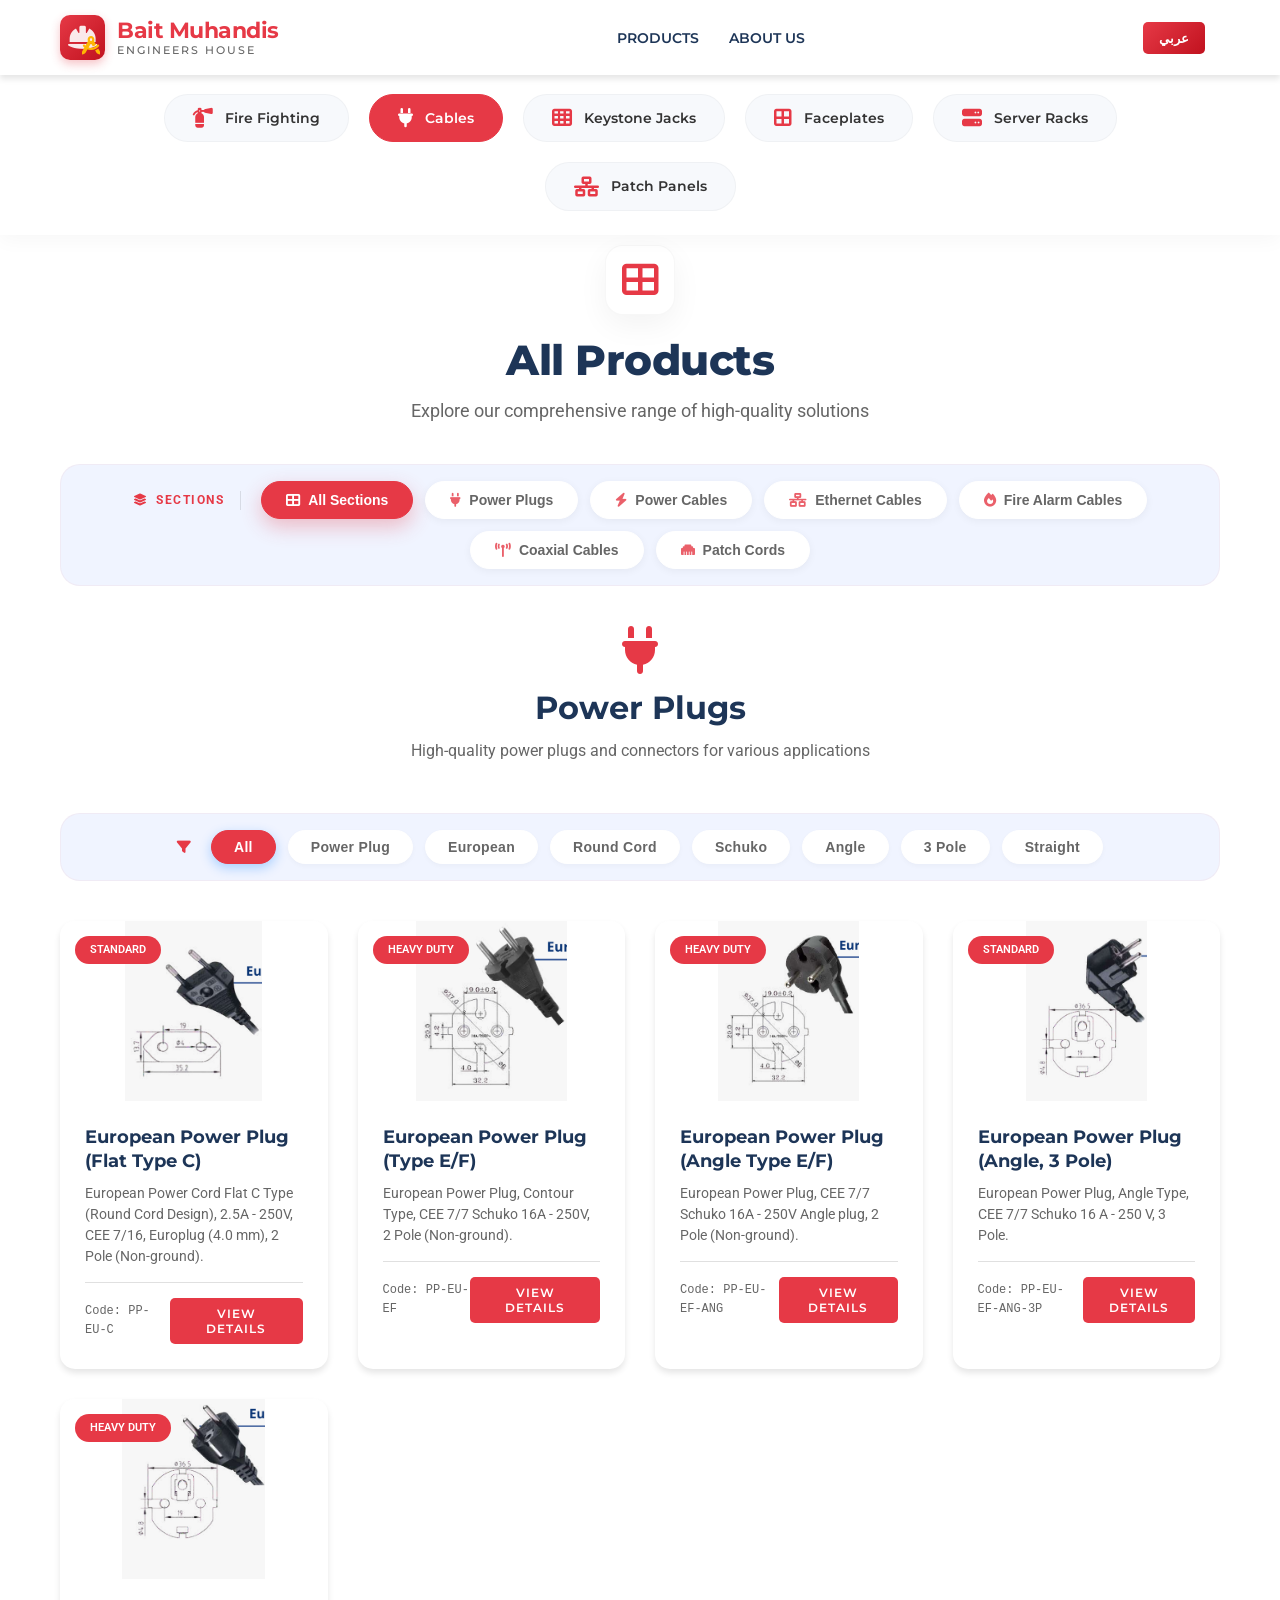
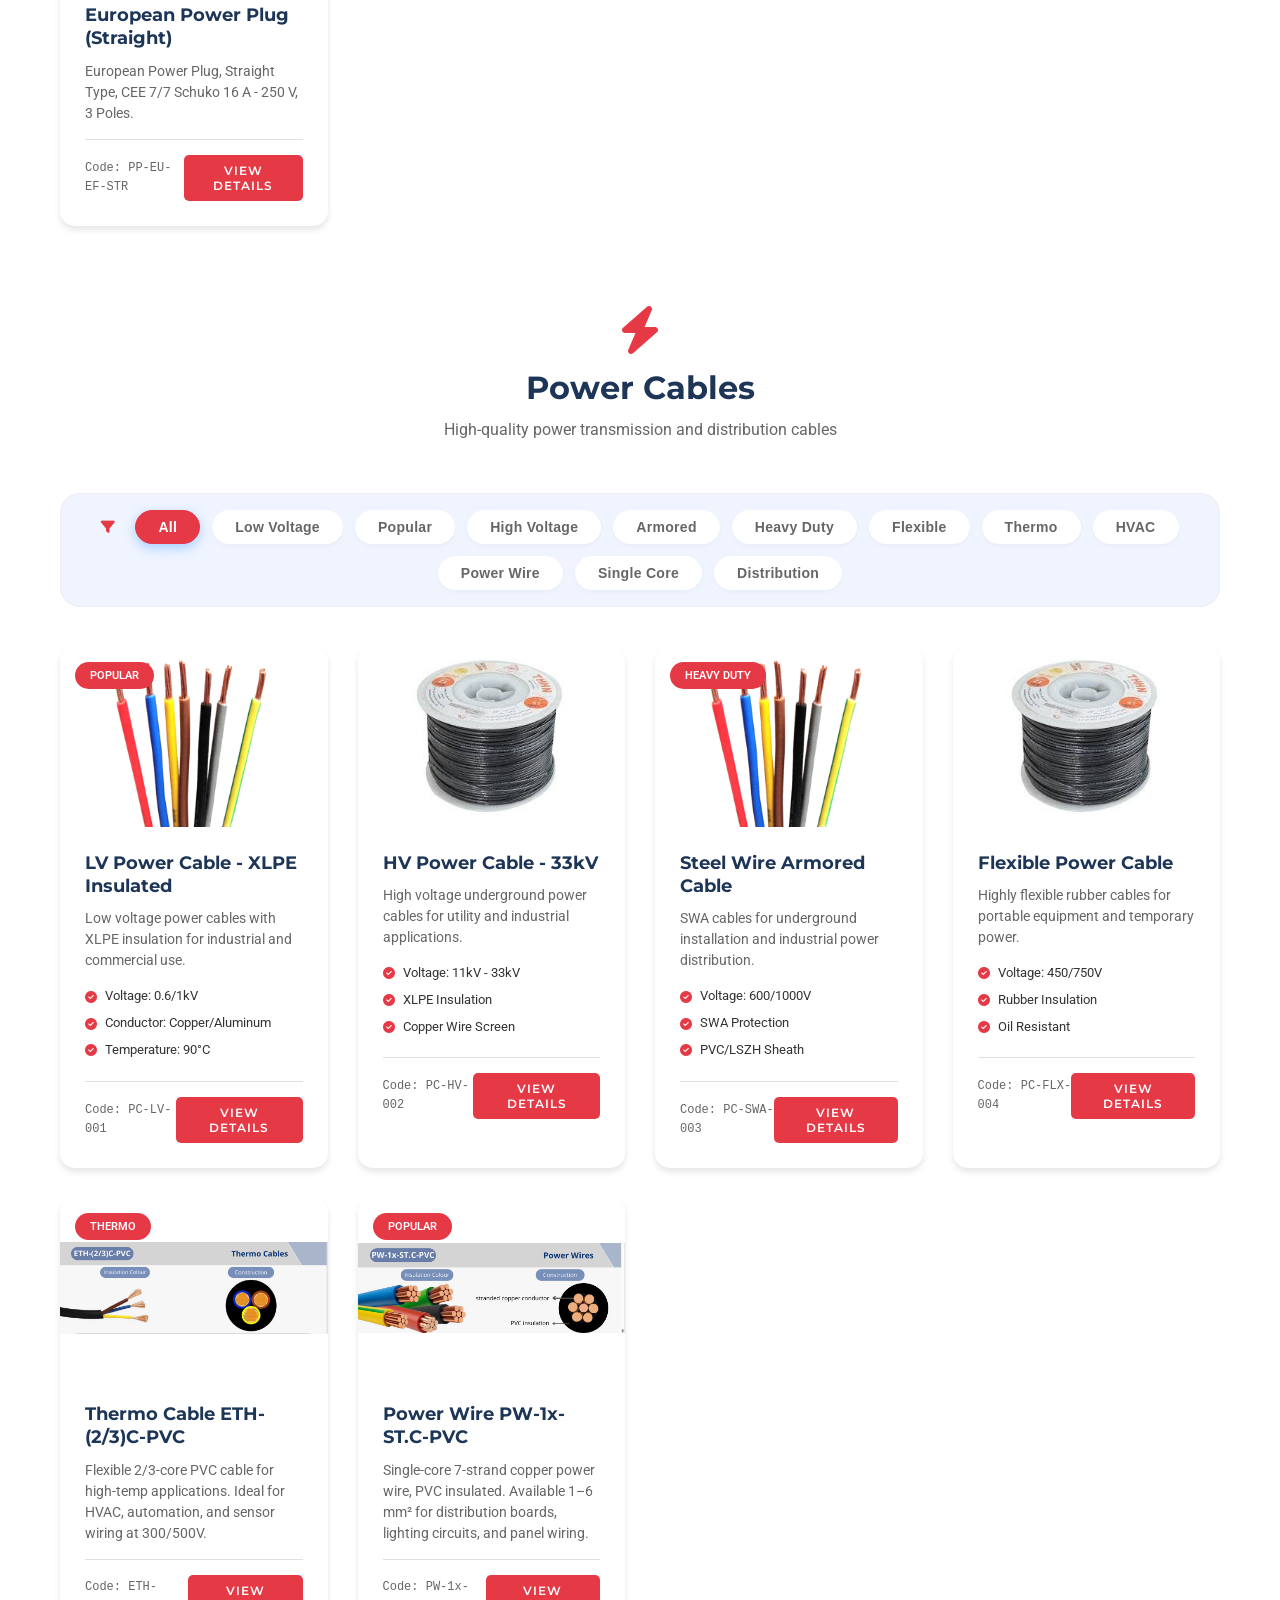
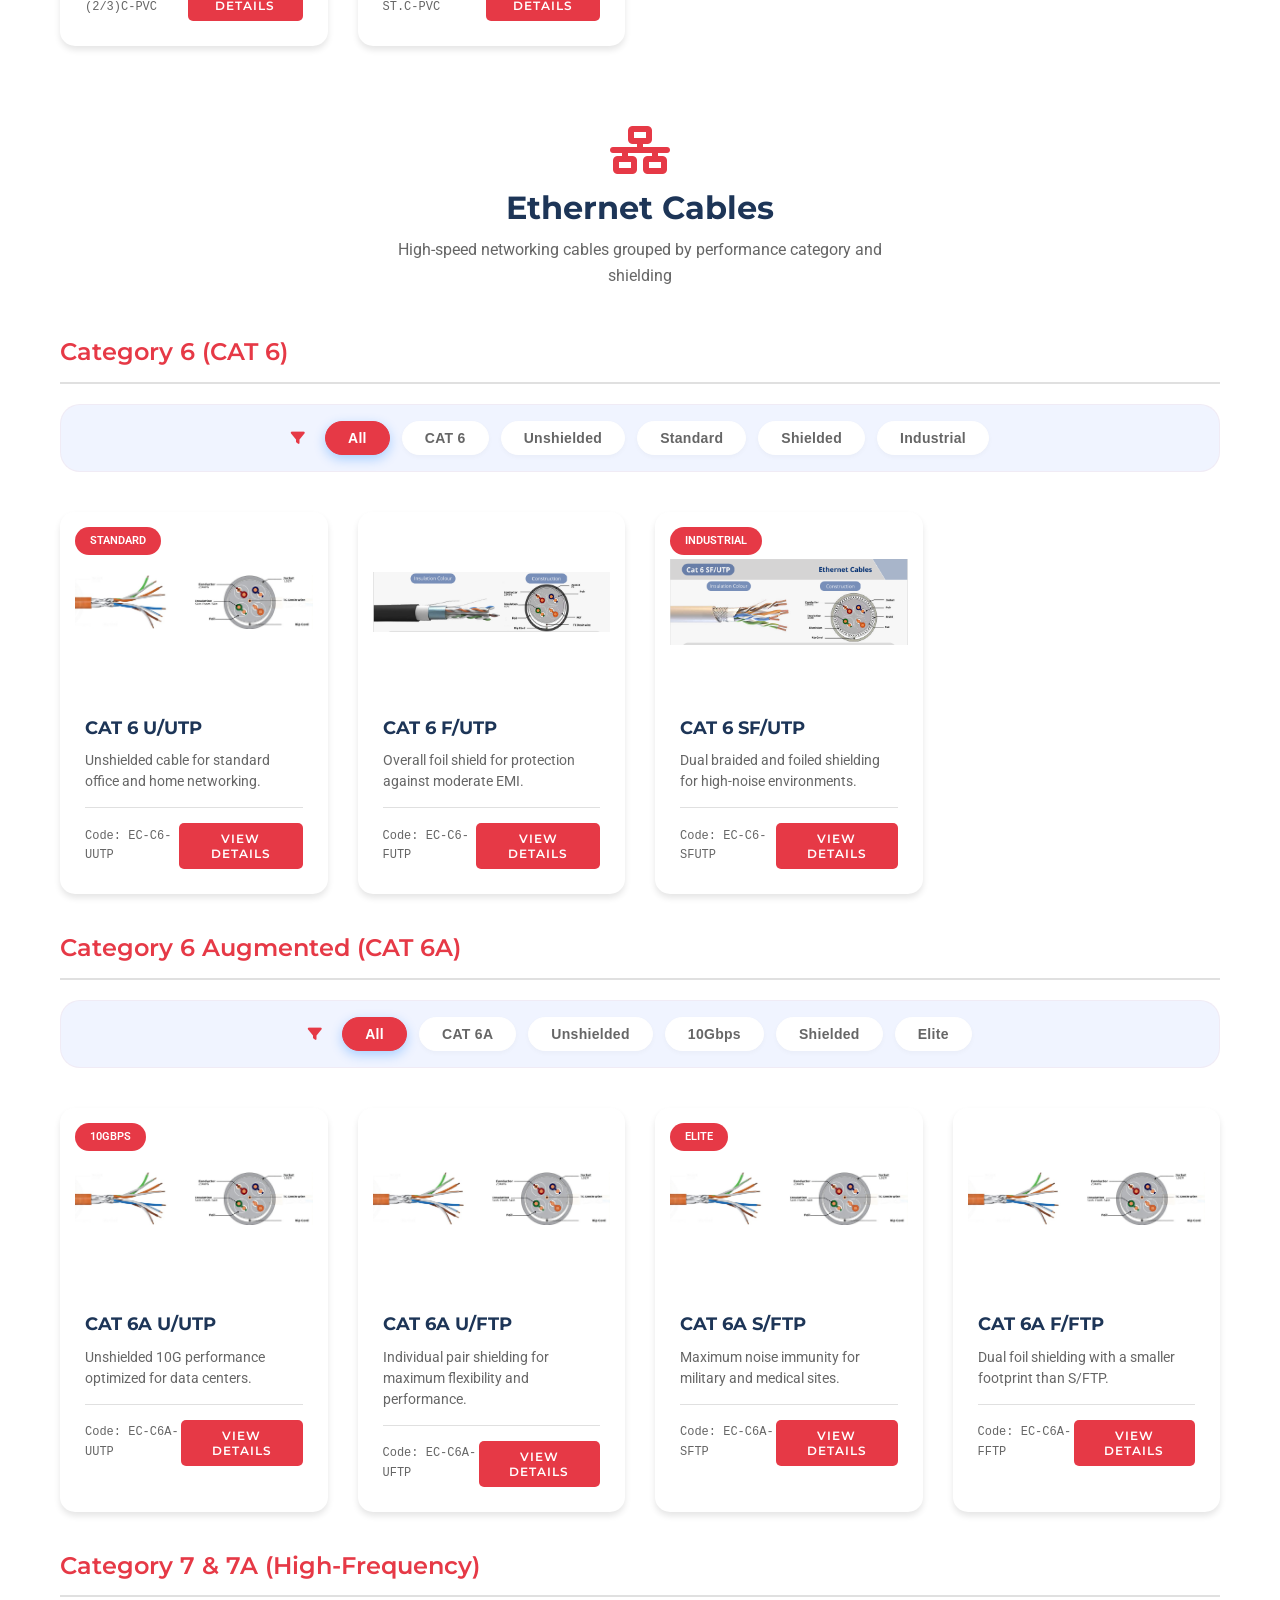
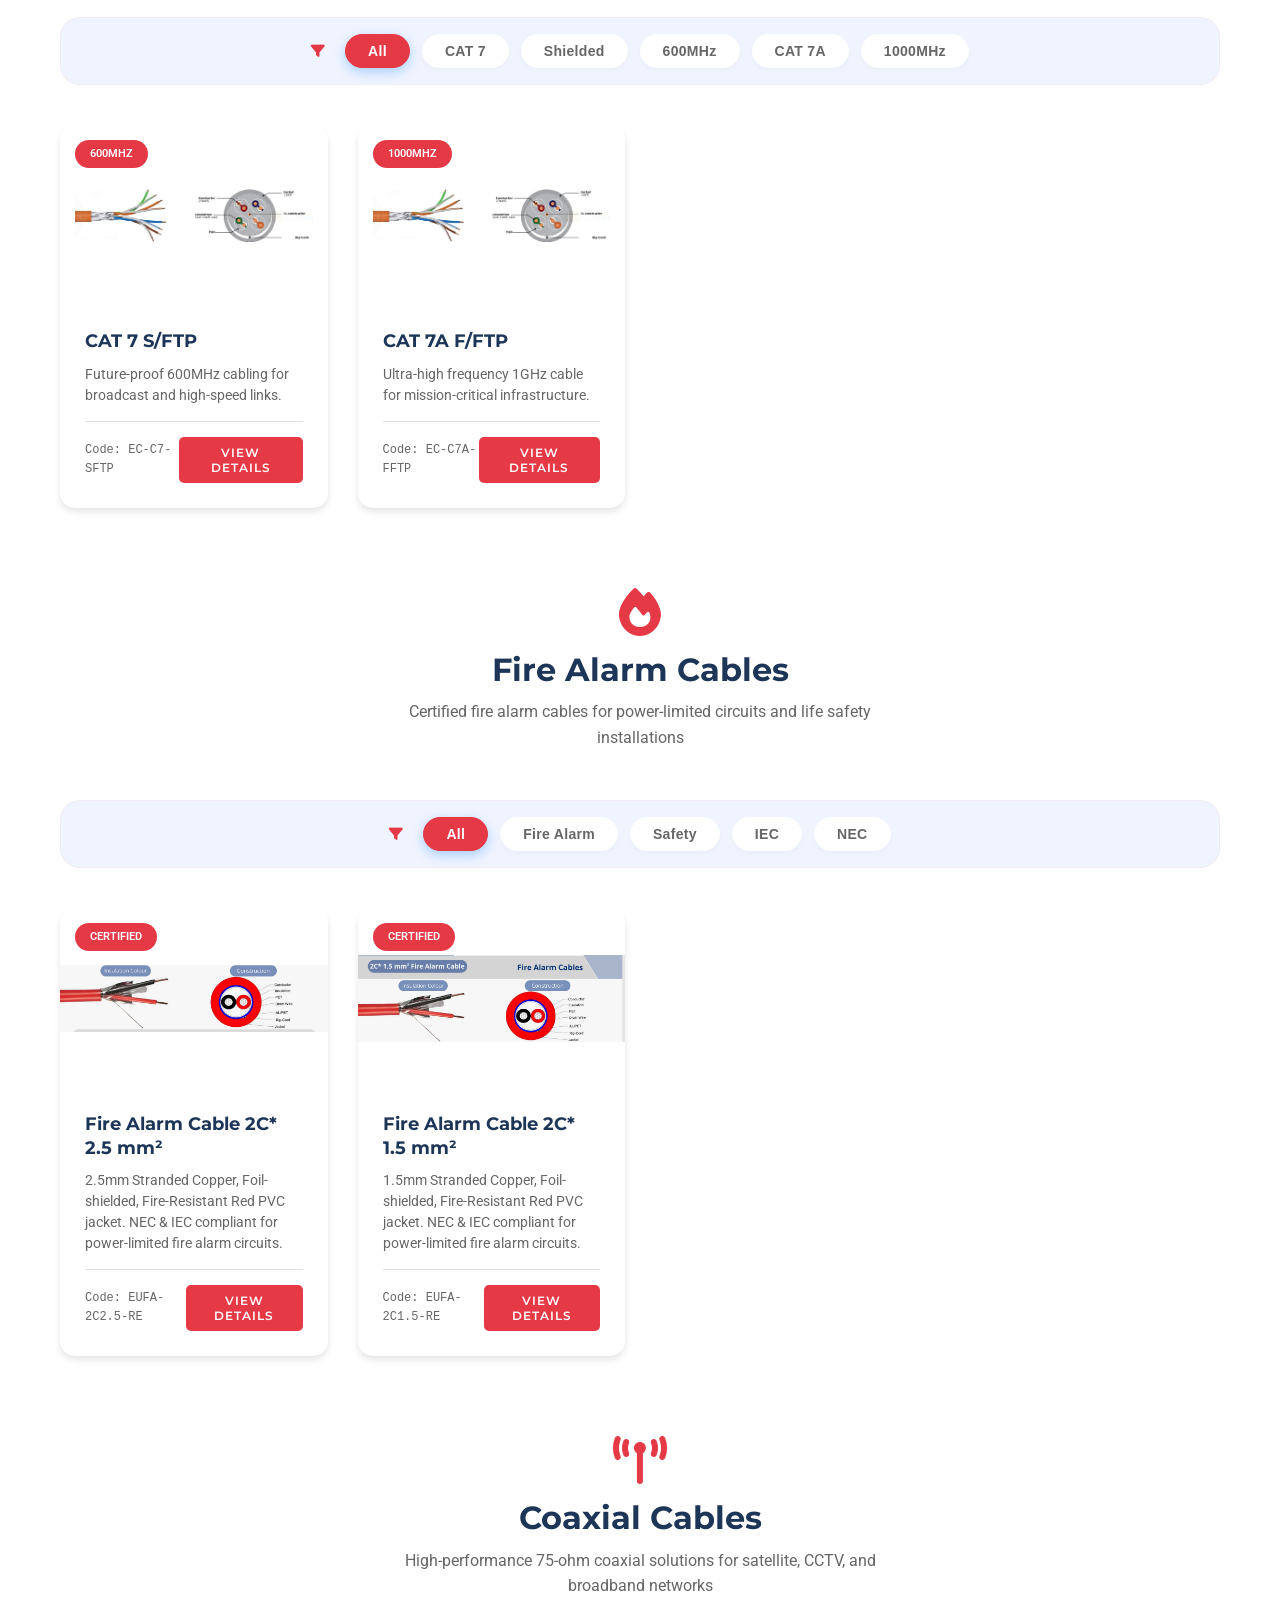
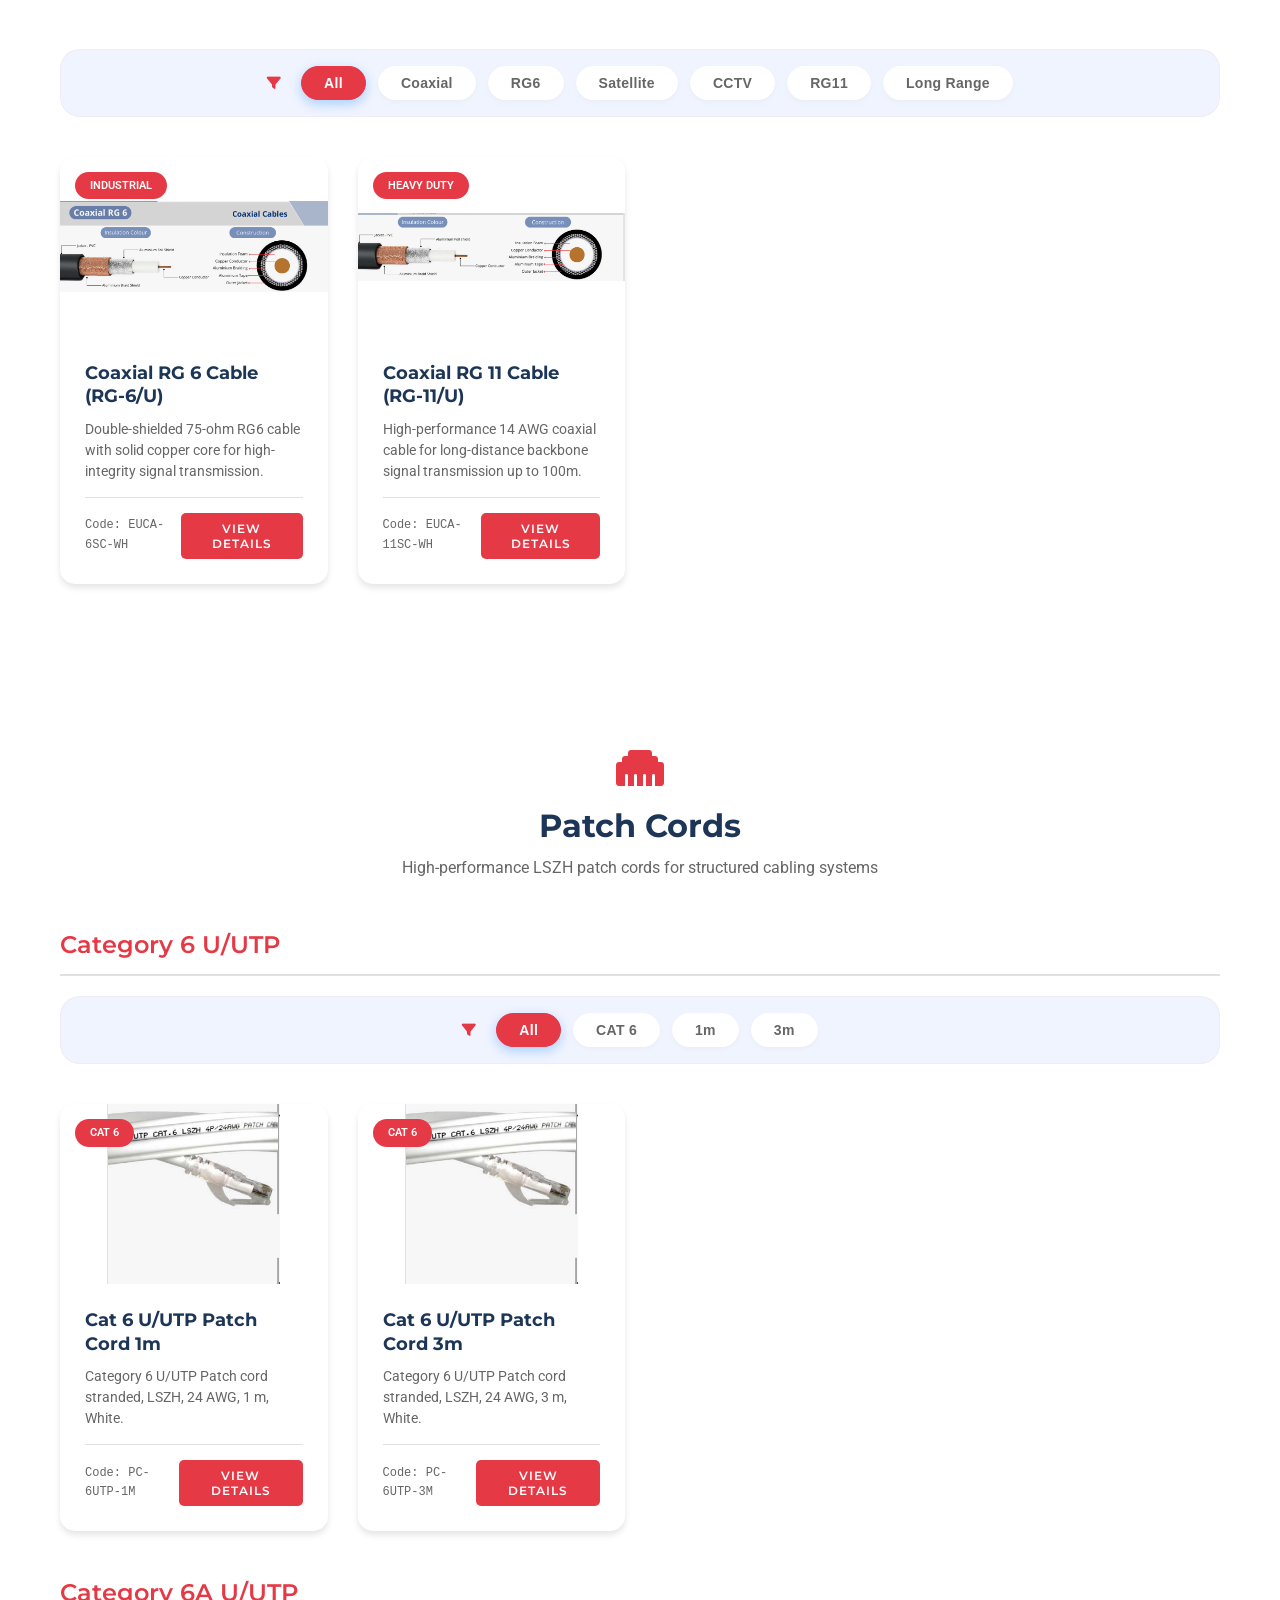
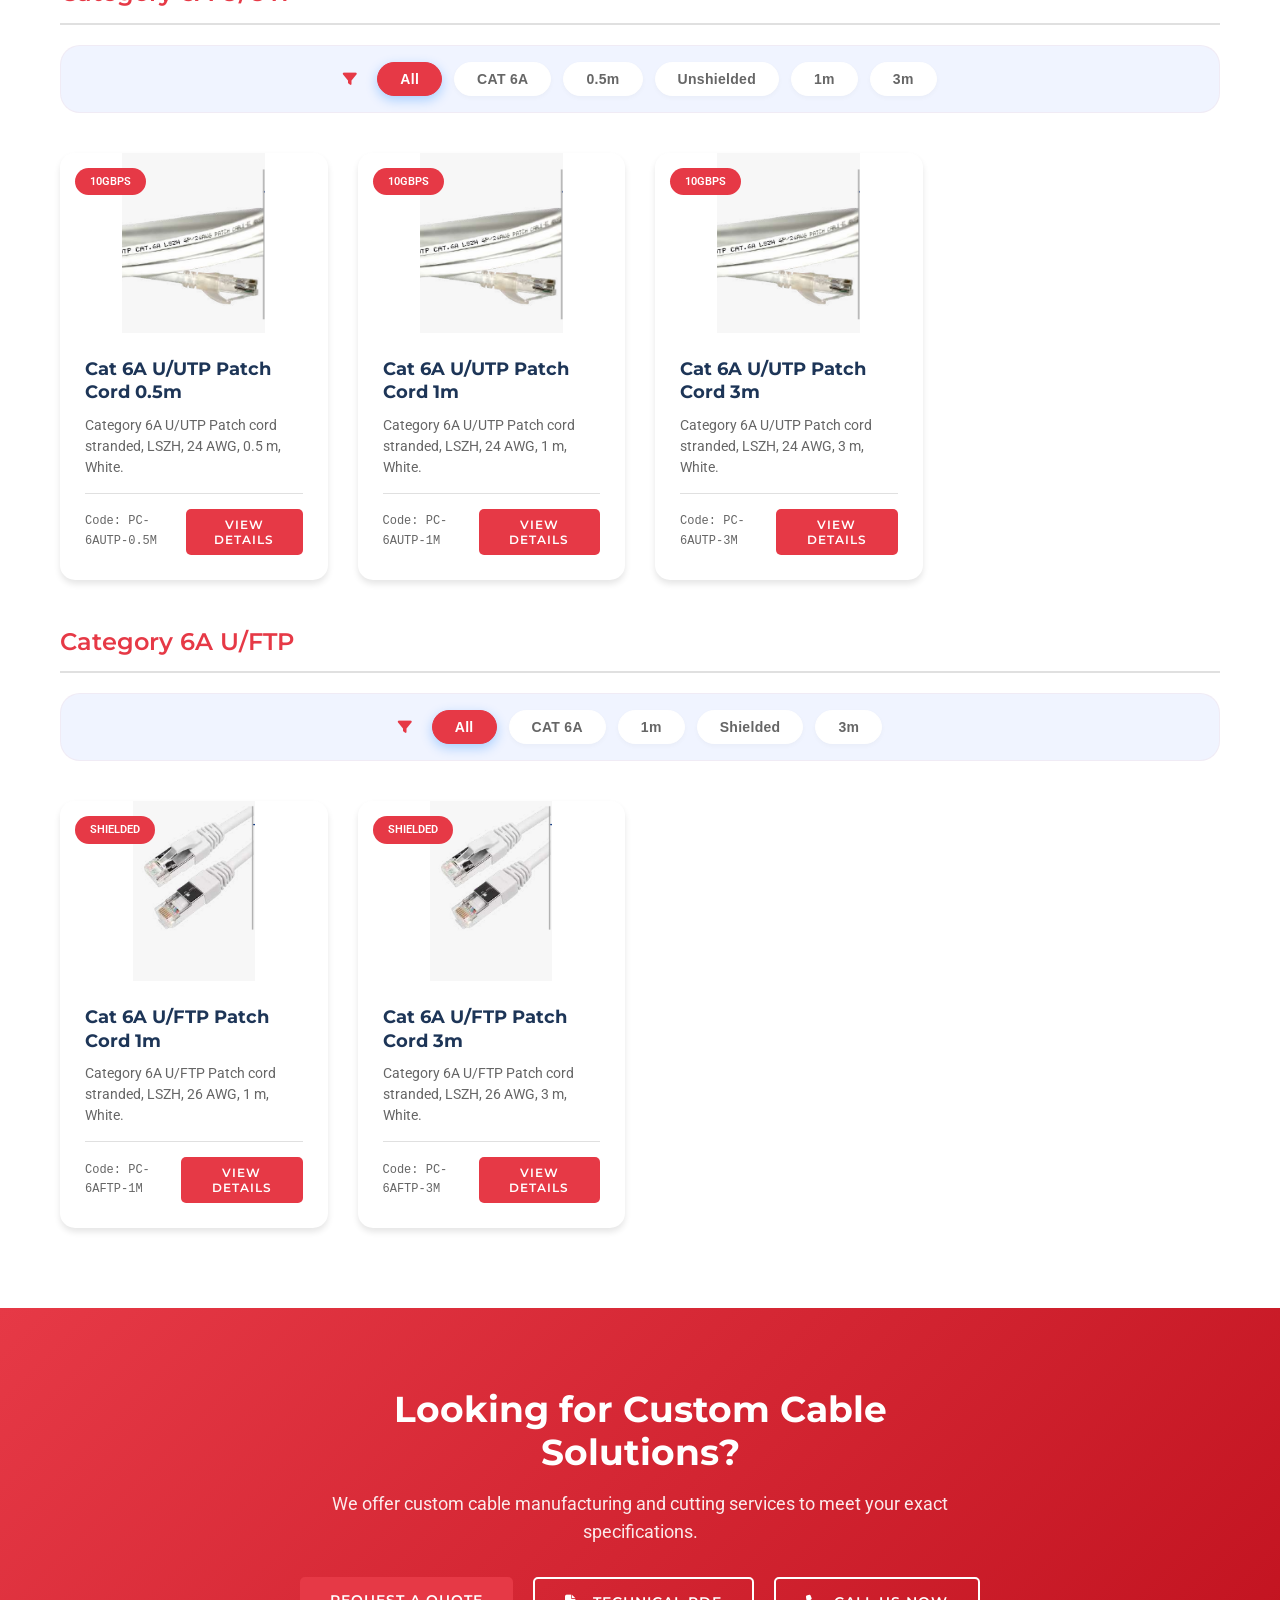
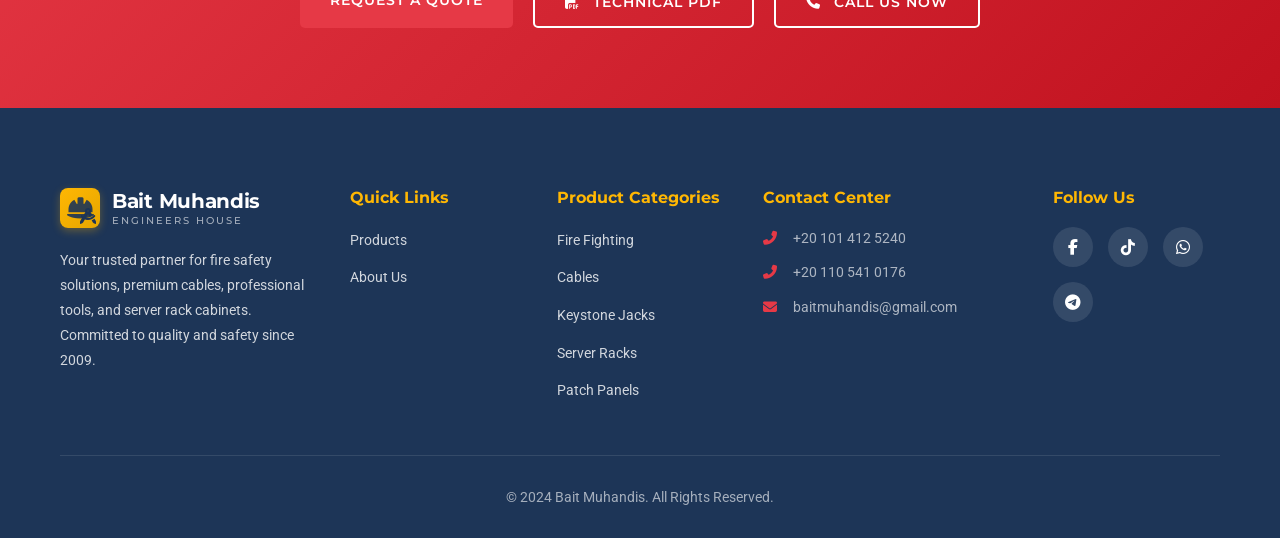
==== commit dd769efe: "Add Technical PDF button to all CTA sections and fix old phone numbers" ====
--- a/index.html
+++ b/index.html
@@ -1,4 +1,4 @@
-﻿<!DOCTYPE html>
+<!DOCTYPE html>
 <html lang="en">
 <head>
     <meta charset="UTF-8">
@@ -18,6 +18,7 @@
     <link rel="preconnect" href="https://fonts.gstatic.com" crossorigin>
     <link href="https://fonts.googleapis.com/css2?family=Roboto:wght@300;400;500;700&family=Montserrat:wght@400;600;700&display=swap" rel="stylesheet">
     <link rel="stylesheet" href="https://cdnjs.cloudflare.com/ajax/libs/font-awesome/6.4.0/css/all.min.css">
+    <link rel="icon" href="images/favicon.jpg" type="image/jpeg">
 </head>
 <body>
     <!-- Header -->
@@ -665,6 +666,9 @@
                 <p data-en="We offer custom cable manufacturing and cutting services to meet your exact specifications." data-ar="نقدم خدمات تصنيع وقطع الكابلات المخصصة لتلبية مواصفاتك الدقيقة.">We offer custom cable manufacturing and cutting services to meet your exact specifications.</p>
                 <div class="cta-buttons">
                     <a href="mailto:baitmuhandis@gmail.com" class="btn btn-primary" data-en="Request a Quote" data-ar="احصل على عرض سعر">Request a Quote</a>
+                    <a href="#" class="btn btn-secondary" target="_blank">
+                        <i class="fas fa-file-pdf"></i> <span data-en="Technical PDF" data-ar="ملف فني">Technical PDF</span>
+                    </a>
                     <a href="tel:+201105410176" class="btn btn-secondary">
                         <i class="fas fa-phone"></i> <span data-en="Call Us Now" data-ar="اتصل بنا الآن">Call Us Now</span>
                     </a>
@@ -677,7 +681,7 @@
     <footer class="footer">
         <div class="container">
             <div class="footer-content">
-                <div class="footer-about">
+                <div class="footer-about"> 
                     <div class="footer-logo">
                         <div class="logo-icon">
                             <i class="fas fa-hard-hat"></i>
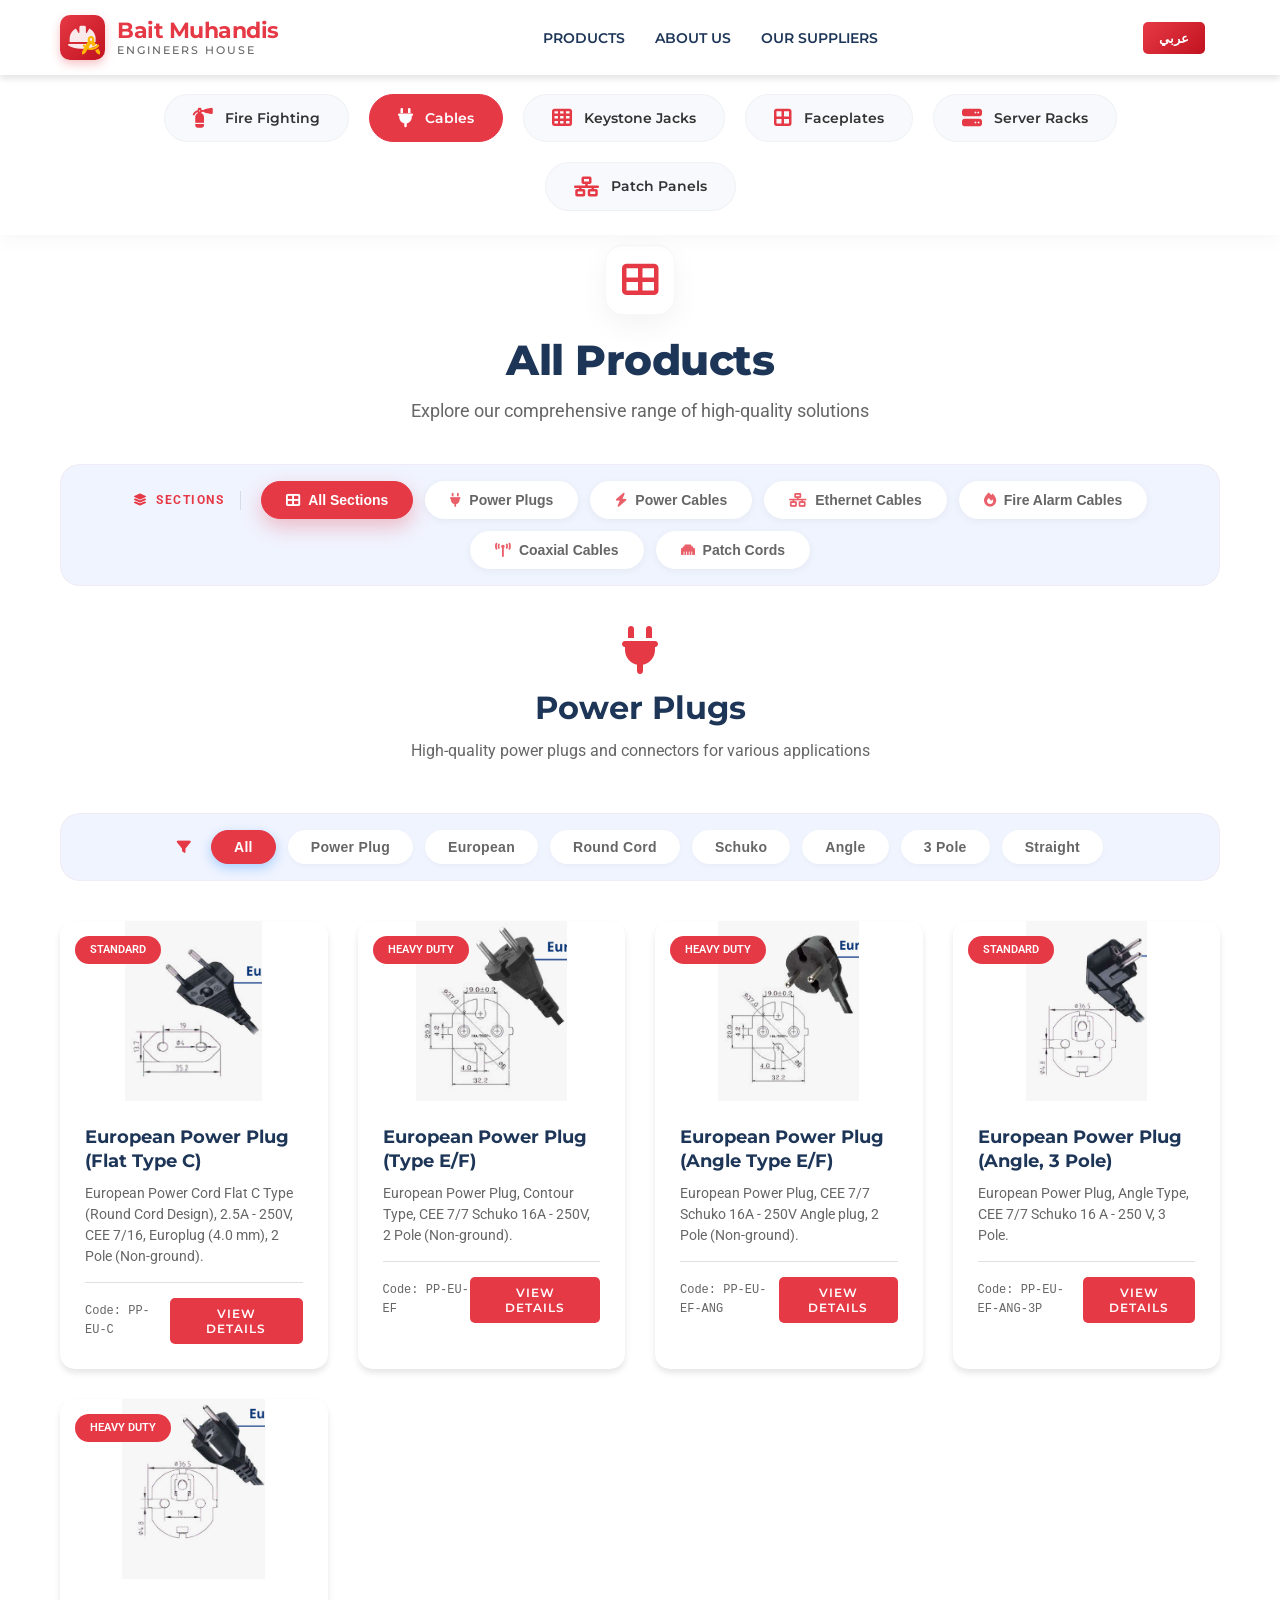
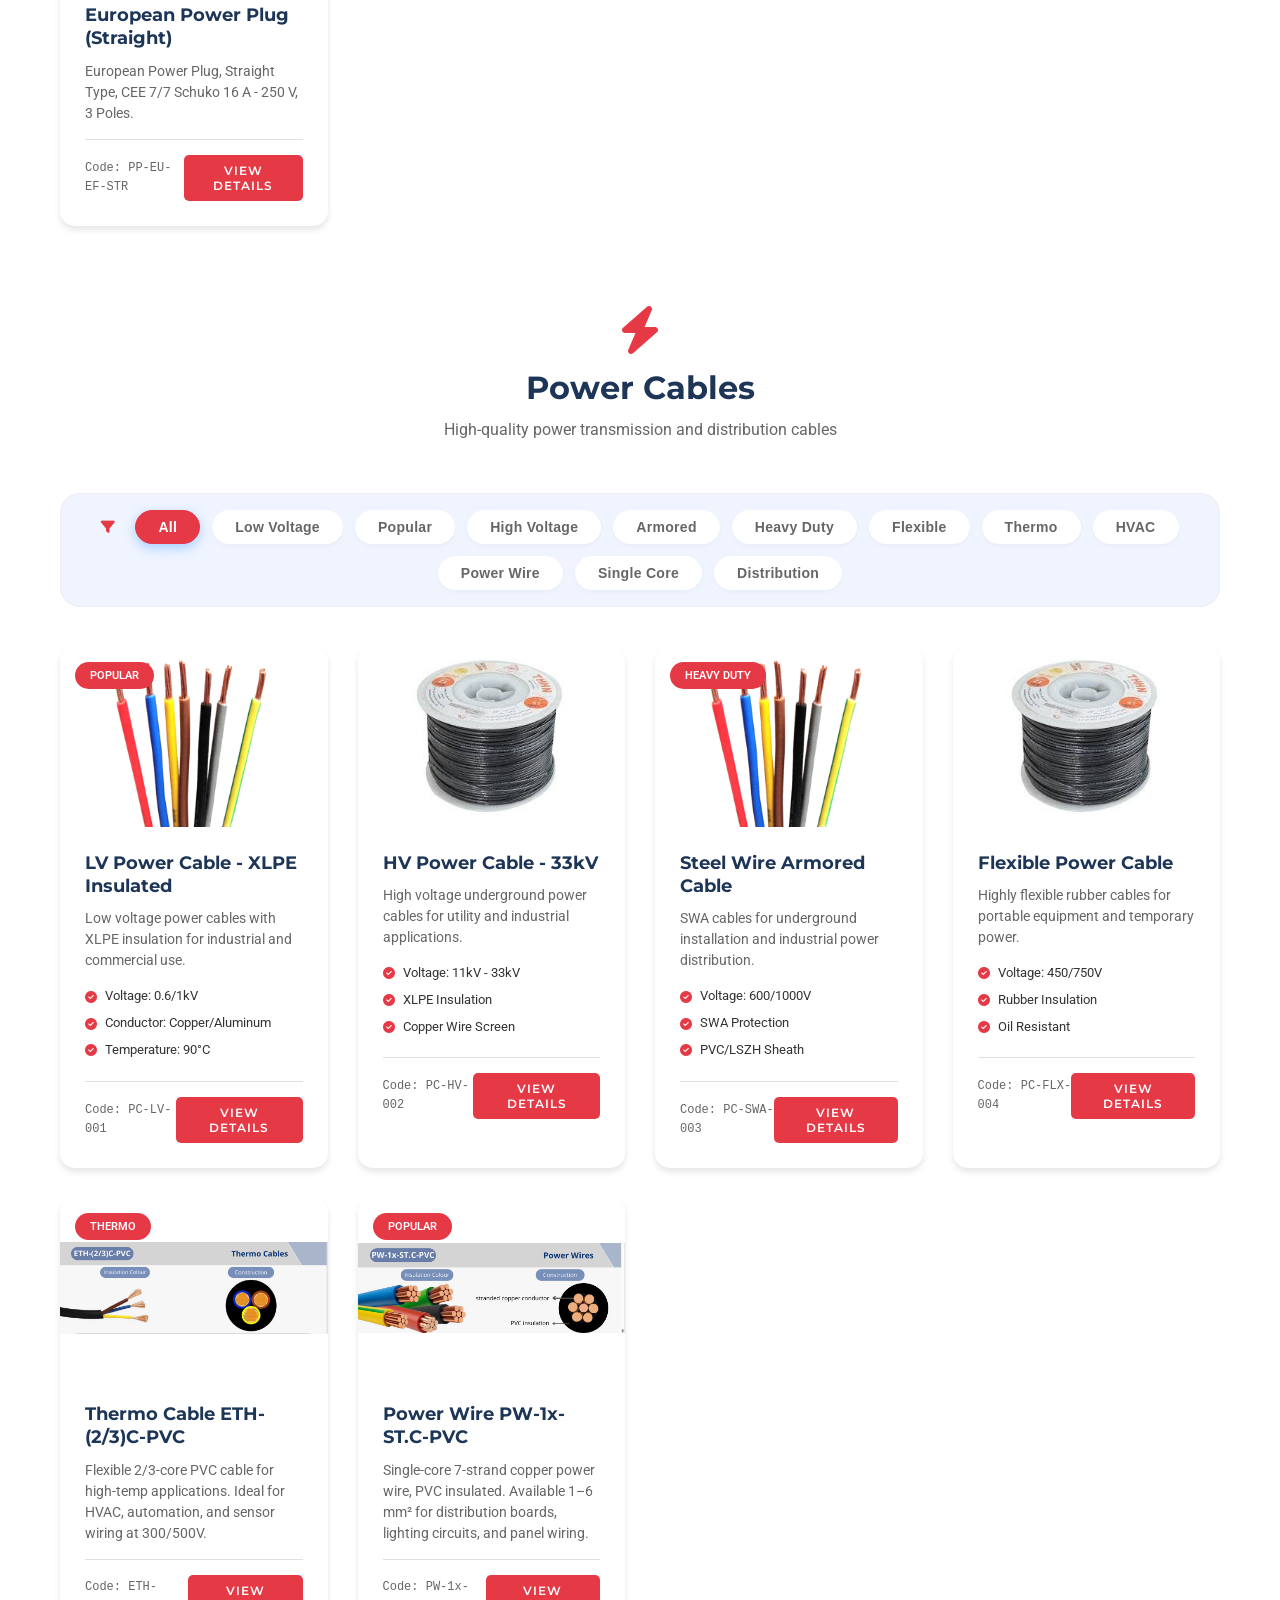
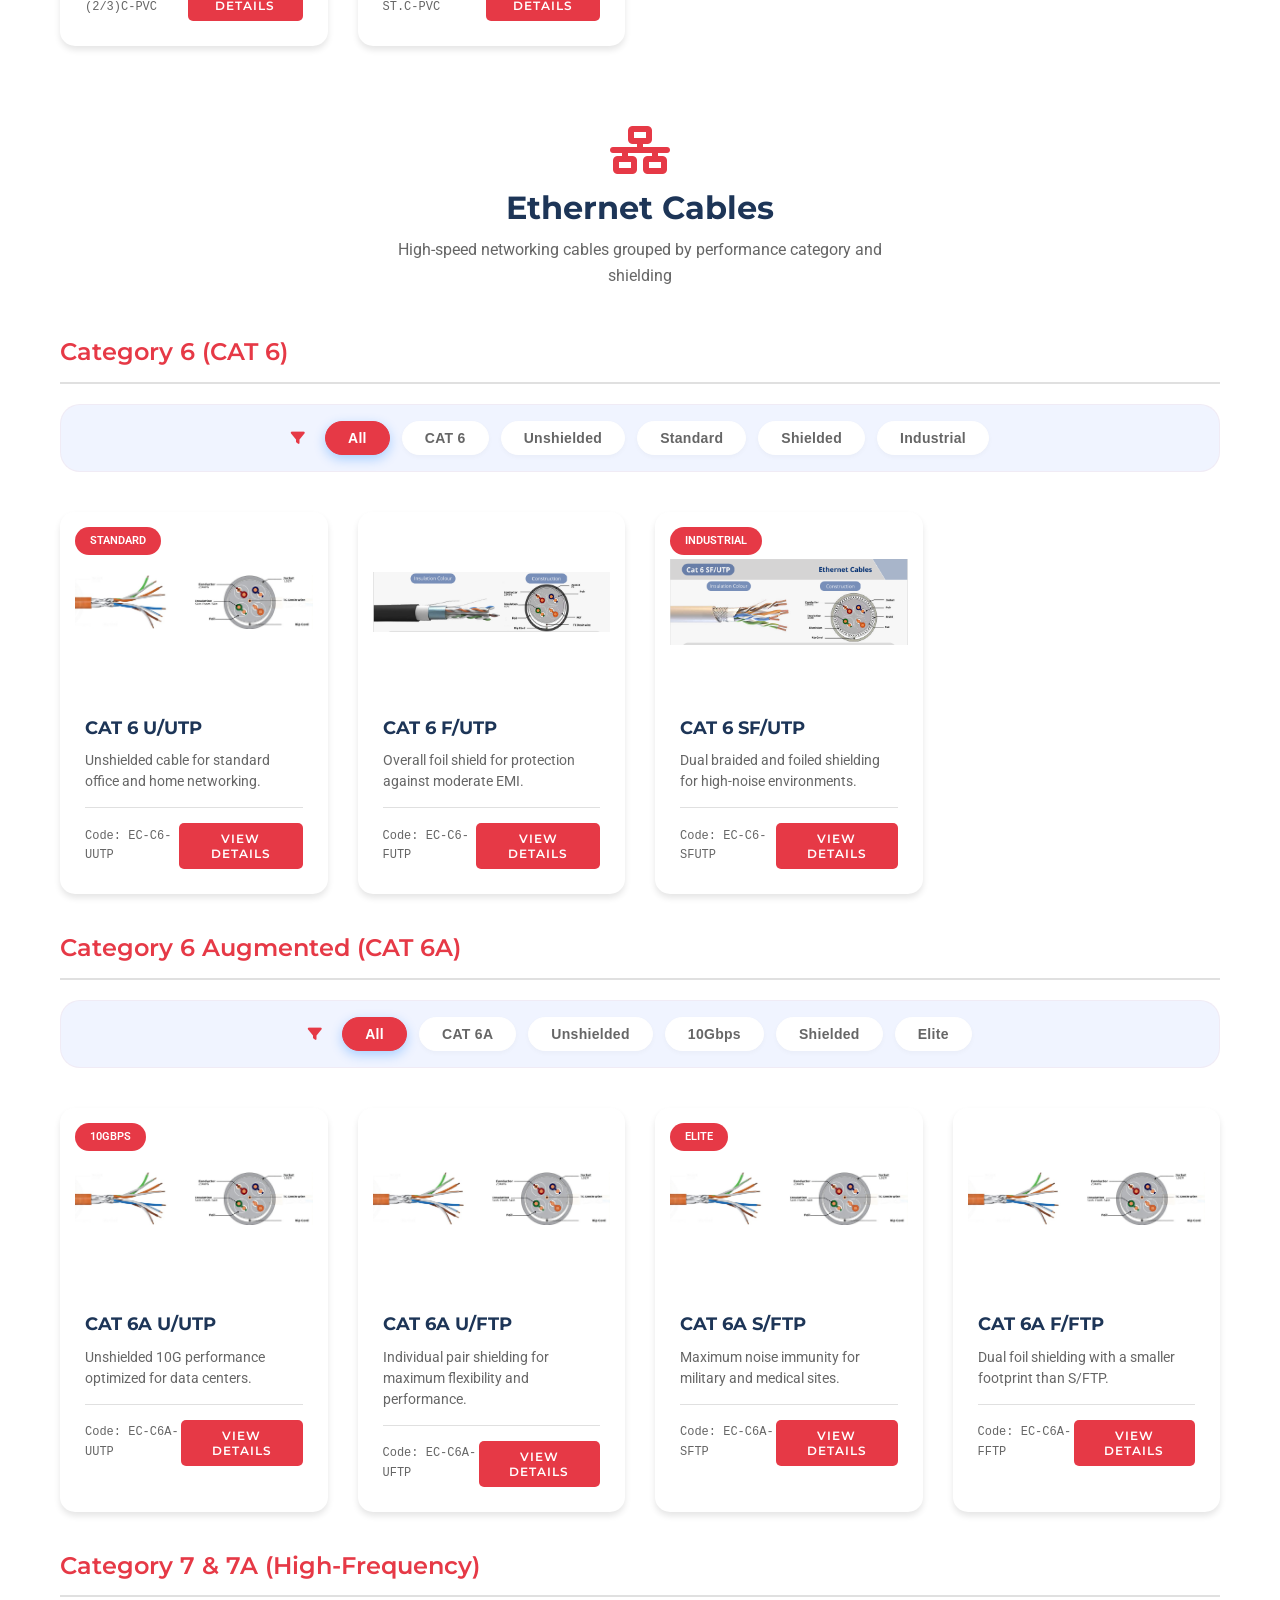
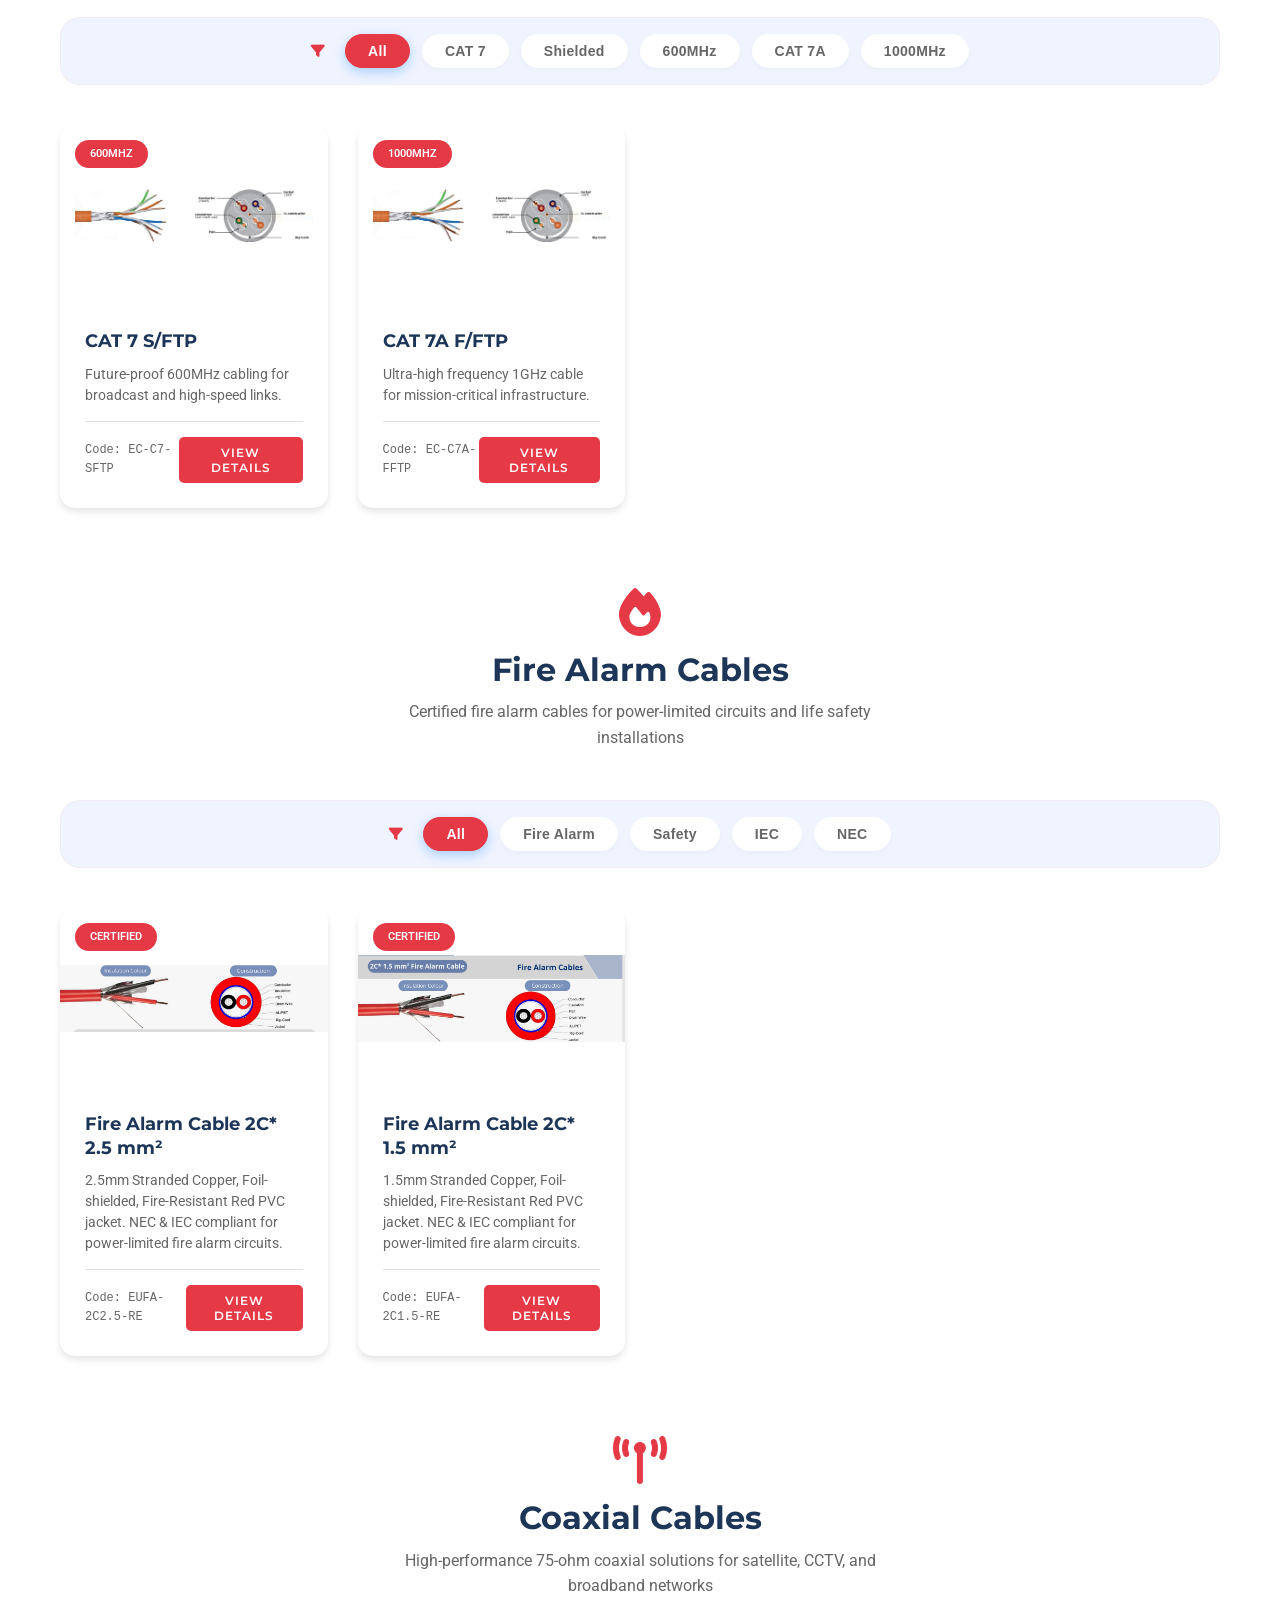
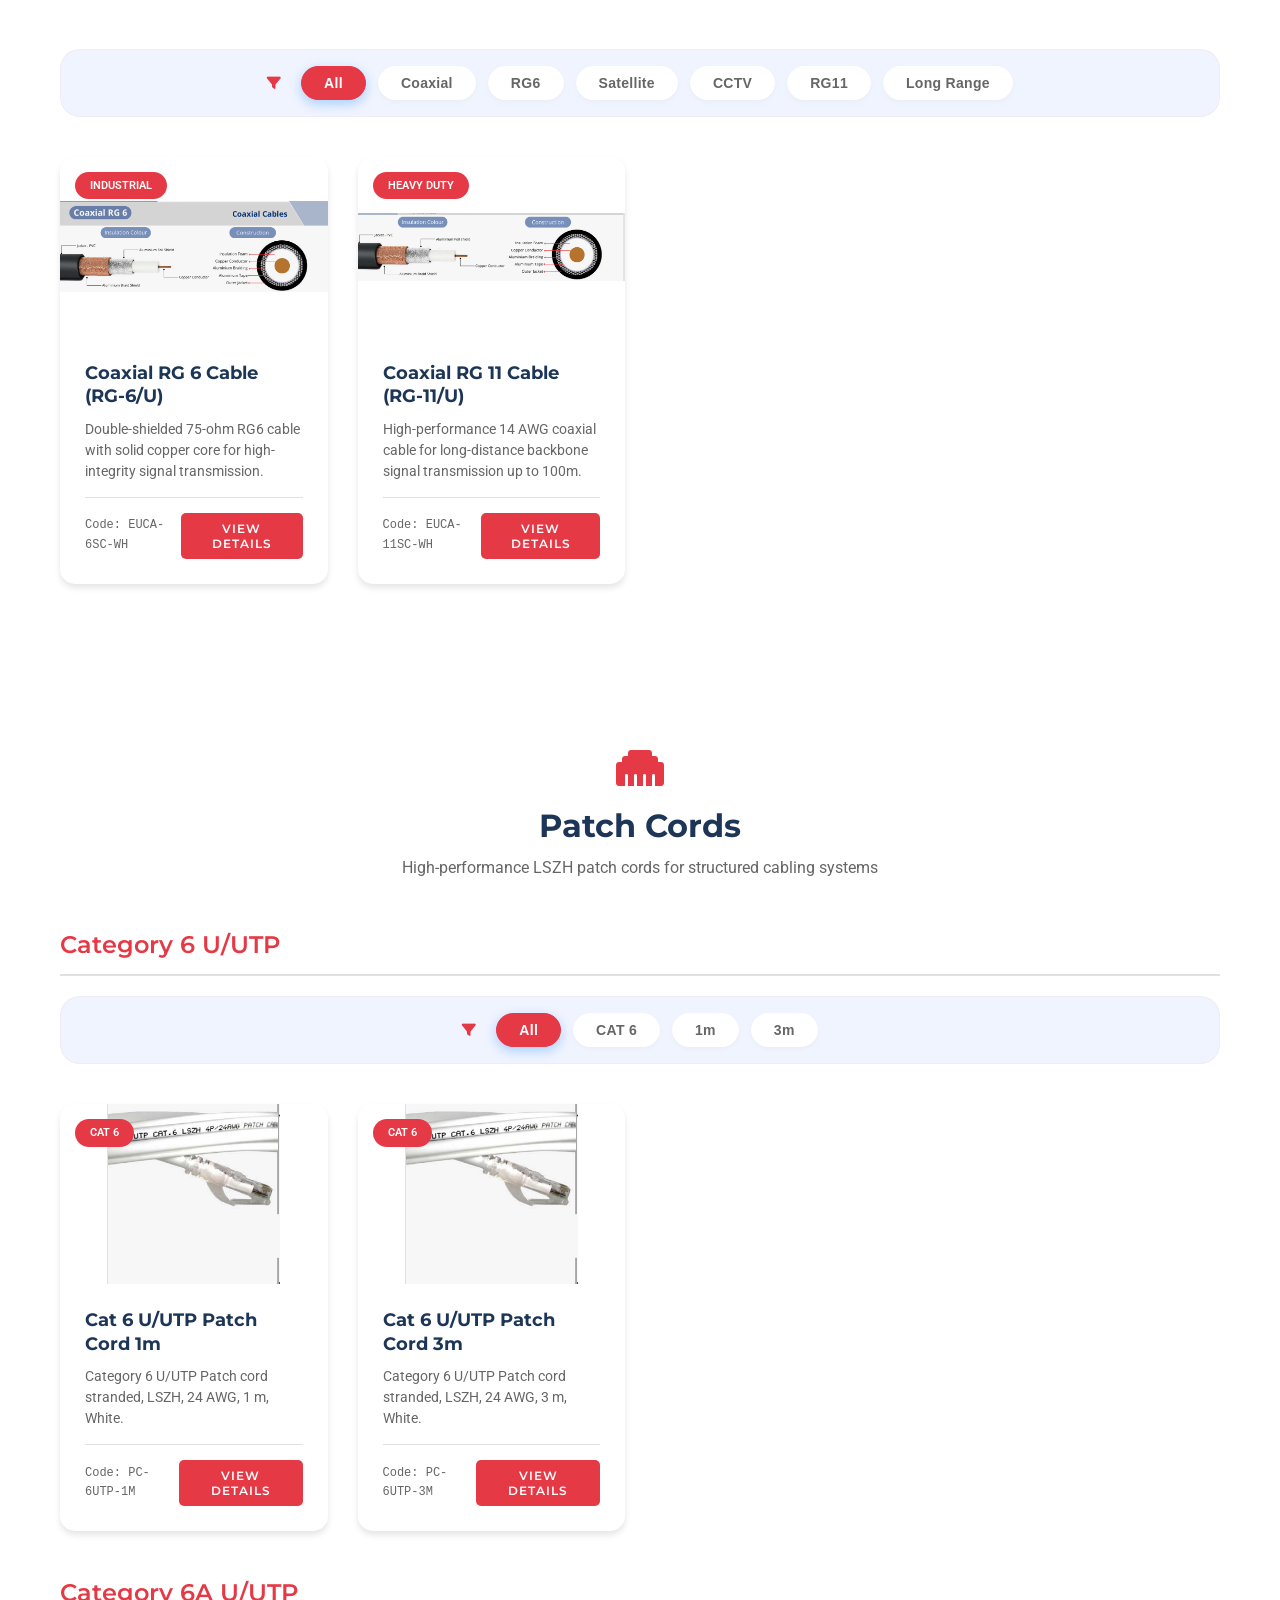
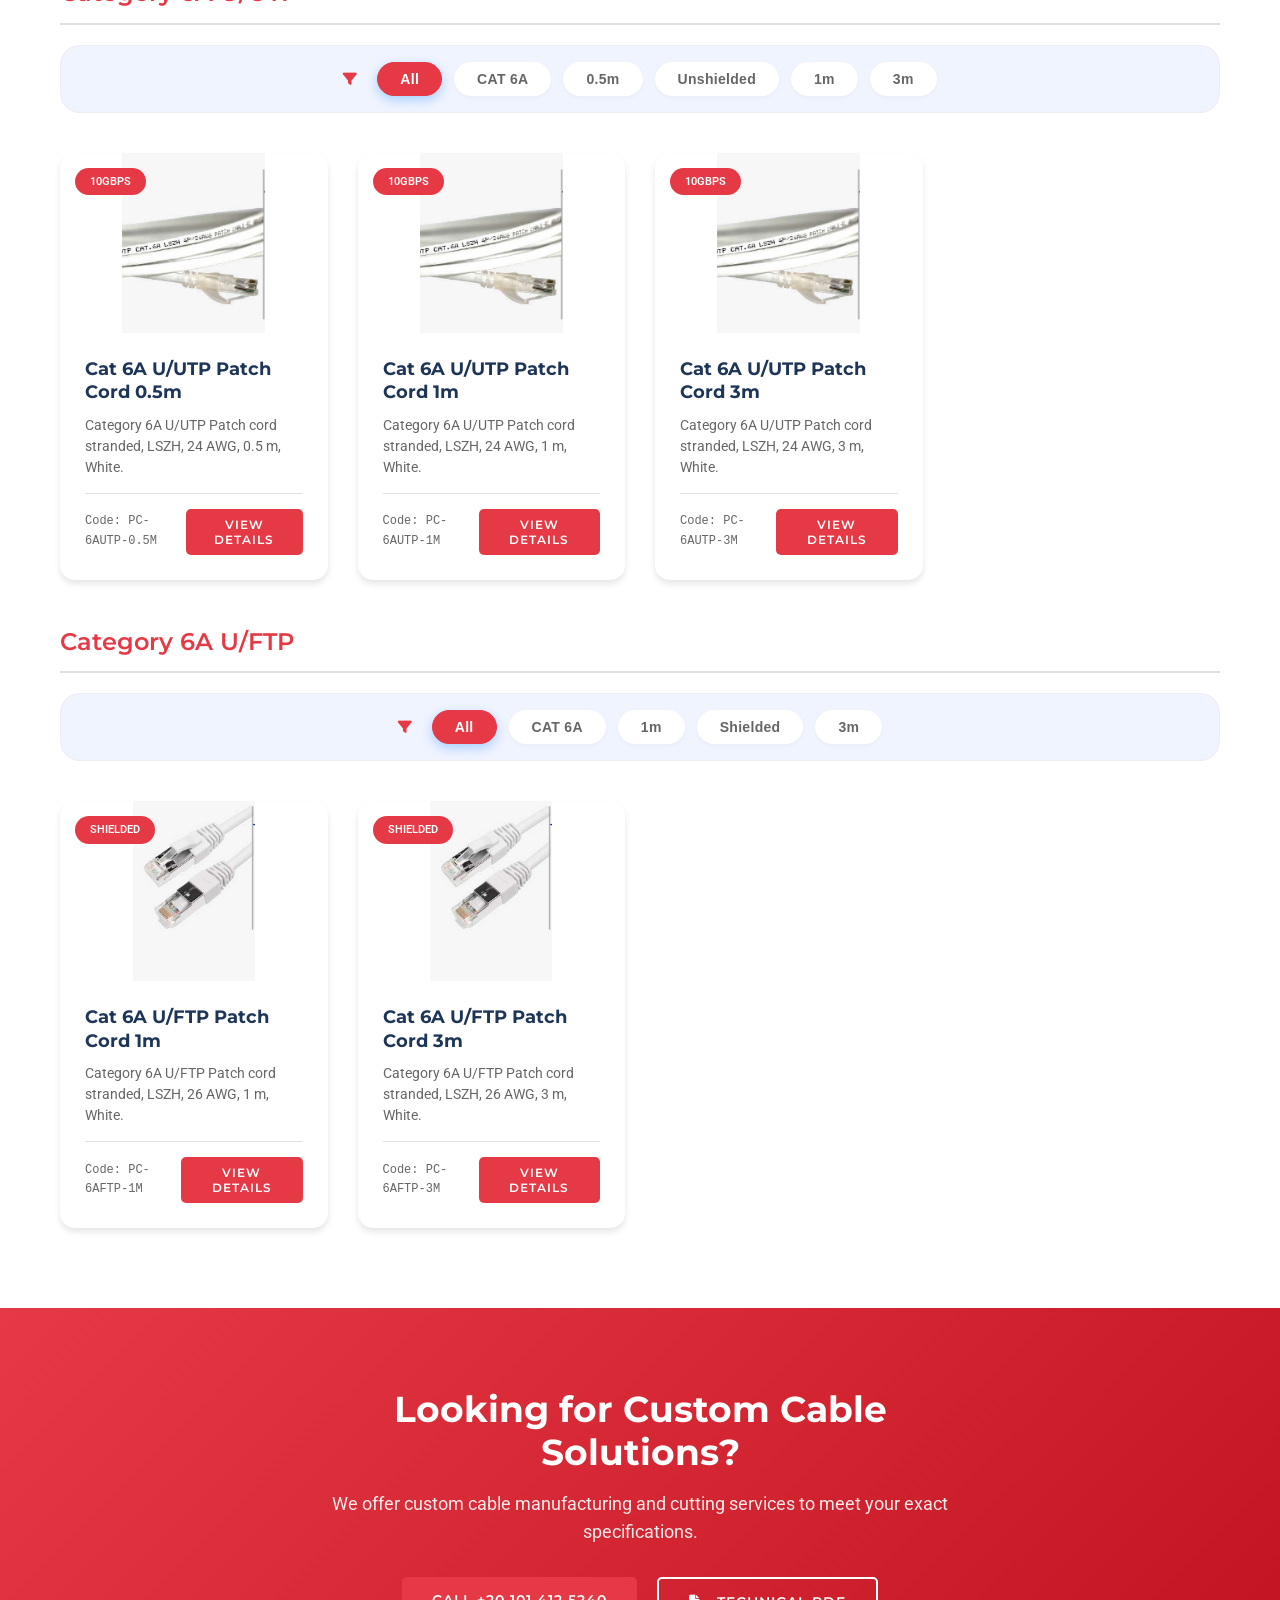
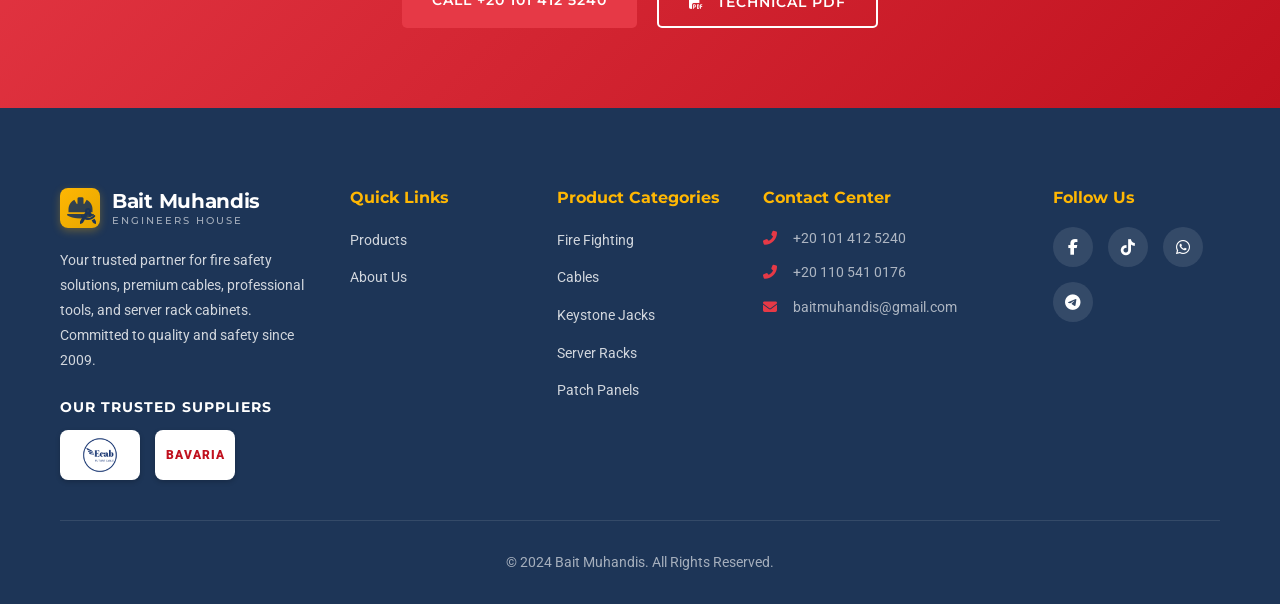
==== commit e3a5db47: "Redesign About Us page, update footer with suppliers section, and refine fire fighting product optio" ====
--- a/index.html
+++ b/index.html
@@ -38,6 +38,7 @@
                 <ul class="nav-list">
                     <li><a href="index.html" class="nav-link active" data-en="Products" data-ar="المنتجات">Products</a></li>
                     <li><a href="about.html" class="nav-link" data-en="About Us" data-ar="من نحن">About Us</a></li>
+                    <li><a href="#footer-suppliers" class="nav-link" data-en="Our Suppliers" data-ar="موردونا">Our Suppliers</a></li>
                 </ul>
             </nav>
             <button class="lang-btn" id="langBtn" aria-label="Switch Language">
@@ -665,12 +666,9 @@
                 <h2 data-en="Looking for Custom Cable Solutions?" data-ar="تبحث عن حلول كابلات مخصصة؟">Looking for Custom Cable Solutions?</h2>
                 <p data-en="We offer custom cable manufacturing and cutting services to meet your exact specifications." data-ar="نقدم خدمات تصنيع وقطع الكابلات المخصصة لتلبية مواصفاتك الدقيقة.">We offer custom cable manufacturing and cutting services to meet your exact specifications.</p>
                 <div class="cta-buttons">
-                    <a href="mailto:baitmuhandis@gmail.com" class="btn btn-primary" data-en="Request a Quote" data-ar="احصل على عرض سعر">Request a Quote</a>
+                    <a href="tel:+201014125240" class="btn btn-primary" data-en="Call +20 101 412 5240" data-ar="اتصل بنا +20 101 412 5240">Call +20 101 412 5240</a>
                     <a href="#" class="btn btn-secondary" target="_blank">
                         <i class="fas fa-file-pdf"></i> <span data-en="Technical PDF" data-ar="ملف فني">Technical PDF</span>
-                    </a>
-                    <a href="tel:+201105410176" class="btn btn-secondary">
-                        <i class="fas fa-phone"></i> <span data-en="Call Us Now" data-ar="اتصل بنا الآن">Call Us Now</span>
                     </a>
                 </div>
             </div>
@@ -693,6 +691,18 @@
                         </div>
                     </div>
                     <p data-en="Your trusted partner for fire safety solutions, premium cables, professional tools, and server rack cabinets. Committed to quality and safety since 2009." data-ar="شريكك الموثوق لحلول السلامة من الحرائق والكابلات الممتازة والأدوات الاحترافية وخزائن السيرفر. ملتزمون بالجودة والسلامة منذ 2009.">Your trusted partner for fire safety solutions, premium cables, professional tools, and server rack cabinets. Committed to quality and safety since 2009.</p>
+                
+                    <div id="footer-suppliers" class="footer-suppliers" style="margin-top: 25px;">
+                        <h4 data-en="Our Trusted Suppliers" data-ar="موردينا المعتمدين" style="font-size: 14px; margin-bottom: 15px; color: #fff; text-transform: uppercase; letter-spacing: 1px;">Our Trusted Suppliers</h4>
+                        <div class="supplier-logos" style="display: flex; gap: 15px; align-items: center;">
+                            <div class="supplier-logo" style="background: #fff; padding: 6px; border-radius: 8px; width: 80px; height: 50px; display: flex; align-items: center; justify-content: center; box-shadow: 0 2px 5px rgba(0,0,0,0.2);" title="ECAB Cables">
+                                <img src="images/ecab-logo.png" alt="ECAB Logo" style="max-width: 100%; max-height: 100%; object-fit: contain;">
+                            </div>
+                            <div class="supplier-logo" style="background: #fff; padding: 6px; border-radius: 8px; width: 80px; height: 50px; display: flex; align-items: center; justify-content: center; box-shadow: 0 2px 5px rgba(0,0,0,0.2); font-size: 12px; font-weight: 900; color: #c1121f; text-align: center; letter-spacing: 1px;" title="Bavaria Fire Fighting">
+                                BAVARIA
+                            </div>
+                        </div>
+                    </div>
                 </div>
                 <div class="footer-links">
                     <h4 data-en="Quick Links" data-ar="روابط سريعة">Quick Links</h4>
@@ -726,10 +736,10 @@
                     <h4 data-en="Follow Us" data-ar="تابعنا">Follow Us</h4>
                     
                     <div class="social-icons">
-                        <a href="https://facebook.com" aria-label="Facebook"><i class="fab fa-facebook-f"></i></a>
-                        <a href="https://tiktok.com" aria-label="TikTok"><i class="fab fa-tiktok"></i></a>
+                        <a href="https://www.facebook.com/share/18L5GLDeh3/" aria-label="Facebook"><i class="fab fa-facebook-f"></i></a>
+                        <a href="https://www.tiktok.com/@baitul.muhandis?_r=1&_t=ZS-95tZrmoOvTB" aria-label="TikTok"><i class="fab fa-tiktok"></i></a>
                         <a href="https://wa.me/201014125240" aria-label="WhatsApp"><i class="fab fa-whatsapp"></i></a>
-                        <a href="https://t.me/BaitMuhandis" aria-label="Telegram"><i class="fab fa-telegram-plane"></i></a>
+                        <a href="https://t.me/+epyzkK5kfogwMTU0" aria-label="Telegram"><i class="fab fa-telegram-plane"></i></a>
                     </div>
                 </div>
             </div>
--- a/css/products.css
+++ b/css/products.css
@@ -1199,6 +1199,18 @@
     margin-top: 4px;
 }
 
+.modal-cta.btn-secondary {
+    background: var(--primary-color);
+    color: var(--bg-white);
+    border: 2px solid var(--primary-color);
+}
+
+.modal-cta.btn-secondary:hover {
+    background: var(--primary-dark);
+    border-color: var(--primary-dark);
+    color: var(--bg-white);
+}
+
 /* Tab bar */
 .modal-tabs {
     display: flex;
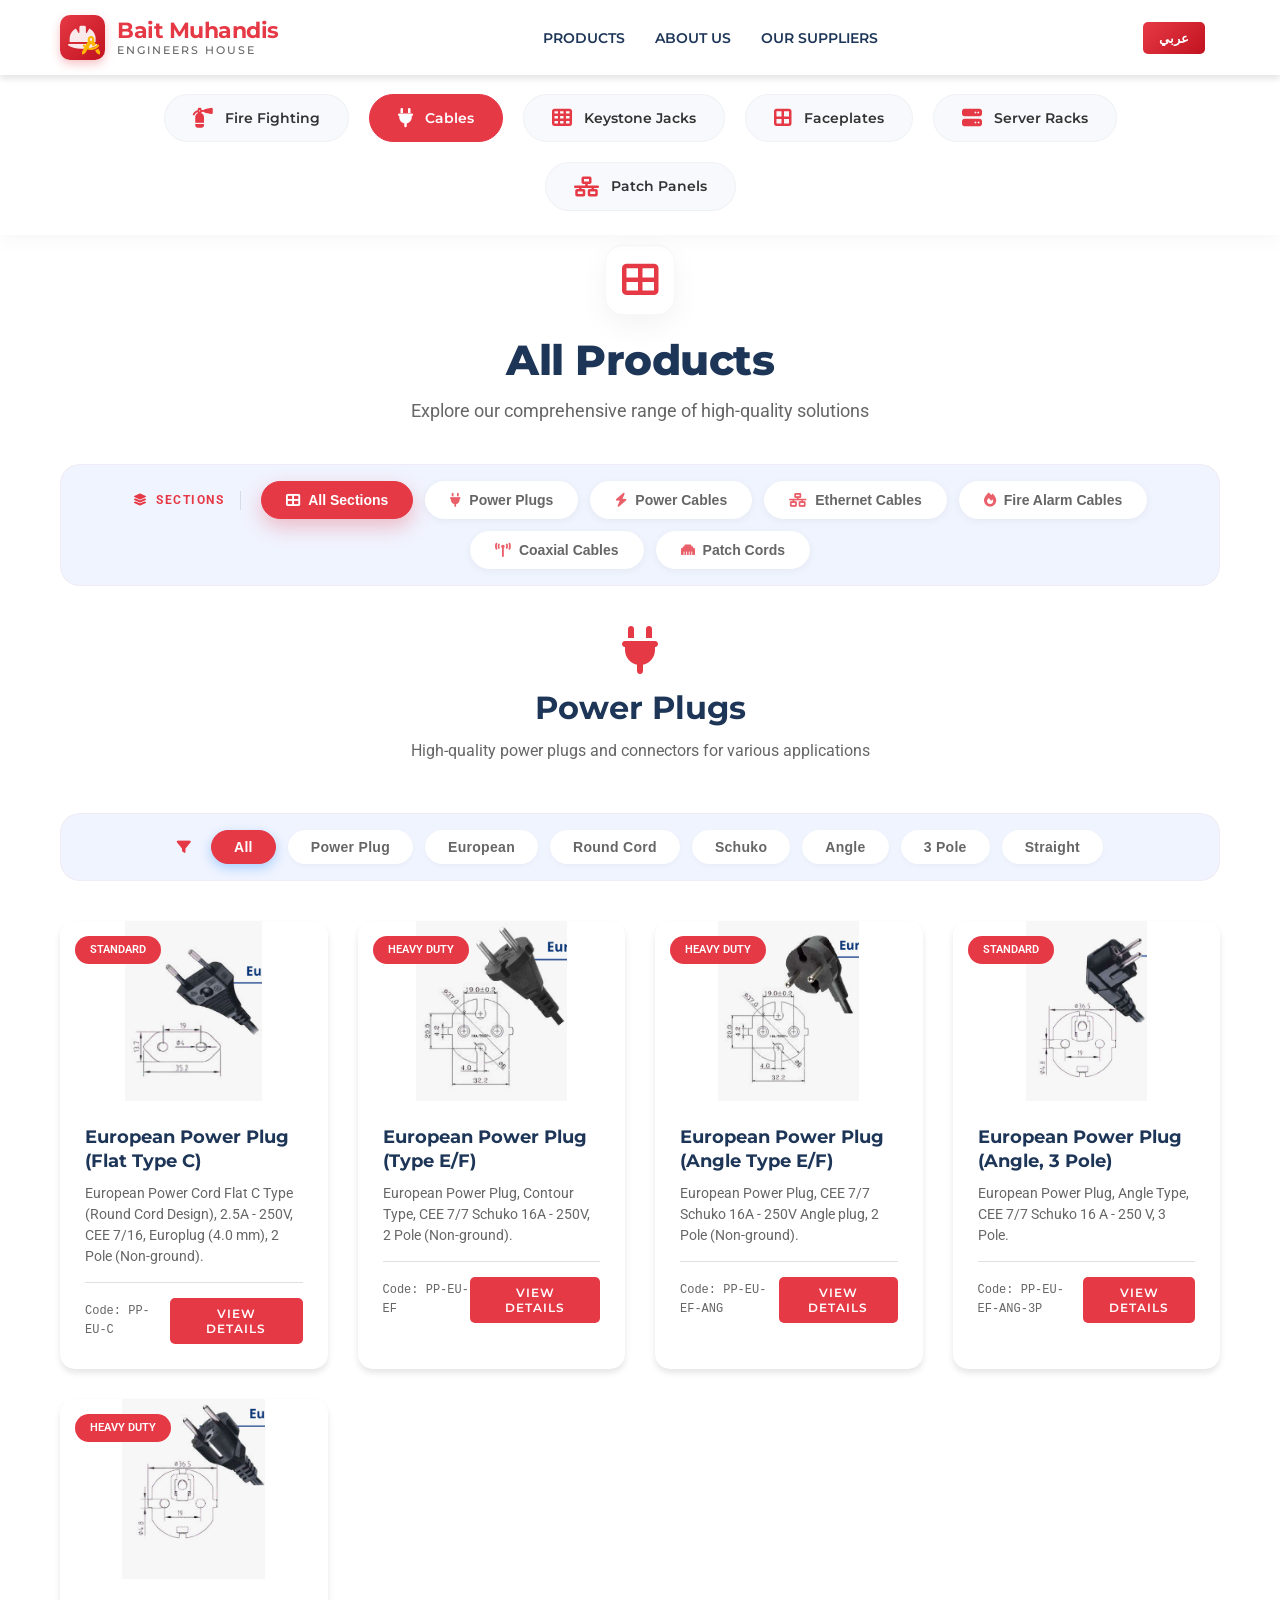
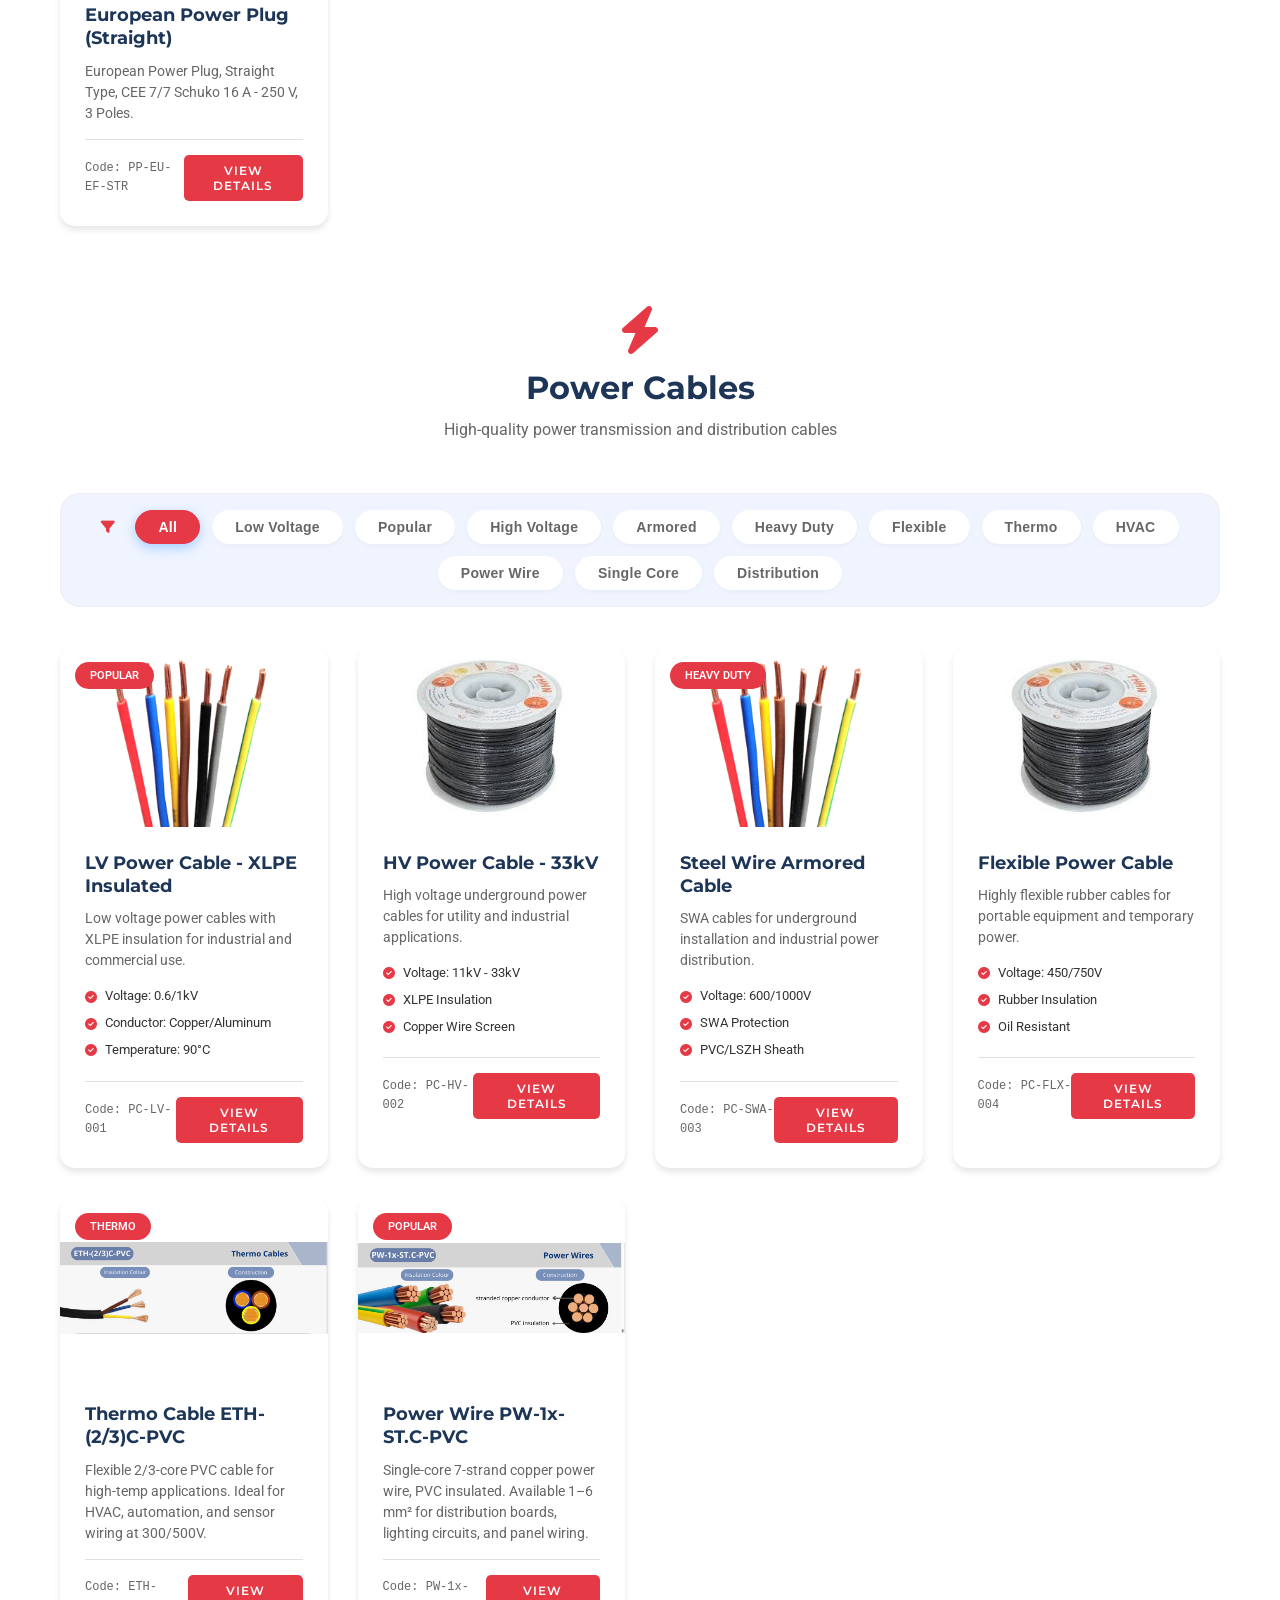
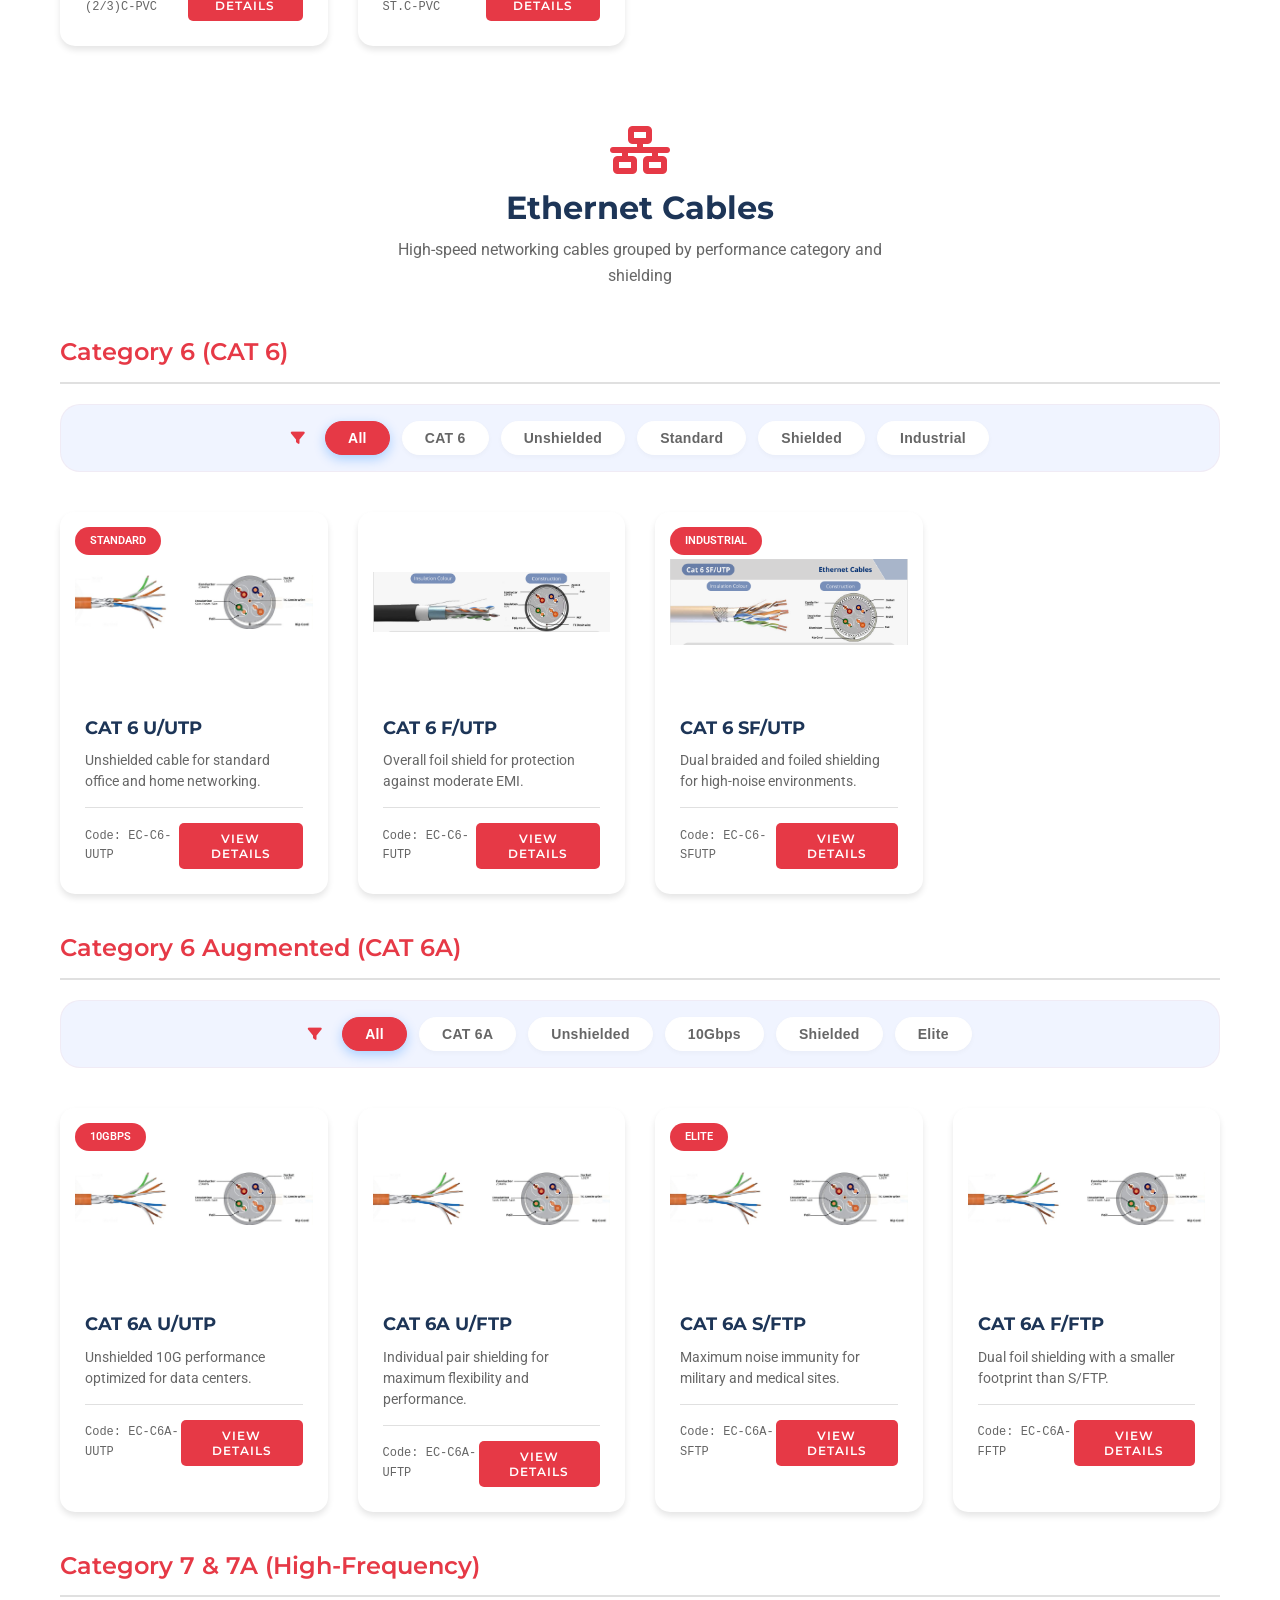
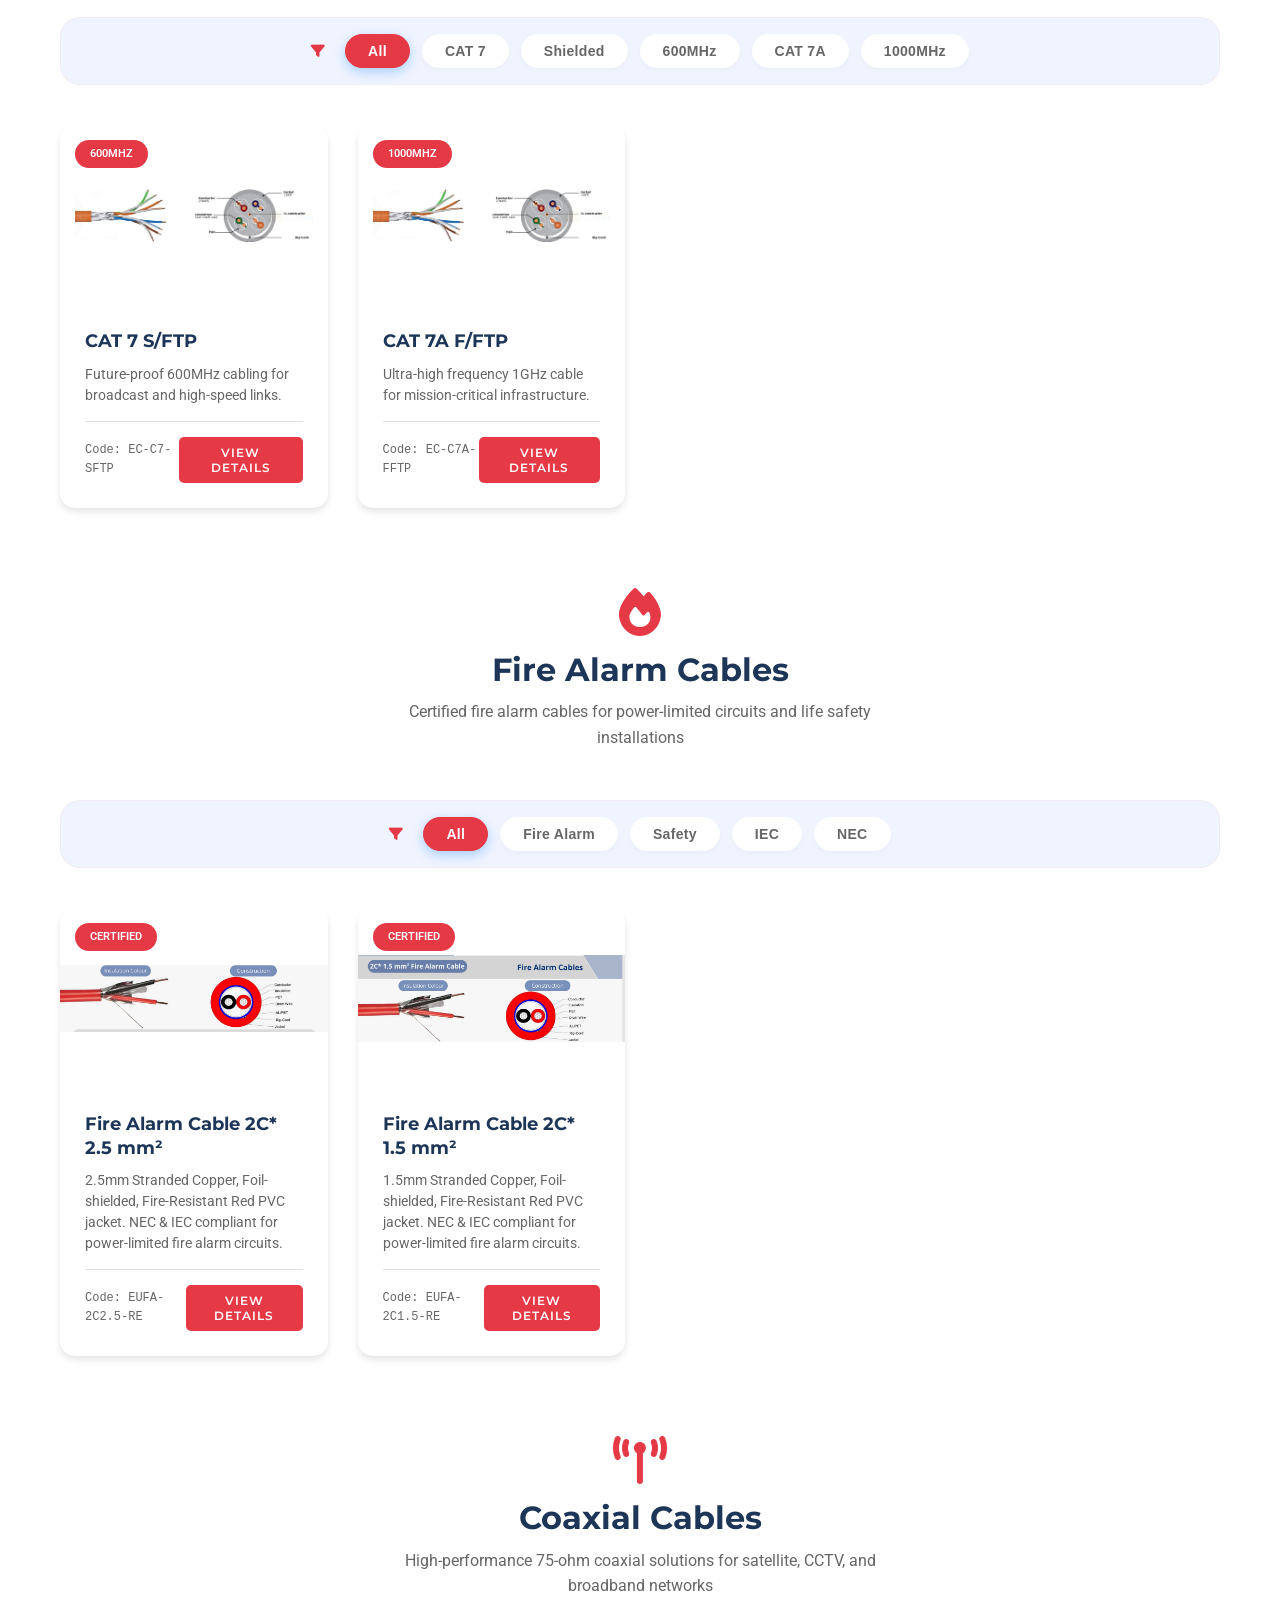
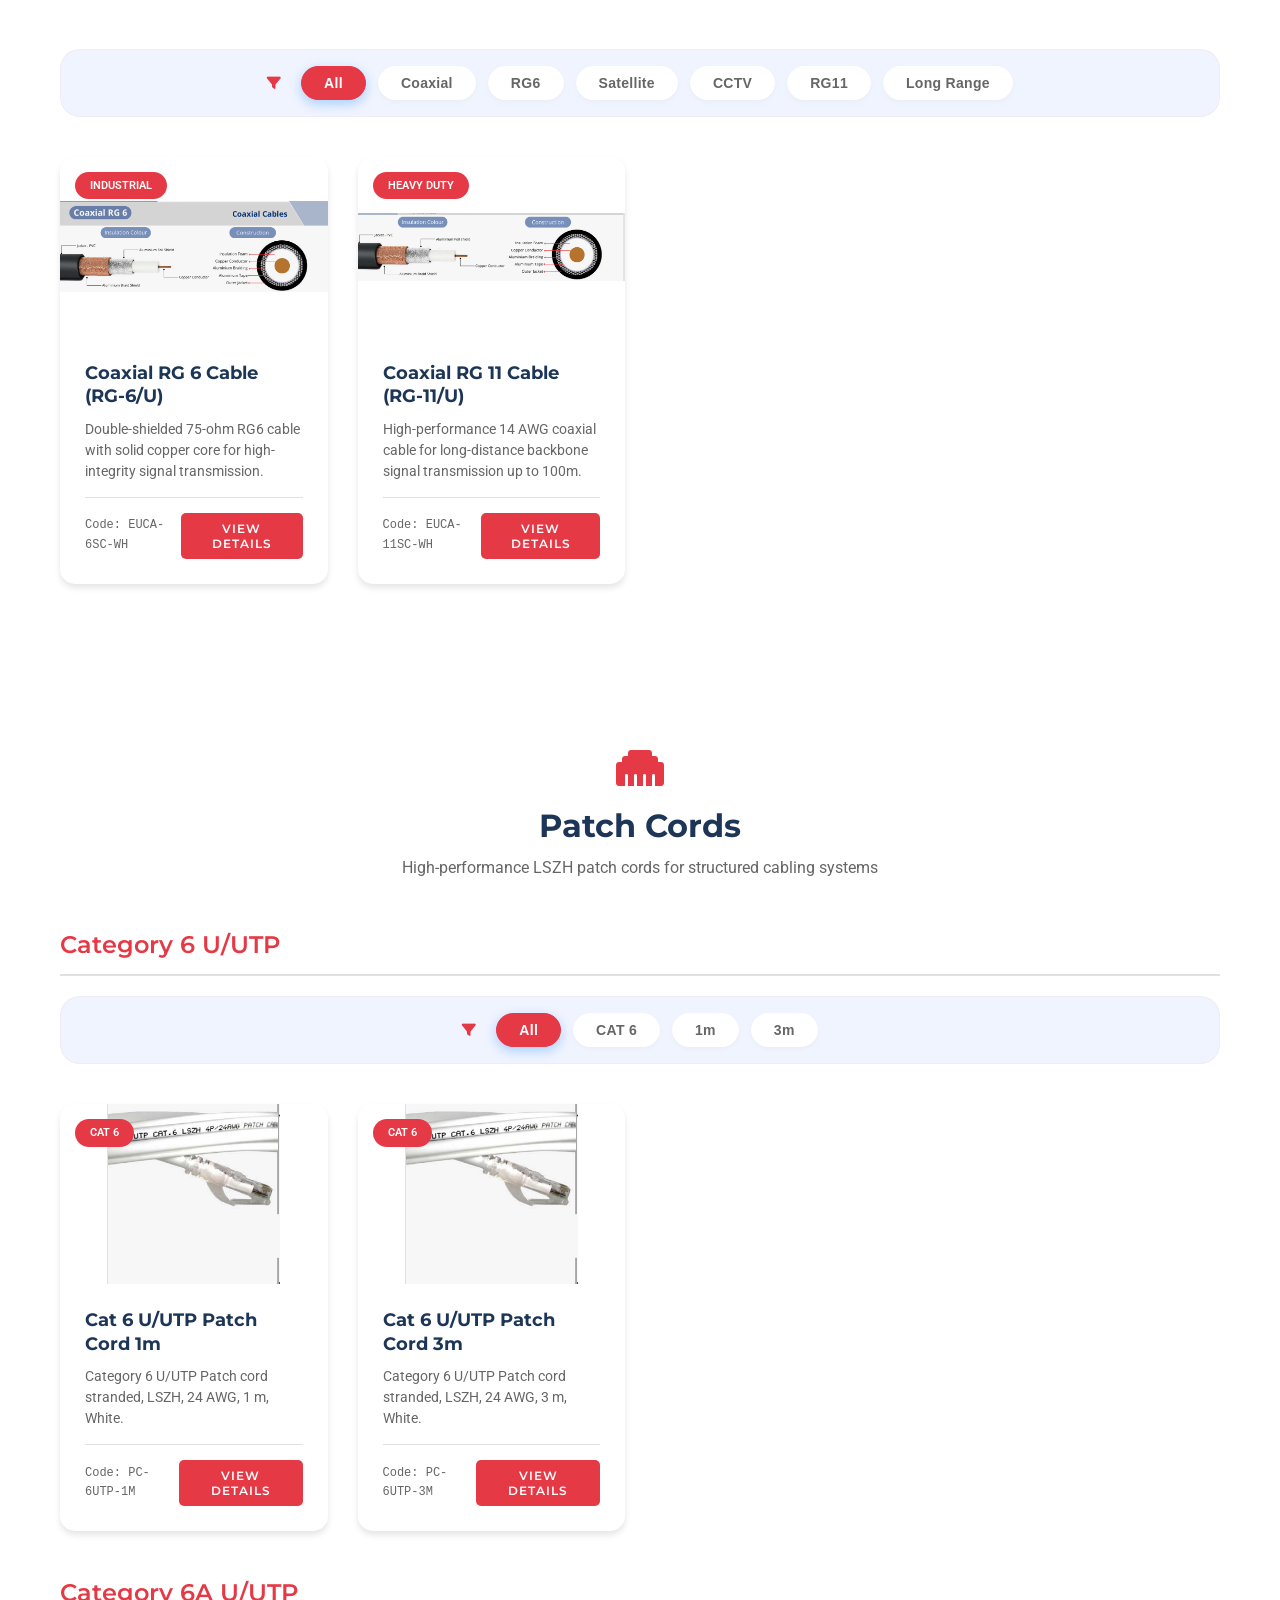
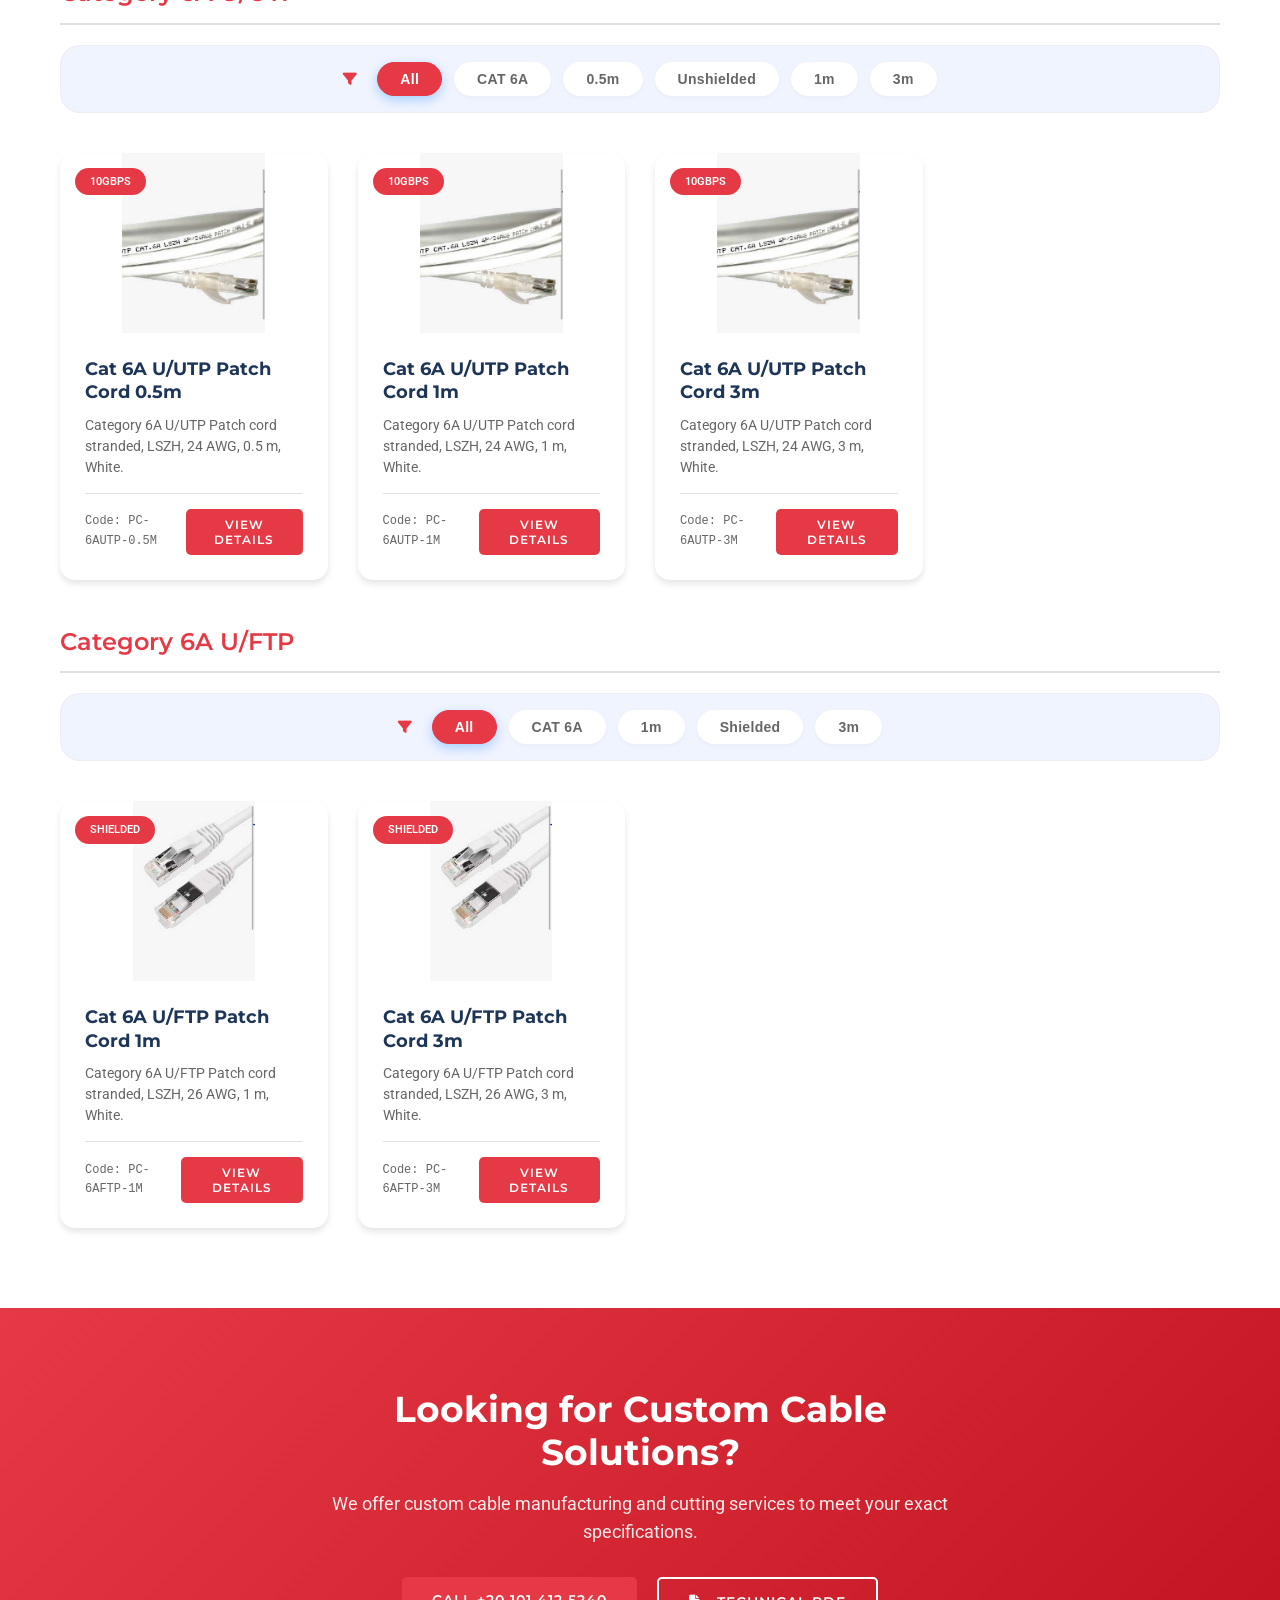
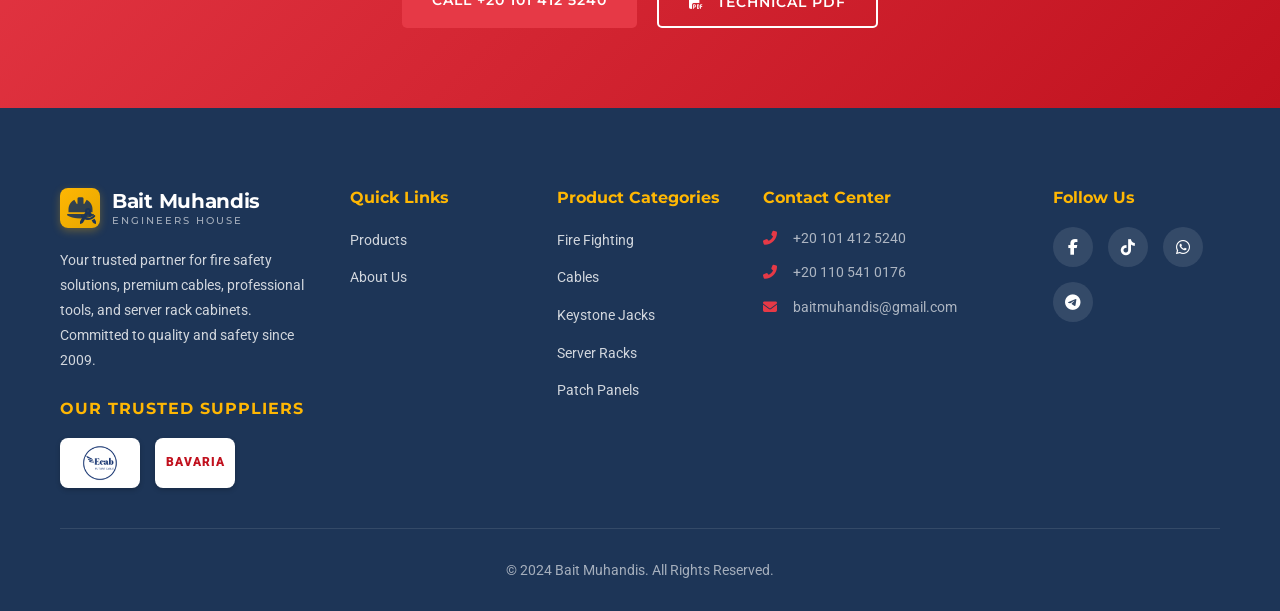
==== commit 1631e5f9: "Enhance footer responsiveness and clean up HTML structure" ====
--- a/index.html
+++ b/index.html
@@ -692,13 +692,13 @@
                     </div>
                     <p data-en="Your trusted partner for fire safety solutions, premium cables, professional tools, and server rack cabinets. Committed to quality and safety since 2009." data-ar="شريكك الموثوق لحلول السلامة من الحرائق والكابلات الممتازة والأدوات الاحترافية وخزائن السيرفر. ملتزمون بالجودة والسلامة منذ 2009.">Your trusted partner for fire safety solutions, premium cables, professional tools, and server rack cabinets. Committed to quality and safety since 2009.</p>
                 
-                    <div id="footer-suppliers" class="footer-suppliers" style="margin-top: 25px;">
-                        <h4 data-en="Our Trusted Suppliers" data-ar="موردينا المعتمدين" style="font-size: 14px; margin-bottom: 15px; color: #fff; text-transform: uppercase; letter-spacing: 1px;">Our Trusted Suppliers</h4>
-                        <div class="supplier-logos" style="display: flex; gap: 15px; align-items: center;">
-                            <div class="supplier-logo" style="background: #fff; padding: 6px; border-radius: 8px; width: 80px; height: 50px; display: flex; align-items: center; justify-content: center; box-shadow: 0 2px 5px rgba(0,0,0,0.2);" title="ECAB Cables">
-                                <img src="images/ecab-logo.png" alt="ECAB Logo" style="max-width: 100%; max-height: 100%; object-fit: contain;">
-                            </div>
-                            <div class="supplier-logo" style="background: #fff; padding: 6px; border-radius: 8px; width: 80px; height: 50px; display: flex; align-items: center; justify-content: center; box-shadow: 0 2px 5px rgba(0,0,0,0.2); font-size: 12px; font-weight: 900; color: #c1121f; text-align: center; letter-spacing: 1px;" title="Bavaria Fire Fighting">
+                    <div id="footer-suppliers" class="footer-suppliers">
+                        <h4 data-en="Our Trusted Suppliers" data-ar="موردينا المعتمدين">Our Trusted Suppliers</h4>
+                        <div class="supplier-logos">
+                            <div class="supplier-logo" title="ECAB Cables">
+                                <img src="images/ecab-logo.png" alt="ECAB Logo">
+                            </div>
+                            <div class="supplier-logo placeholder" title="Bavaria Fire Fighting">
                                 BAVARIA
                             </div>
                         </div>
--- a/css/style.css
+++ b/css/style.css
@@ -1,4 +1,4 @@
-﻿/* ========================================
+/* ========================================
    FireTech Supplies - Main Stylesheet
    ======================================== */
 
@@ -915,6 +915,53 @@
     font-size: 14px;
     opacity: 0.8;
     line-height: 1.8;
+    margin-bottom: 25px;
+}
+
+.footer-suppliers h4 {
+    font-size: 14px;
+    margin-bottom: 15px;
+    color: var(--bg-white);
+    text-transform: uppercase;
+    letter-spacing: 1px;
+}
+
+.supplier-logos {
+    display: flex;
+    gap: 15px;
+    align-items: center;
+}
+
+.supplier-logo {
+    background: #fff;
+    padding: 6px;
+    border-radius: 8px;
+    width: 80px;
+    height: 50px;
+    display: flex;
+    align-items: center;
+    justify-content: center;
+    box-shadow: 0 2px 5px rgba(0,0,0,0.2);
+    transition: var(--transition);
+}
+
+.supplier-logo:hover {
+    transform: translateY(-3px);
+    box-shadow: 0 4px 10px rgba(0,0,0,0.3);
+}
+
+.supplier-logo img {
+    max-width: 100%;
+    max-height: 100%;
+    object-fit: contain;
+}
+
+.supplier-logo.placeholder {
+    font-size: 12px;
+    font-weight: 900;
+    color: #c1121f;
+    text-align: center;
+    letter-spacing: 1px;
 }
 
 .footer h4 {
@@ -1126,13 +1173,27 @@
     .footer-content {
         grid-template-columns: 1fr;
         text-align: center;
+        gap: 50px;
     }
 
     .footer-logo {
         justify-content: center;
     }
 
+    .supplier-logos {
+        justify-content: center;
+    }
+
     .social-icons {
+        justify-content: center;
+    }
+
+    .footer-links, .footer-products, .footer-contact {
+        border-top: 1px solid rgba(255, 255, 255, 0.08);
+        padding-top: 30px;
+    }
+
+    .contact-list li {
         justify-content: center;
     }
 }
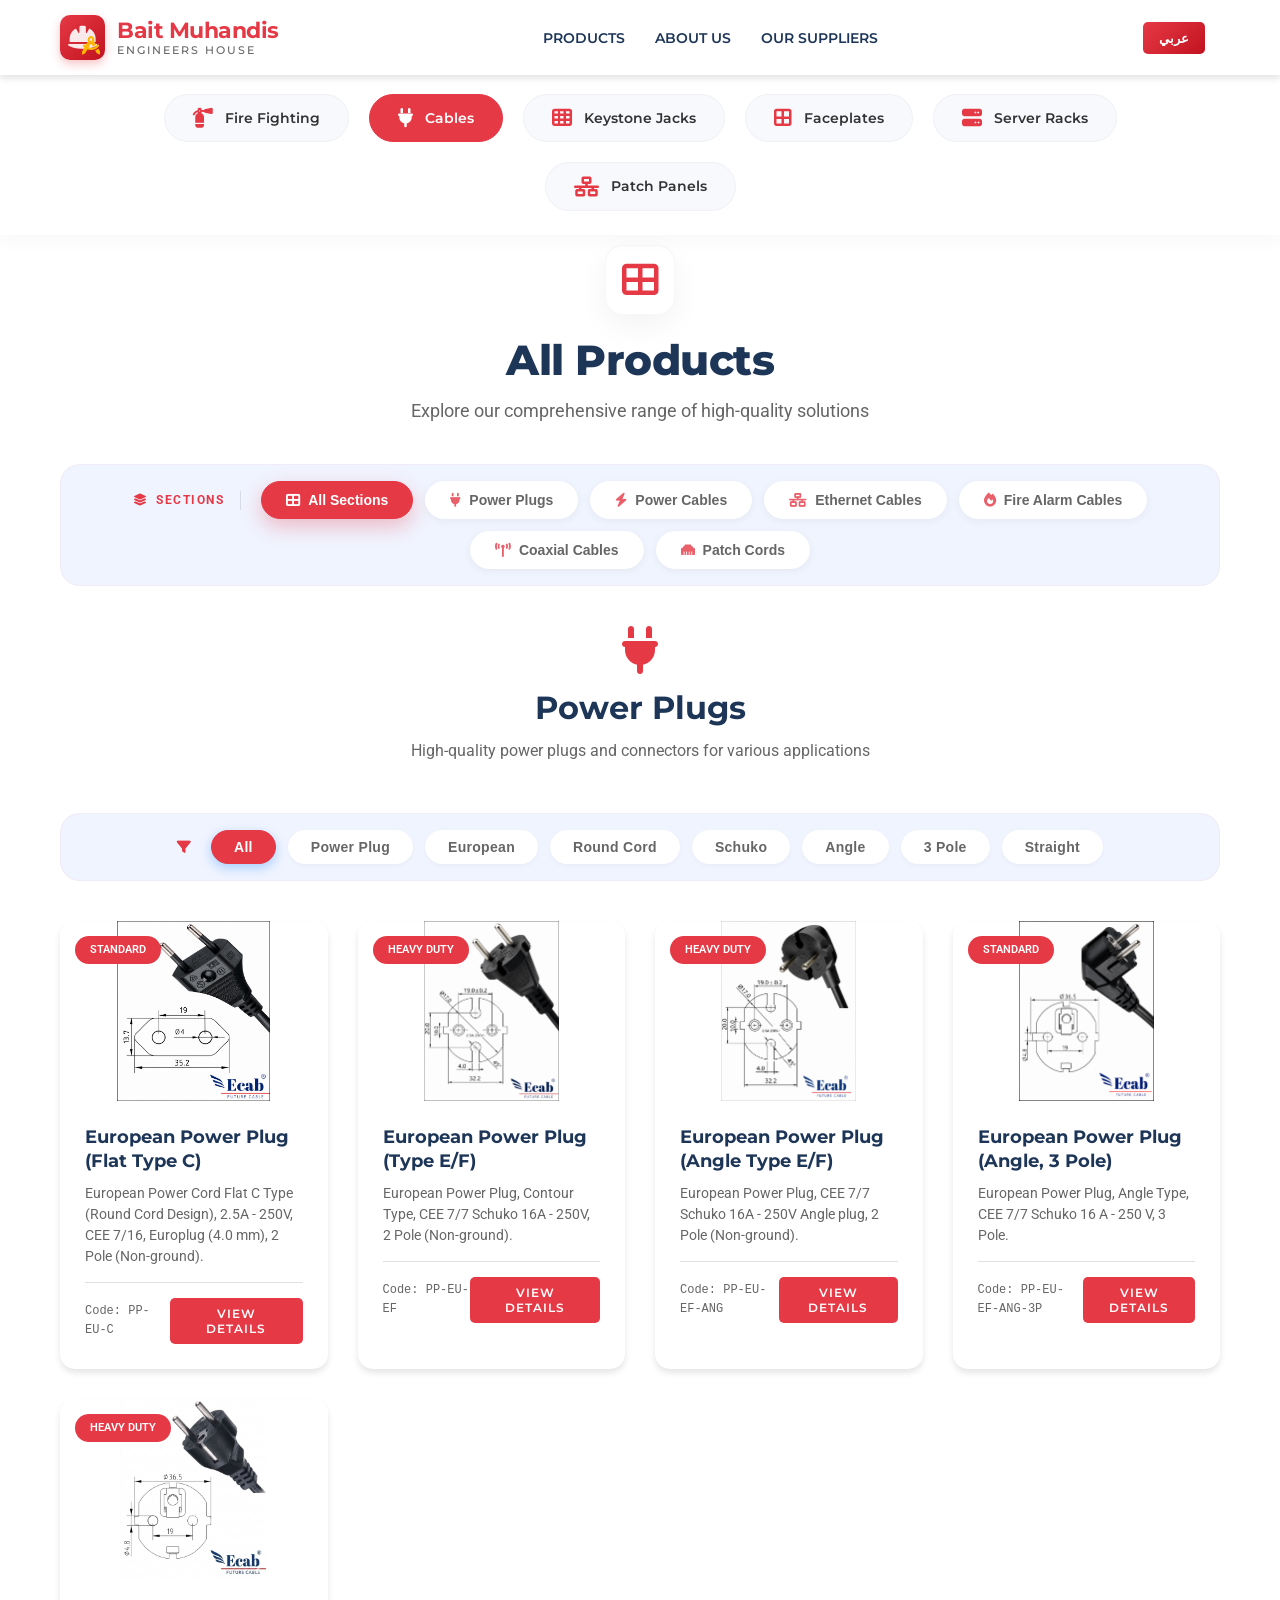
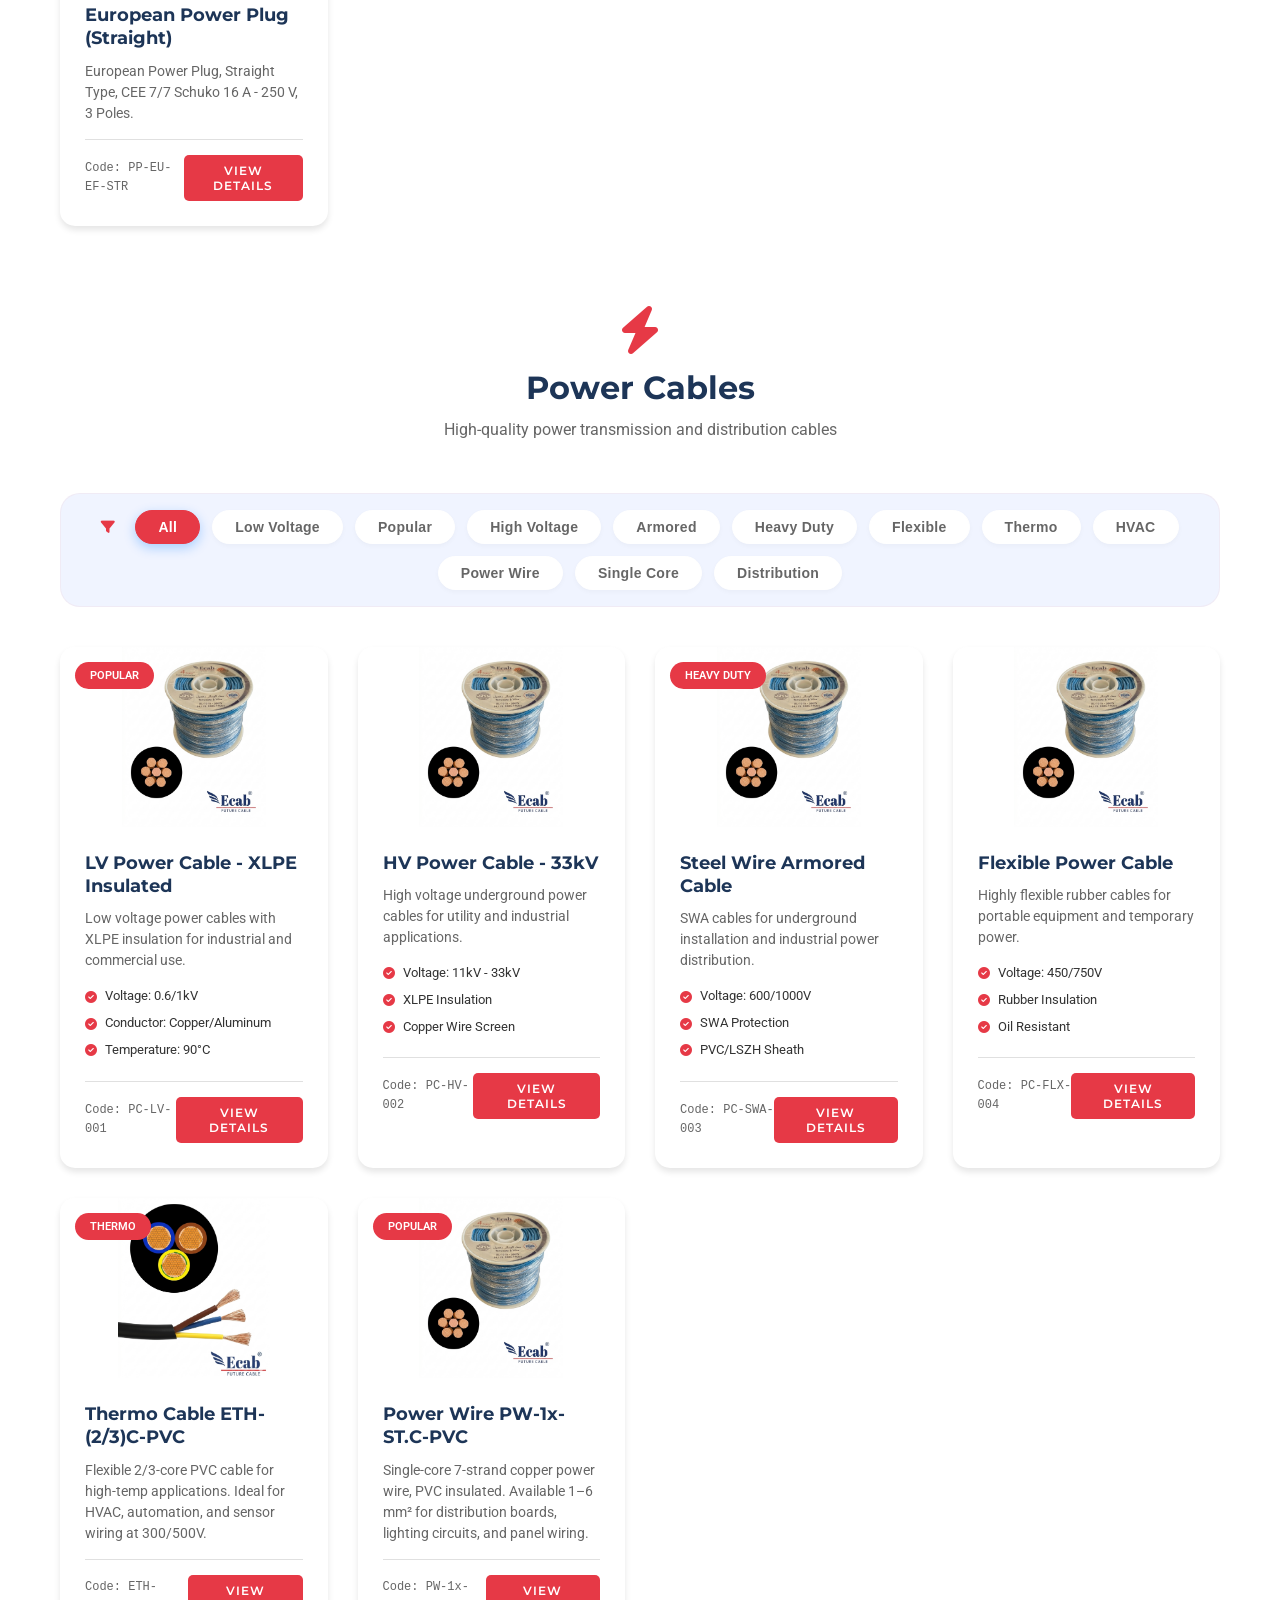
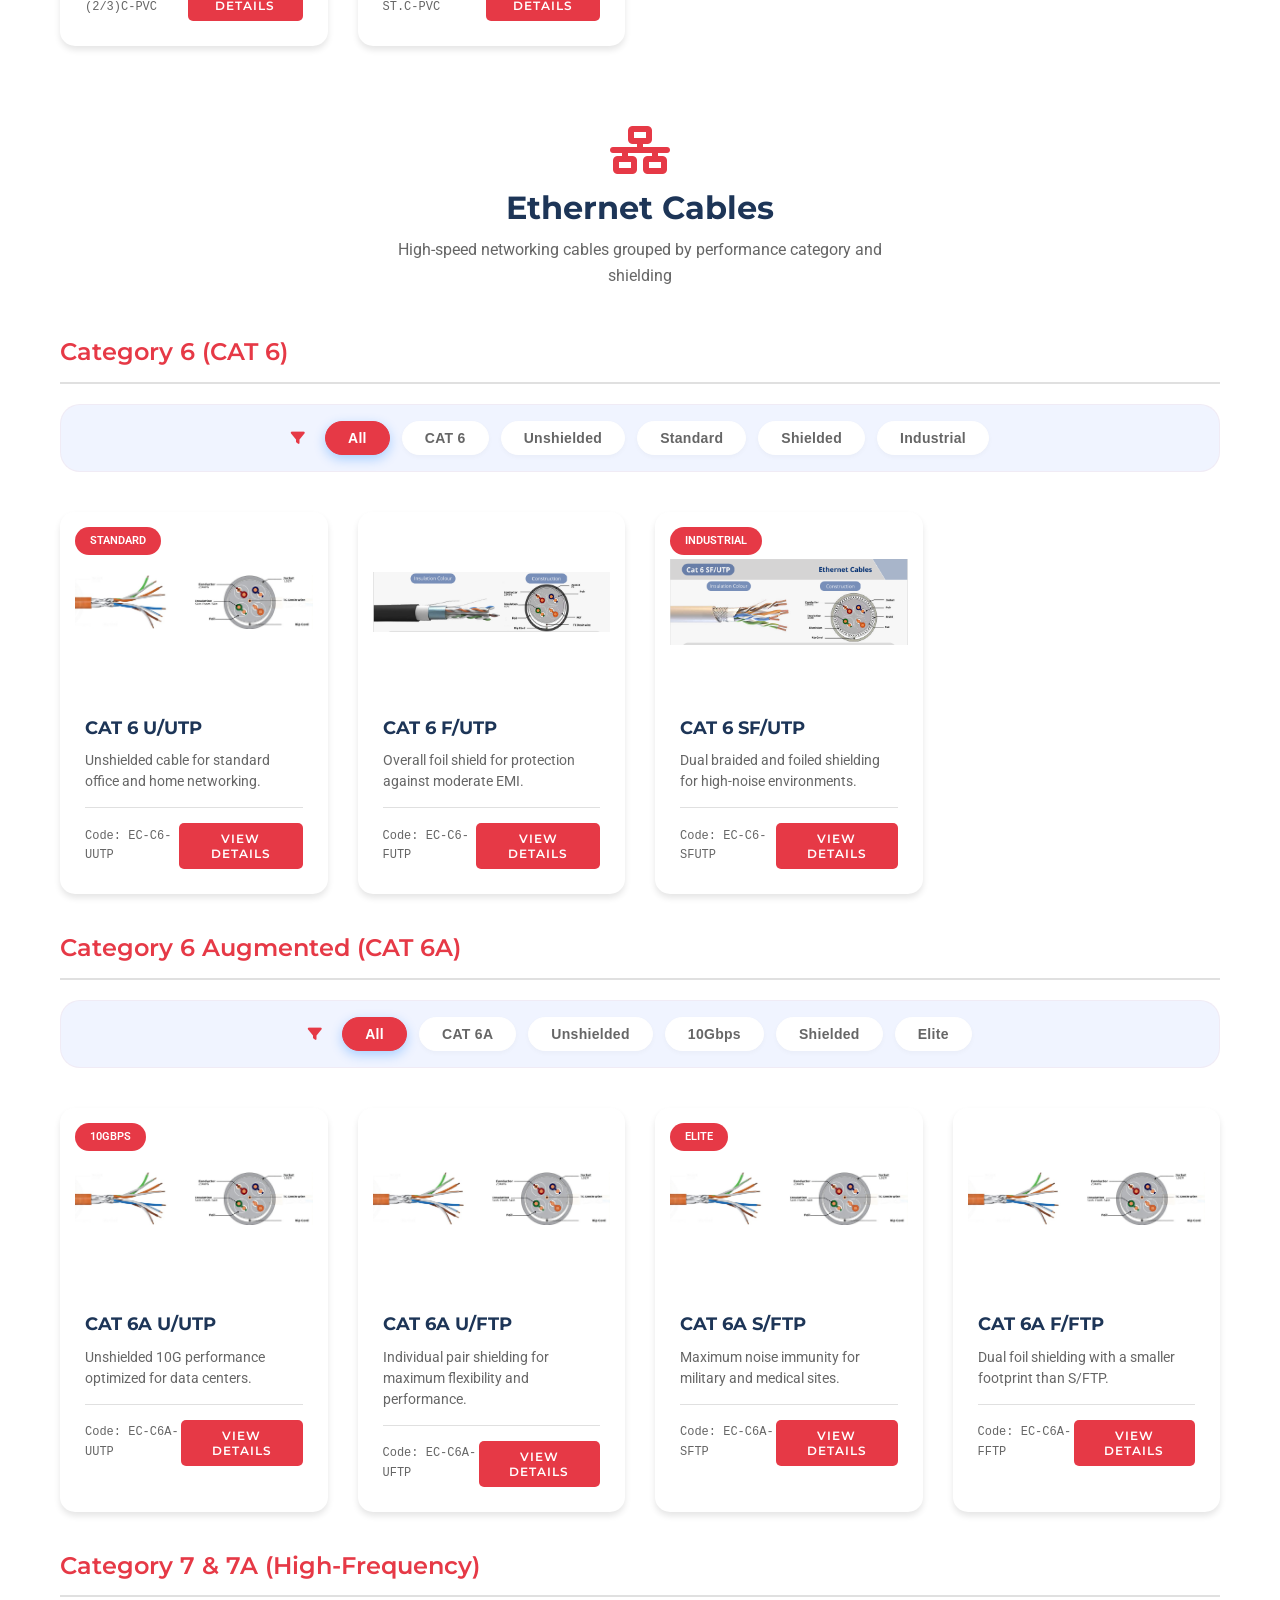
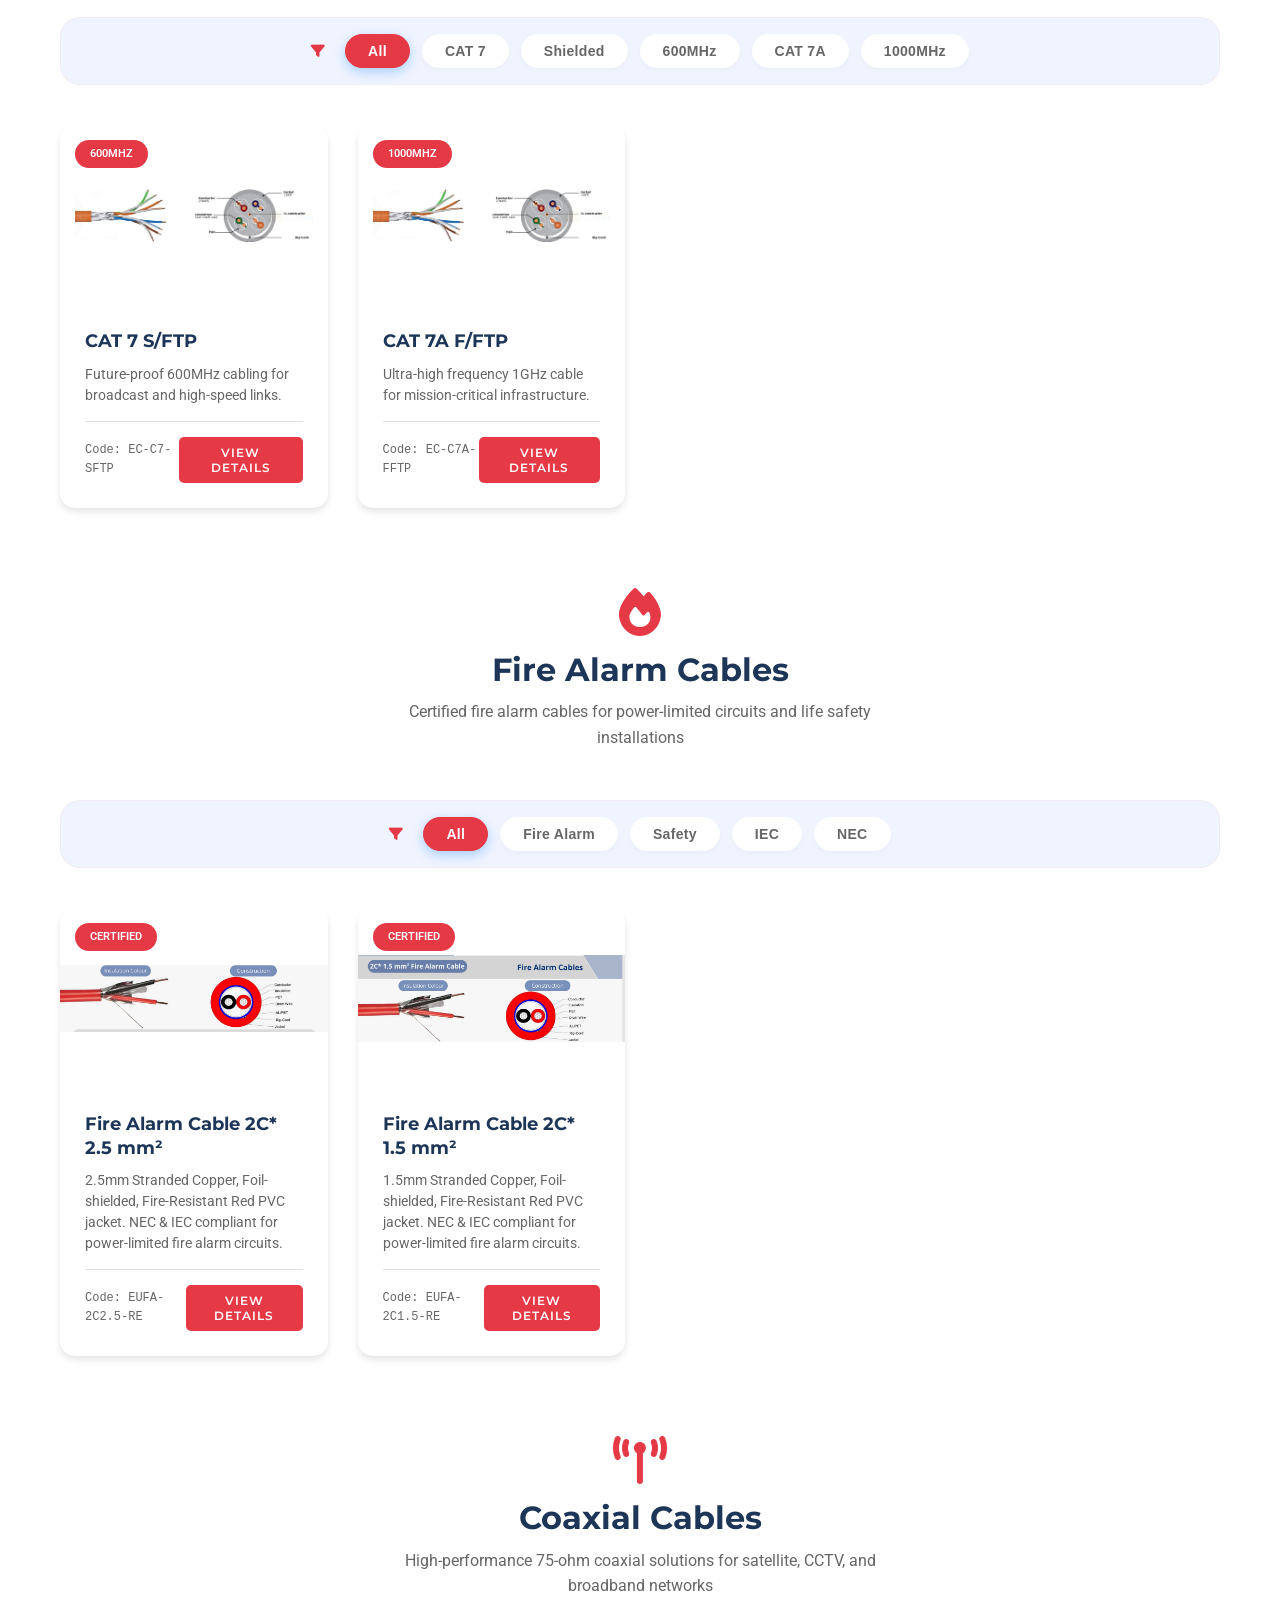
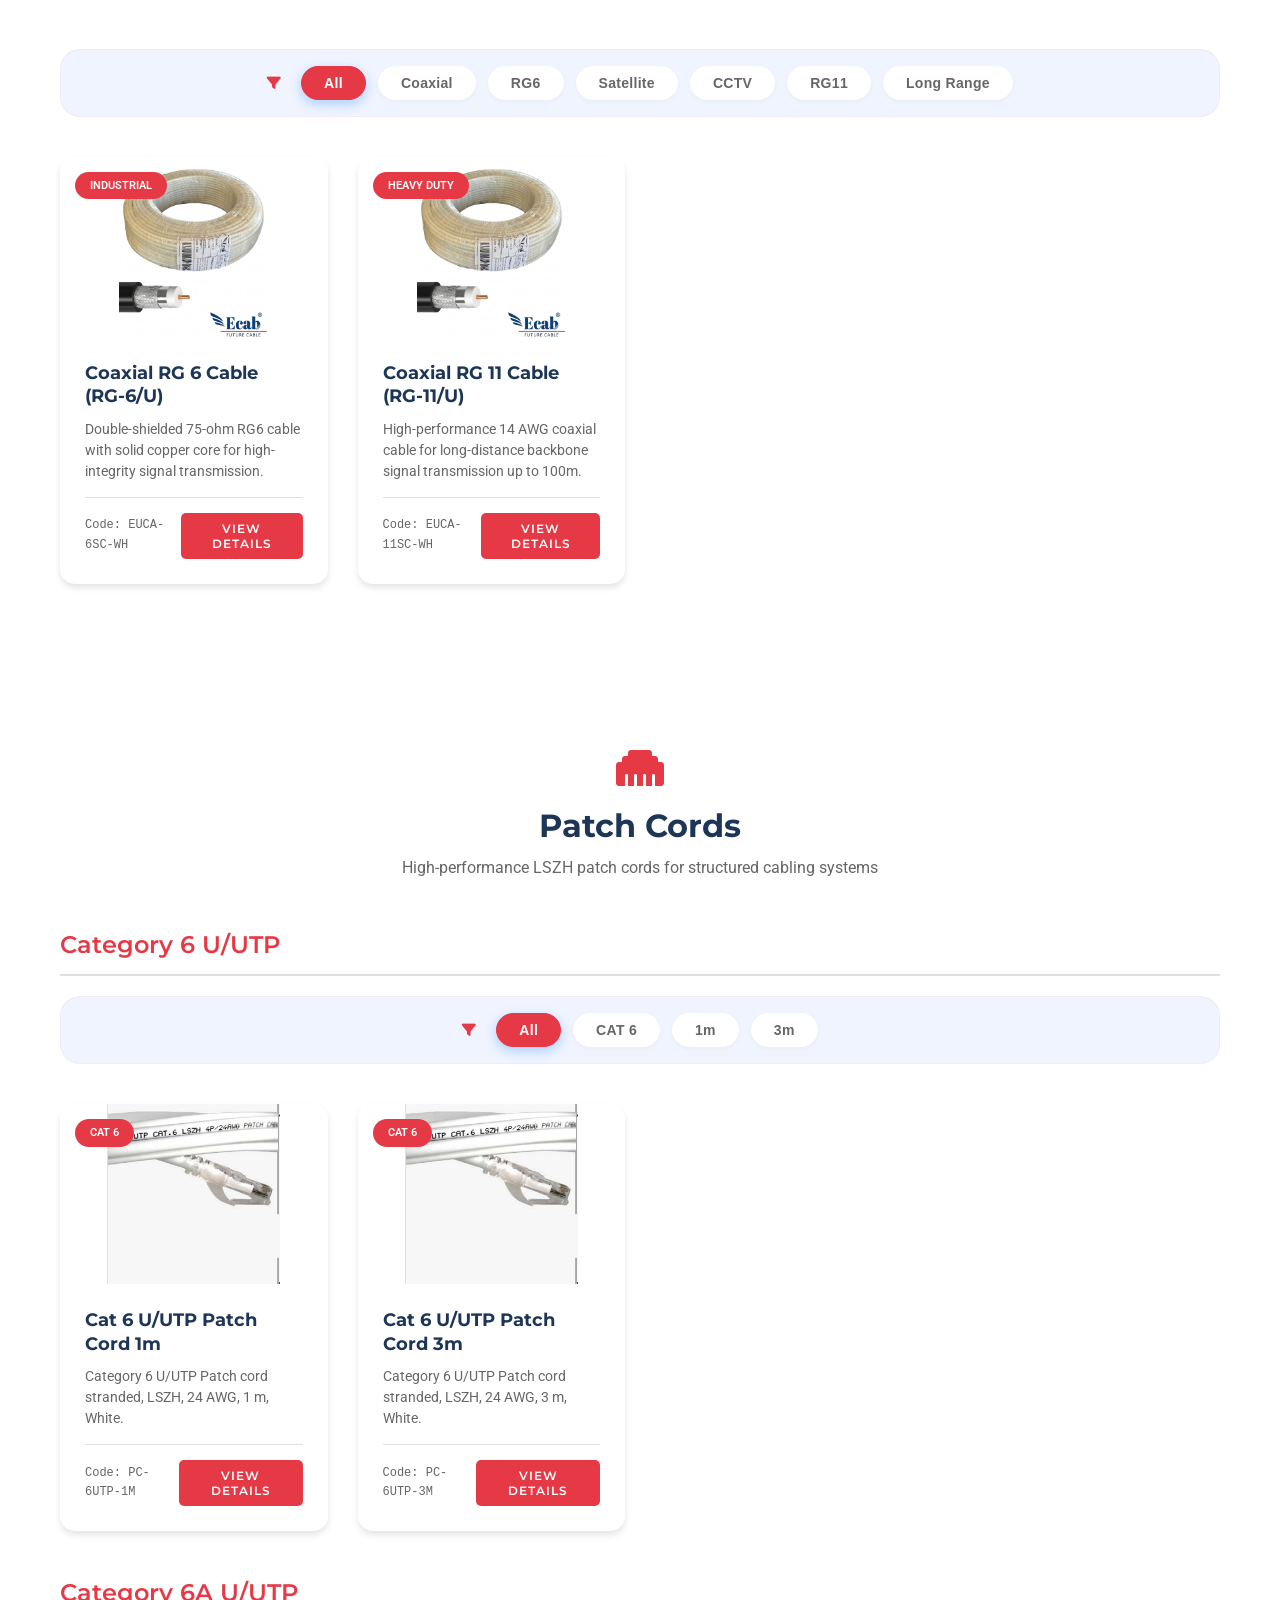
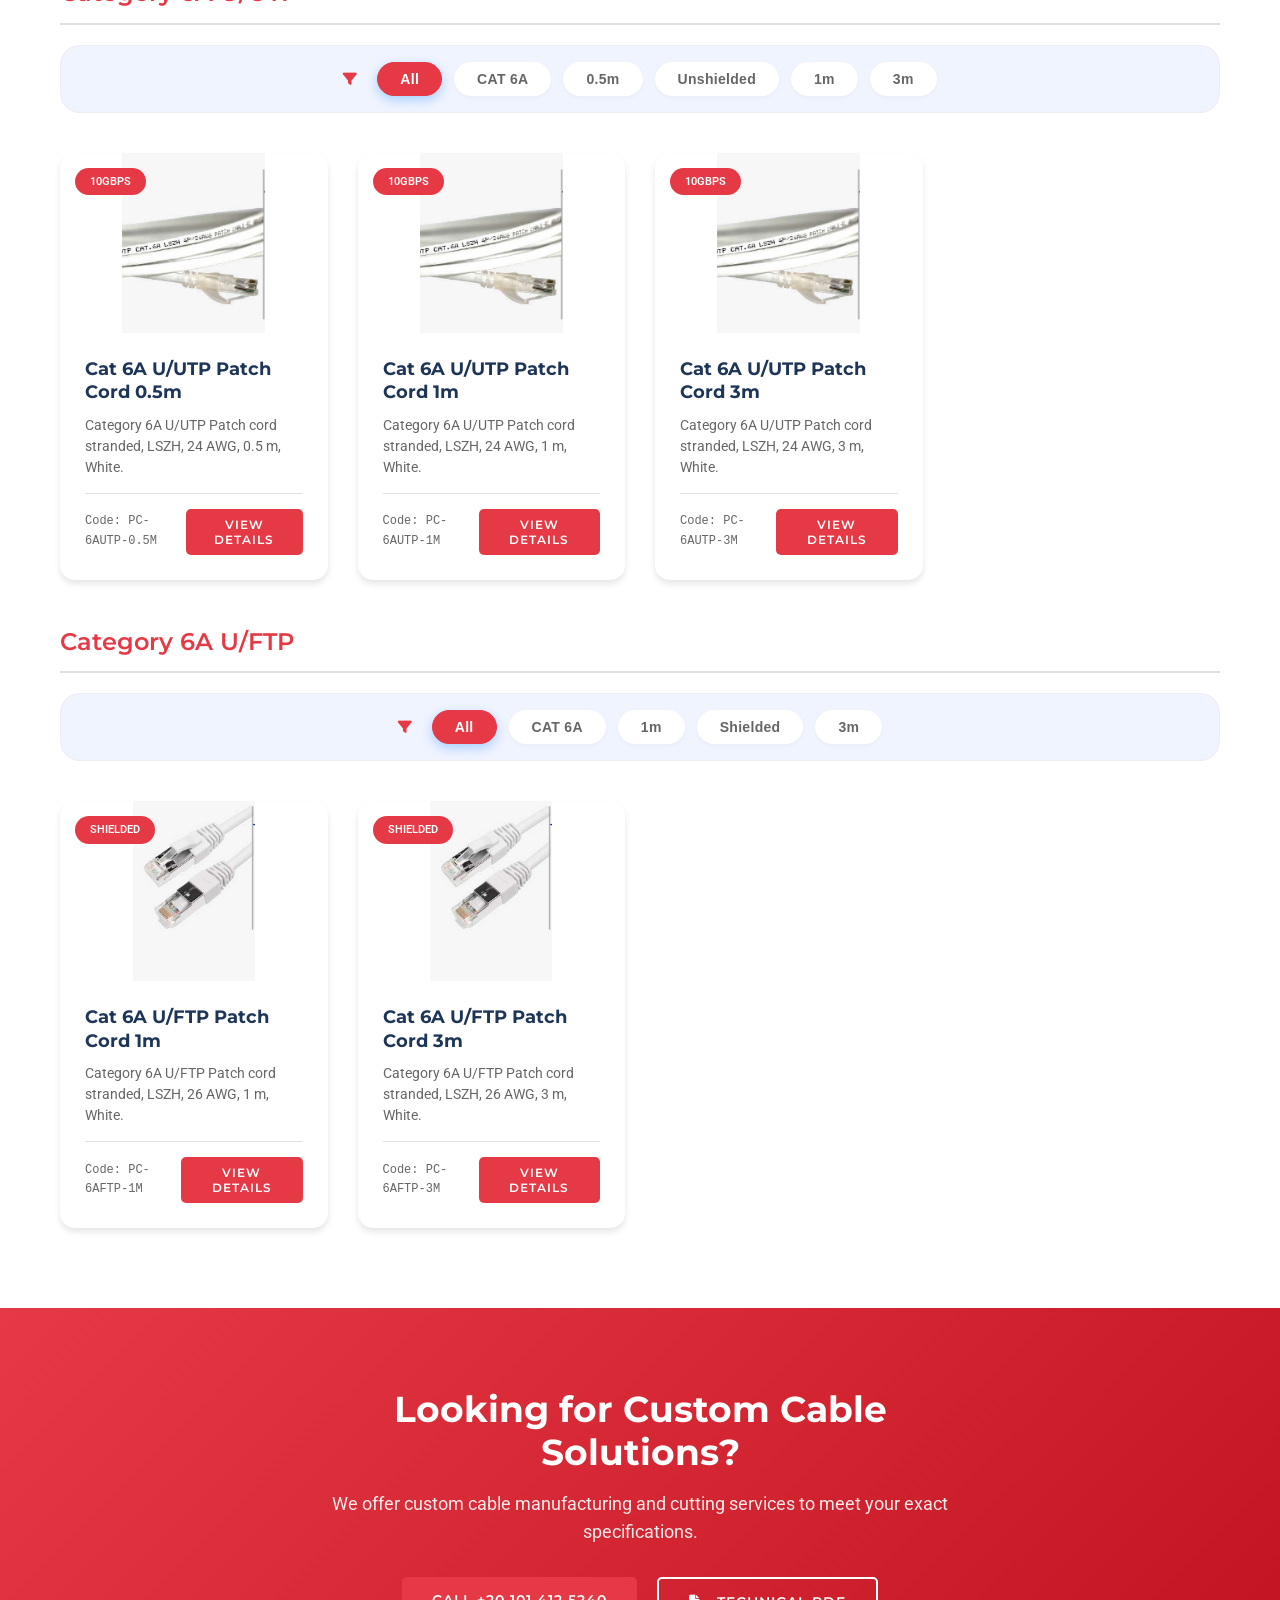
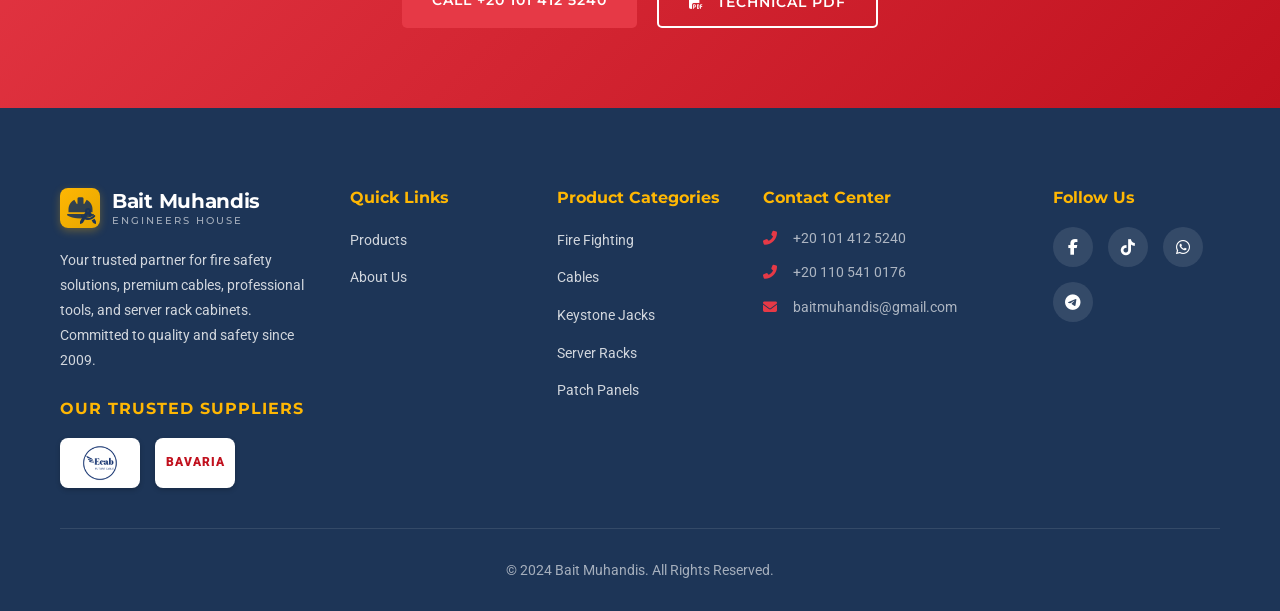
==== commit 83d5c88e: "Update product assets, imagery, and styling for cables and ethernet categories" ====
--- a/index.html
+++ b/index.html
@@ -94,7 +94,7 @@
                     <p data-en="High-quality power plugs and connectors for various applications" data-ar="قوابس وموصلات طاقة عالية الجودة لمختلف التطبيقات">High-quality power plugs and connectors for various applications</p>
                 </div>
                 <div class="products-grid">
-                    <div class="product-item" data-filter-tags="Power Plug,European,Round Cord" onclick="showProductModal('power-plug-eu')">
+                    <div class="product-item full-grid-item" data-filter-tags="Power Plug,European,Round Cord" onclick="showProductModal('power-plug-eu')">
                         <div class="product-badge" data-en="Standard" data-ar="قياسي">Standard</div>
                         <div class="product-img">
                             <img src="images/cables/power-plug-eu.png" alt="European Power Plug">
@@ -108,7 +108,7 @@
                             </div>
                         </div>
                     </div>
-                    <div class="product-item" data-filter-tags="Power Plug,European,Round Cord,Schuko" onclick="showProductModal('power-plug-eu-ef')">
+                    <div class="product-item full-grid-item" data-filter-tags="Power Plug,European,Round Cord,Schuko" onclick="showProductModal('power-plug-eu-ef')">
                         <div class="product-badge" data-en="Heavy Duty" data-ar="قوي">Heavy Duty</div>
                         <div class="product-img">
                             <img src="images/cables/power-plug-eu-ef.png" alt="European Power Plug Type E/F">
@@ -122,7 +122,7 @@
                             </div>
                         </div>
                     </div>
-                    <div class="product-item" data-filter-tags="Power Plug,European,Round Cord,Schuko,Angle" onclick="showProductModal('power-plug-eu-ef-angle')">
+                    <div class="product-item full-grid-item" data-filter-tags="Power Plug,European,Round Cord,Schuko,Angle" onclick="showProductModal('power-plug-eu-ef-angle')">
                         <div class="product-badge" data-en="Heavy Duty" data-ar="قوي">Heavy Duty</div>
                         <div class="product-img">
                             <img src="images/cables/power-plug-eu-ef-angle.png" alt="European Power Plug Type E/F Angle">
@@ -136,7 +136,7 @@
                             </div>
                         </div>
                     </div>
-                    <div class="product-item" data-filter-tags="Power Plug,European,Round Cord,Schuko,Angle,3 Pole" onclick="showProductModal('power-plug-eu-ef-angle-3pole')">
+                    <div class="product-item full-grid-item" data-filter-tags="Power Plug,European,Round Cord,Schuko,Angle,3 Pole" onclick="showProductModal('power-plug-eu-ef-angle-3pole')">
                         <div class="product-badge" data-en="Standard" data-ar="قياسي">Standard</div>
                         <div class="product-img">
                             <img src="images/cables/power-plug-eu-ef-angle-3pole.png" alt="European Power Plug Type E/F Angle 3 Pole">
@@ -150,7 +150,7 @@
                             </div>
                         </div>
                     </div>
-                    <div class="product-item" data-filter-tags="Power Plug,European,Round Cord,Schuko,Straight" onclick="showProductModal('power-plug-eu-ef-straight')">
+                    <div class="product-item full-grid-item" data-filter-tags="Power Plug,European,Round Cord,Schuko,Straight" onclick="showProductModal('power-plug-eu-ef-straight')">
                         <div class="product-badge" data-en="Heavy Duty" data-ar="قوي">Heavy Duty</div>
                         <div class="product-img">
                             <img src="images/cables/power-plug-eu-ef-straight.png" alt="European Power Plug Type E/F Straight">
@@ -175,10 +175,10 @@
                     <p data-en="High-quality power transmission and distribution cables" data-ar="كابلات نقل وتوزيع الطاقة عالية الجودة">High-quality power transmission and distribution cables</p>
                 </div>
                 <div class="products-grid">
-                    <div class="product-item" data-filter-tags="Low Voltage,Popular" onclick="showProductModal('cable-lv')">
+                    <div class="product-item full-grid-item" data-filter-tags="Low Voltage,Popular" onclick="showProductModal('cable-lv')">
                         <div class="product-badge" data-en="Popular" data-ar="شائع">Popular</div>
                         <div class="product-img">
-                            <img src="images/cables/power-cable-strands.jpg" alt="LV Power Cable">
+                            <img src="images/cables/power-cable-grid.png" alt="LV Power Cable">
                         </div>
                         <div class="product-info">
                             <h3 data-en="LV Power Cable - XLPE Insulated" data-ar="كابل طاقة منخفض الجهد - معزول XLPE">LV Power Cable - XLPE Insulated</h3>
@@ -195,9 +195,9 @@
                         </div>
                     </div>
 
-                    <div class="product-item" data-filter-tags="High Voltage" onclick="showProductModal('cable-hv')">
-                        <div class="product-img">
-                            <img src="images/cables/power-cable-spool.jpg" alt="HV Power Cable">
+                    <div class="product-item full-grid-item" data-filter-tags="High Voltage" onclick="showProductModal('cable-hv')">
+                        <div class="product-img">
+                            <img src="images/cables/power-cable-grid.png" alt="HV Power Cable">
                         </div>
                         <div class="product-info">
                             <h3 data-en="HV Power Cable - 33kV" data-ar="كابل طاقة عالي الجهد - 33kV">HV Power Cable - 33kV</h3>
@@ -214,10 +214,10 @@
                         </div>
                     </div>
 
-                    <div class="product-item" data-filter-tags="Armored,Heavy Duty" onclick="showProductModal('cable-armored')">
+                    <div class="product-item full-grid-item" data-filter-tags="Armored,Heavy Duty" onclick="showProductModal('cable-armored')">
                         <div class="product-badge" data-en="Heavy Duty" data-ar="للأعمال الشاقة">Heavy Duty</div>
                         <div class="product-img">
-                            <img src="images/cables/power-cable-strands.jpg" alt="Steel Wire Armored Cable">
+                            <img src="images/cables/power-cable-grid.png" alt="Steel Wire Armored Cable">
                         </div>
                         <div class="product-info">
                             <h3 data-en="Steel Wire Armored Cable" data-ar="كابل مدرع بسلك فولاذي">Steel Wire Armored Cable</h3>
@@ -234,9 +234,9 @@
                         </div>
                     </div>
 
-                    <div class="product-item" data-filter-tags="Flexible" onclick="showProductModal('cable-flexible')">
-                        <div class="product-img">
-                            <img src="images/cables/power-cable-spool.jpg" alt="Flexible Power Cable">
+                    <div class="product-item full-grid-item" data-filter-tags="Flexible" onclick="showProductModal('cable-flexible')">
+                        <div class="product-img">
+                            <img src="images/cables/power-cable-grid.png" alt="Flexible Power Cable">
                         </div>
                         <div class="product-info">
                             <h3 data-en="Flexible Power Cable" data-ar="كابل طاقة مرن">Flexible Power Cable</h3>
@@ -253,10 +253,10 @@
                         </div>
                     </div>
 
-                    <div class="product-item" data-filter-tags="Thermo,Flexible,HVAC" onclick="showProductModal('cable-thermo')">
+                    <div class="product-item full-grid-item" data-filter-tags="Thermo,Flexible,HVAC" onclick="showProductModal('cable-thermo')">
                         <div class="product-badge" data-en="Thermo" data-ar="حراري">Thermo</div>
                         <div class="product-img">
-                            <img src="images/cables/thermo-cable-structure.png" alt="Thermo Cable ETH-(2/3)C-PVC">
+                            <img src="images/cables/thermo-cable-grid.png" alt="Thermo Cable ETH-(2/3)C-PVC">
                         </div>
                         <div class="product-info">
                             <h3 data-en="Thermo Cable ETH-(2/3)C-PVC" data-ar="كابل حراري ETH">Thermo Cable ETH-(2/3)C-PVC</h3>
@@ -268,10 +268,10 @@
                         </div>
                     </div>
 
-                    <div class="product-item" data-filter-tags="Power Wire,Single Core,Distribution" onclick="showProductModal('cable-power-wire')">
+                    <div class="product-item full-grid-item" data-filter-tags="Power Wire,Single Core,Distribution" onclick="showProductModal('cable-power-wire')">
                         <div class="product-badge" data-en="Popular" data-ar="شائع">Popular</div>
                         <div class="product-img">
-                            <img src="images/cables/power-wire-structure.png" alt="Power Wire PW-1x-ST.C-PVC">
+                            <img src="images/cables/power-cable-grid.png" alt="Power Wire PW-1x-ST.C-PVC">
                         </div>
                         <div class="product-info">
                             <h3 data-en="Power Wire PW-1x-ST.C-PVC" data-ar="سلك طاقة أحادي النواة">Power Wire PW-1x-ST.C-PVC</h3>
@@ -299,7 +299,7 @@
                     <h3 data-en="Category 6 (CAT 6)" data-ar="الفئة 6 (CAT 6)">Category 6 (CAT 6)</h3>
                 </div>
                 <div class="products-grid">
-                    <div class="product-item" data-filter-tags="CAT 6,Unshielded,Standard" onclick="showProductModal('cable-cat6-uutp')">
+                    <div class="product-item full-grid-item" data-filter-tags="CAT 6,Unshielded,Standard" onclick="showProductModal('cable-cat6-uutp')">
                         <div class="product-badge" data-en="Standard" data-ar="قياسي">Standard</div>
                         <div class="product-img">
                             <img src="images/ethernet-cable-structure.jpg" alt="CAT 6 U/UTP">
@@ -313,7 +313,7 @@
                             </div>
                         </div>
                     </div>
-                    <div class="product-item" data-filter-tags="CAT 6,Shielded" onclick="showProductModal('cable-cat6-futp')">
+                    <div class="product-item full-grid-item" data-filter-tags="CAT 6,Shielded" onclick="showProductModal('cable-cat6-futp')">
                         <div class="product-img">
                             <img src="images/ethernet/cat6-futp-infographic.png" alt="CAT 6 F/UTP">
                         </div>
@@ -326,7 +326,7 @@
                             </div>
                         </div>
                     </div>
-                    <div class="product-item" data-filter-tags="CAT 6,Shielded,Industrial" onclick="showProductModal('cable-cat6-sfutp')">
+                    <div class="product-item full-grid-item" data-filter-tags="CAT 6,Shielded,Industrial" onclick="showProductModal('cable-cat6-sfutp')">
                         <div class="product-badge" data-en="Industrial" data-ar="صناعي">Industrial</div>
                         <div class="product-img">
                             <img src="images/ethernet/cat6-sfutp-infographic.png" alt="CAT 6 SF/UTP">
@@ -347,7 +347,7 @@
                     <h3 data-en="Category 6 Augmented (CAT 6A)" data-ar="الفئة 6 المطورة (CAT 6A)">Category 6 Augmented (CAT 6A)</h3>
                 </div>
                 <div class="products-grid">
-                    <div class="product-item" data-filter-tags="CAT 6A,Unshielded,10Gbps" onclick="showProductModal('cable-cat6a-uutp')">
+                    <div class="product-item full-grid-item" data-filter-tags="CAT 6A,Unshielded,10Gbps" onclick="showProductModal('cable-cat6a-uutp')">
                         <div class="product-badge" data-en="10Gbps" data-ar="10Gbps">10Gbps</div>
                         <div class="product-img">
                             <img src="images/ethernet-cable-structure.jpg" alt="CAT 6A U/UTP">
@@ -361,7 +361,7 @@
                             </div>
                         </div>
                     </div>
-                    <div class="product-item" data-filter-tags="CAT 6A,Shielded,10Gbps" onclick="showProductModal('cable-cat6a-uftp')">
+                    <div class="product-item full-grid-item" data-filter-tags="CAT 6A,Shielded,10Gbps" onclick="showProductModal('cable-cat6a-uftp')">
                         <div class="product-img">
                             <img src="images/ethernet-cable-structure.jpg" alt="CAT 6A U/FTP">
                         </div>
@@ -374,7 +374,7 @@
                             </div>
                         </div>
                     </div>
-                    <div class="product-item" data-filter-tags="CAT 6A,Shielded,10Gbps,Elite" onclick="showProductModal('cable-cat6a-sftp')">
+                    <div class="product-item full-grid-item" data-filter-tags="CAT 6A,Shielded,10Gbps,Elite" onclick="showProductModal('cable-cat6a-sftp')">
                         <div class="product-badge" data-en="Elite" data-ar="نخبة">Elite</div>
                         <div class="product-img">
                             <img src="images/ethernet-cable-structure.jpg" alt="CAT 6A S/FTP">
@@ -388,7 +388,7 @@
                             </div>
                         </div>
                     </div>
-                    <div class="product-item" data-filter-tags="CAT 6A,Shielded,10Gbps" onclick="showProductModal('cable-cat6a-fftp')">
+                    <div class="product-item full-grid-item" data-filter-tags="CAT 6A,Shielded,10Gbps" onclick="showProductModal('cable-cat6a-fftp')">
                         <div class="product-img">
                             <img src="images/ethernet-cable-structure.jpg" alt="CAT 6A F/FTP">
                         </div>
@@ -447,7 +447,7 @@
                     <p data-en="Certified fire alarm cables for power-limited circuits and life safety installations" data-ar="كابلات إنذار حريق معتمدة للدوائر الكهربائية المحدودة وتركيبات السلامة">Certified fire alarm cables for power-limited circuits and life safety installations</p>
                 </div>
                 <div class="products-grid">
-                    <div class="product-item" data-filter-tags="Fire Alarm,Safety,IEC,NEC" onclick="showProductModal('cable-fire-alarm')">
+                    <div class="product-item full-grid-item" data-filter-tags="Fire Alarm,Safety,IEC,NEC" onclick="showProductModal('cable-fire-alarm')">
                         <div class="product-badge" data-en="Certified" data-ar="معتمد">Certified</div>
                         <div class="product-img">
                             <img src="images/cables/fire-alarm-cable-structure.png" alt="Fire Alarm Cable EUFA-2C2.5-RE">
@@ -462,7 +462,7 @@
                         </div>
                     </div>
 
-                    <div class="product-item" data-filter-tags="Fire Alarm,Safety,IEC,NEC" onclick="showProductModal('cable-fire-alarm-1-5mm')">
+                    <div class="product-item full-grid-item" data-filter-tags="Fire Alarm,Safety,IEC,NEC" onclick="showProductModal('cable-fire-alarm-1-5mm')">
                         <div class="product-badge" data-en="Certified" data-ar="معتمد">Certified</div>
                         <div class="product-img">
                             <img src="images/cables/fire-alarm-1-5mm-structure.png" alt="Fire Alarm Cable EUFA-2C1.5-RE">
@@ -490,10 +490,10 @@
                     <p data-en="High-performance 75-ohm coaxial solutions for satellite, CCTV, and broadband networks" data-ar="حلول محورية عالية الأداء 75 أوم لشبكات الأقمار الصناعية والدوائر التلفزيونية المغلقة والنطاق العريض">High-performance 75-ohm coaxial solutions for satellite, CCTV, and broadband networks</p>
                 </div>
                 <div class="products-grid">
-                    <div class="product-item" data-filter-tags="Coaxial,RG6,Satellite,CCTV" onclick="showProductModal('cable-coaxial')">
+                    <div class="product-item full-grid-item" data-filter-tags="Coaxial,RG6,Satellite,CCTV" onclick="showProductModal('cable-coaxial')">
                         <div class="product-badge" data-en="Industrial" data-ar="صناعي">Industrial</div>
                         <div class="product-img">
-                            <img src="images/cables/coaxial-rg6-structure.png" alt="Coaxial RG 6 Cable">
+                            <img src="images/cables/coaxial-cable-grid.png" alt="Coaxial RG 6 Cable">
                         </div>
                         <div class="product-info">
                             <h3 data-en="Coaxial RG 6 Cable (RG-6/U)" data-ar="كابل محوري RG 6">Coaxial RG 6 Cable (RG-6/U)</h3>
@@ -505,10 +505,10 @@
                         </div>
                     </div>
 
-                    <div class="product-item" data-filter-tags="Coaxial,RG11,Satellite,Long Range" onclick="showProductModal('cable-coaxial-rg11')">
+                    <div class="product-item full-grid-item" data-filter-tags="Coaxial,RG11,Satellite,Long Range" onclick="showProductModal('cable-coaxial-rg11')">
                         <div class="product-badge" data-en="Heavy Duty" data-ar="للأعمال الشاقة">Heavy Duty</div>
                         <div class="product-img">
-                            <img src="images/cables/coaxial-rg11-structure.png" alt="Coaxial RG 11 Cable">
+                            <img src="images/cables/coaxial-cable-grid.png" alt="Coaxial RG 11 Cable">
                         </div>
                         <div class="product-info">
                             <h3 data-en="Coaxial RG 11 Cable (RG-11/U)" data-ar="كابل محوري RG 11">Coaxial RG 11 Cable (RG-11/U)</h3>
--- a/css/products.css
+++ b/css/products.css
@@ -1,10 +1,10 @@
-/* ========================================
-   Products Pages - Additional Styles
-   ======================================== */
-
-/* ========================================
-   Product Filter Bar
-   ======================================== */
+/* ========================================
+   Products Pages - Additional Styles
+   ======================================== */
+
+/* ========================================
+   Product Filter Bar
+   ======================================== */
 .filter-bar {
     display: flex;
     flex-wrap: wrap;
@@ -16,8 +16,8 @@
     border-radius: 20px;
     border: 1px solid rgba(230, 57, 70, 0.05);
     align-items: center;
-}
-
+}
+
 .filter-bar::before {
     content: '\f0b0';
     font-family: 'Font Awesome 6 Free';
@@ -25,8 +25,8 @@
     color: var(--primary-color);
     font-size: 14px;
     margin-right: 8px;
-}
-
+}
+
 .filter-btn {
     padding: 8px 22px;
     border-radius: 50px;
@@ -40,48 +40,48 @@
     letter-spacing: 0.3px;
     white-space: nowrap;
     box-shadow: 0 2px 5px rgba(0, 0, 0, 0.03);
-}
-
-.filter-btn:hover {
-    border-color: var(--primary-color);
-    color: var(--primary-color);
-    background: rgba(0, 123, 255, 0.04);
-    transform: translateY(-1px);
-    box-shadow: 0 2px 8px rgba(0, 123, 255, 0.15);
-}
-
-.filter-btn.active {
-    background: var(--primary-color);
-    color: #ffffff;
-    border-color: var(--primary-color);
-    box-shadow: 0 4px 12px rgba(0, 123, 255, 0.3);
-}
-
-.filter-btn.active:hover {
-    background: var(--primary-dark, #0056b3);
-    transform: translateY(-1px);
-}
-
-.product-item.filter-hidden {
-    display: none !important;
-}
-
-.filter-empty-msg {
-    text-align: center;
-    padding: 40px 20px;
-    color: var(--text-secondary);
-    font-size: 15px;
-    width: 100%;
-    display: none;
-}
-
-.filter-empty-msg i {
-    display: block;
-    font-size: 36px;
-    margin-bottom: 12px;
-    opacity: 0.4;
-}
-
+}
+
+.filter-btn:hover {
+    border-color: var(--primary-color);
+    color: var(--primary-color);
+    background: rgba(0, 123, 255, 0.04);
+    transform: translateY(-1px);
+    box-shadow: 0 2px 8px rgba(0, 123, 255, 0.15);
+}
+
+.filter-btn.active {
+    background: var(--primary-color);
+    color: #ffffff;
+    border-color: var(--primary-color);
+    box-shadow: 0 4px 12px rgba(0, 123, 255, 0.3);
+}
+
+.filter-btn.active:hover {
+    background: var(--primary-dark, #0056b3);
+    transform: translateY(-1px);
+}
+
+.product-item.filter-hidden {
+    display: none !important;
+}
+
+.filter-empty-msg {
+    text-align: center;
+    padding: 40px 20px;
+    color: var(--text-secondary);
+    font-size: 15px;
+    width: 100%;
+    display: none;
+}
+
+.filter-empty-msg i {
+    display: block;
+    font-size: 36px;
+    margin-bottom: 12px;
+    opacity: 0.4;
+}
+
 /* ========================================
    Section Filter Bar (Unified Premium Styling)
    ======================================== */
@@ -400,478 +400,478 @@
     to { opacity: 1; transform: translateY(0); }
 }
 
-.products-detail {
-    padding: 80px 20px;
-}
-
-.product-detail-section {
-    margin-bottom: 80px;
-}
-
-.product-detail-section:last-child {
-    margin-bottom: 0;
-}
-
-.section-title {
-    text-align: center;
-    margin-bottom: 50px;
-}
-
-.section-title i {
-    font-size: 48px;
-    color: var(--primary-color);
-    margin-bottom: 15px;
-    display: block;
-}
-
-.section-title h2 {
-    font-size: 32px;
-    color: var(--secondary-color);
-    margin-bottom: 10px;
-}
-
-.section-title p {
-    font-size: 16px;
-    color: var(--text-light);
-    max-width: 500px;
-    margin: 0 auto;
-}
-
-/* ========================================
-   Products Grid
-   ======================================== */
-.products-grid {
-    display: grid;
-    grid-template-columns: repeat(4, 1fr);
-    gap: 30px;
-}
-
-/* ========================================
-   Product Item Card
-   ======================================== */
-.product-item {
-    background: var(--bg-white);
-    border-radius: 15px;
-    overflow: hidden;
-    box-shadow: var(--shadow);
-    transition: var(--transition);
-    cursor: pointer;
-    position: relative;
-}
-
-.product-item:hover {
-    transform: translateY(-10px);
-    box-shadow: var(--shadow-lg);
-}
-
-.product-badge {
-    position: absolute;
-    top: 15px;
-    left: 15px;
-    padding: 5px 15px;
-    background: var(--primary-color);
-    color: var(--bg-white);
-    font-size: 11px;
-    font-weight: 600;
-    text-transform: uppercase;
-    border-radius: 20px;
-    z-index: 10;
-}
-
-.product-badge.new {
-    background: #28a745;
-}
-
-.product-badge.premium {
-    background: #6f42c1;
-}
-
-.product-badge.smart {
-    background: #17a2b8;
-}
-
-.product-badge.addressable {
-    background: #fd7e14;
-}
-
-.product-badge.safety {
-    background: #dc3545;
-}
-
-.product-badge.certified {
-    background: #20c997;
-}
-
-.product-badge.industrial {
-    background: #6c757d;
-}
-
-.product-badge.data {
-    background: #007bff;
-}
-
-.product-badge.heavy-duty {
-    background: #343a40;
-}
-
-.product-badge.precision {
-    background: #e83e8c;
-}
-
-.product-badge.professional {
-    background: #20c997;
-}
-
-.product-badge.network {
-    background: #007bff;
-}
-
-.product-badge.cordless {
-    background: #28a745;
-}
-
-.product-badge.ce-certified {
-    background: #17a2b8;
-}
-
-.product-badge.anti-fog {
-    background: #fd7e14;
-}
-
-.product-badge.true-rms {
-    background: #6f42c1;
-}
-
-.product-badge.vde-certified {
-    background: #e63946;
-}
-
-.product-img {
-    height: 180px;
-    background: var(--bg-white);
-    display: flex;
-    align-items: center;
-    justify-content: center;
-    transition: var(--transition);
-    overflow: hidden;
-}
-
-.product-img img {
-    max-width: 100%;
-    max-height: 100%;
-    object-fit: contain;
-}
-
-.product-item:hover .product-img {
-    background: var(--bg-white);
-}
-
-.product-img i {
-    font-size: 72px;
-    color: var(--accent-color);
-    transition: var(--transition);
-}
-
-.product-item:hover .product-img i {
-    transform: scale(1.1);
-}
-
-.product-info {
-    padding: 25px;
-}
-
-.product-info h3 {
-    font-size: 18px;
-    color: var(--secondary-color);
-    margin-bottom: 10px;
-    line-height: 1.3;
-}
-
-.product-desc {
-    font-size: 14px;
-    color: var(--text-light);
-    margin-bottom: 15px;
-    line-height: 1.5;
-}
-
-.product-specs {
-    margin-bottom: 20px;
-}
-
-.product-specs li {
-    display: flex;
-    align-items: center;
-    gap: 8px;
-    font-size: 13px;
-    color: var(--text-color);
-    margin-bottom: 6px;
-}
-
-.product-specs i {
-    color: var(--primary-color);
-    font-size: 12px;
-    flex-shrink: 0;
-}
-
-.product-footer {
-    display: flex;
-    justify-content: space-between;
-    align-items: center;
-    padding-top: 15px;
-    border-top: 1px solid var(--border-color);
-}
-
-.product-code {
-    font-size: 12px;
-    color: var(--text-light);
-    font-family: monospace;
-}
-
-.btn-sm {
-    padding: 8px 20px;
-    font-size: 12px;
-}
-
-/* ========================================
-   CTA Section
-   ======================================== */
-.cta-section {
-    padding: 80px 20px;
-    background: linear-gradient(135deg, var(--primary-color) 0%, var(--primary-dark) 100%);
-}
-
-.cta-content {
-    text-align: center;
-    max-width: 700px;
-    margin: 0 auto;
-}
-
-.cta-content h2 {
-    font-size: 36px;
-    color: var(--bg-white);
-    margin-bottom: 15px;
-}
-
-.cta-content p {
-    font-size: 18px;
-    color: rgba(255, 255, 255, 0.9);
-    margin-bottom: 30px;
-}
-
-.cta-buttons {
-    display: flex;
-    gap: 20px;
-    justify-content: center;
-    flex-wrap: wrap;
-}
-
-.cta-buttons .btn-secondary {
-    background: transparent;
-    border: 2px solid var(--bg-white);
-}
-
-.cta-buttons .btn-secondary:hover {
-    background: var(--bg-white);
-    color: var(--primary-color);
-}
-
-.cta-buttons .btn-secondary i {
-    margin-right: 8px;
-}
-
-/* ========================================
-   Product Modal
-   ======================================== */
-.product-modal {
-    position: fixed;
-    top: 0;
-    left: 0;
-    width: 100%;
-    height: 100%;
-    background: rgba(0, 0, 0, 0.8);
-    display: none;
-    align-items: center;
-    justify-content: center;
-    z-index: 10000;
-    padding: 20px;
-}
-
-.product-modal.active {
-    display: flex;
-}
-
-.modal-content {
-    background: var(--bg-white);
-    border-radius: 15px;
-    max-width: 900px;
-    width: 100%;
-    max-height: 90vh;
-    overflow-y: auto;
-    position: relative;
-    animation: modalSlideIn 0.3s ease;
-}
-
-@keyframes modalSlideIn {
-    from {
-        opacity: 0;
-        transform: translateY(-50px);
-    }
-    to {
-        opacity: 1;
-        transform: translateY(0);
-    }
-}
-
-.modal-close {
-    position: absolute;
-    top: 15px;
-    right: 15px;
-    width: 40px;
-    height: 40px;
-    background: var(--bg-light);
-    border: none;
-    border-radius: 50%;
-    font-size: 20px;
-    color: var(--text-color);
-    cursor: pointer;
-    transition: var(--transition);
-    z-index: 10;
-}
-
-.modal-close:hover {
-    background: var(--primary-color);
-    color: var(--bg-white);
-}
-
-.modal-body {
-    padding: 40px;
-}
-
-.modal-header {
-    display: flex;
-    gap: 30px;
-    margin-bottom: 30px;
-}
-
-.modal-image {
-    width: 300px;
-    height: 300px;
-    background: var(--bg-white);
-    border-radius: 10px;
-    display: flex;
-    align-items: center;
-    justify-content: center;
-    flex-shrink: 0;
-    overflow: hidden;
-    padding: 15px;
-}
-
-.modal-image img {
-    max-width: 100%;
-    max-height: 100%;
-    object-fit: contain;
-}
-
-.modal-image i {
-    font-size: 120px;
-    color: var(--accent-color);
-}
-
-.modal-info h2 {
-    font-size: 28px;
-    color: var(--secondary-color);
-    margin-bottom: 10px;
-}
-
-.modal-code {
-    display: inline-block;
-    padding: 5px 15px;
-    background: var(--bg-light);
-    border-radius: 5px;
-    font-family: monospace;
-    font-size: 14px;
-    color: var(--text-light);
-    margin-bottom: 20px;
-}
-
-.modal-description {
-    font-size: 16px;
-    color: var(--text-color);
-    line-height: 1.6;
-    margin-bottom: 25px;
-}
-
-.modal-specs {
-    margin-bottom: 30px;
-}
-
-.modal-specs h4 {
-    font-size: 18px;
-    color: var(--secondary-color);
-    margin-bottom: 15px;
-}
-
-.modal-specs ul {
-    display: grid;
-    grid-template-columns: repeat(2, 1fr);
-    gap: 10px;
-}
-
-.modal-specs li {
-    display: flex;
-    align-items: center;
-    gap: 10px;
-    font-size: 14px;
-    color: var(--text-color);
-}
-
-.modal-specs i {
-    color: var(--primary-color);
-}
-
-.modal-features {
-    margin-bottom: 30px;
-}
-
-.modal-features h4 {
-    font-size: 18px;
-    color: var(--secondary-color);
-    margin-bottom: 15px;
-}
-
-.modal-features ul li {
-    display: flex;
-    align-items: center;
-    gap: 10px;
-    font-size: 14px;
-    color: var(--text-color);
-    margin-bottom: 8px;
-}
-
-.modal-features i {
-    color: #28a745;
-}
-
-.modal-options {
-    margin-bottom: 30px;
-    padding: 20px;
-    background: var(--bg-light);
-    border-radius: 10px;
-    border: 1px solid var(--border-color);
-}
-
-.modal-options h4 {
-    font-size: 18px;
-    color: var(--secondary-color);
-    margin-bottom: 15px;
-}
-
-.options-container {
-    display: grid;
-    grid-template-columns: 1fr;
-    gap: 12px;
-}
-
+.products-detail {
+    padding: 80px 20px;
+}
+
+.product-detail-section {
+    margin-bottom: 80px;
+}
+
+.product-detail-section:last-child {
+    margin-bottom: 0;
+}
+
+.section-title {
+    text-align: center;
+    margin-bottom: 50px;
+}
+
+.section-title i {
+    font-size: 48px;
+    color: var(--primary-color);
+    margin-bottom: 15px;
+    display: block;
+}
+
+.section-title h2 {
+    font-size: 32px;
+    color: var(--secondary-color);
+    margin-bottom: 10px;
+}
+
+.section-title p {
+    font-size: 16px;
+    color: var(--text-light);
+    max-width: 500px;
+    margin: 0 auto;
+}
+
+/* ========================================
+   Products Grid
+   ======================================== */
+.products-grid {
+    display: grid;
+    grid-template-columns: repeat(4, 1fr);
+    gap: 30px;
+}
+
+/* ========================================
+   Product Item Card
+   ======================================== */
+.product-item {
+    background: var(--bg-white);
+    border-radius: 15px;
+    overflow: hidden;
+    box-shadow: var(--shadow);
+    transition: var(--transition);
+    cursor: pointer;
+    position: relative;
+}
+
+.product-item:hover {
+    transform: translateY(-10px);
+    box-shadow: var(--shadow-lg);
+}
+
+.product-badge {
+    position: absolute;
+    top: 15px;
+    left: 15px;
+    padding: 5px 15px;
+    background: var(--primary-color);
+    color: var(--bg-white);
+    font-size: 11px;
+    font-weight: 600;
+    text-transform: uppercase;
+    border-radius: 20px;
+    z-index: 10;
+}
+
+.product-badge.new {
+    background: #28a745;
+}
+
+.product-badge.premium {
+    background: #6f42c1;
+}
+
+.product-badge.smart {
+    background: #17a2b8;
+}
+
+.product-badge.addressable {
+    background: #fd7e14;
+}
+
+.product-badge.safety {
+    background: #dc3545;
+}
+
+.product-badge.certified {
+    background: #20c997;
+}
+
+.product-badge.industrial {
+    background: #6c757d;
+}
+
+.product-badge.data {
+    background: #007bff;
+}
+
+.product-badge.heavy-duty {
+    background: #343a40;
+}
+
+.product-badge.precision {
+    background: #e83e8c;
+}
+
+.product-badge.professional {
+    background: #20c997;
+}
+
+.product-badge.network {
+    background: #007bff;
+}
+
+.product-badge.cordless {
+    background: #28a745;
+}
+
+.product-badge.ce-certified {
+    background: #17a2b8;
+}
+
+.product-badge.anti-fog {
+    background: #fd7e14;
+}
+
+.product-badge.true-rms {
+    background: #6f42c1;
+}
+
+.product-badge.vde-certified {
+    background: #e63946;
+}
+
+.product-img {
+    height: 180px;
+    background: var(--bg-white);
+    display: flex;
+    align-items: center;
+    justify-content: center;
+    transition: var(--transition);
+    overflow: hidden;
+}
+
+.product-img img {
+    max-width: 100%;
+    max-height: 100%;
+    object-fit: contain;
+}
+
+.product-item:hover .product-img {
+    background: var(--bg-white);
+}
+
+.product-img i {
+    font-size: 72px;
+    color: var(--accent-color);
+    transition: var(--transition);
+}
+
+.product-item:hover .product-img i {
+    transform: scale(1.1);
+}
+
+.product-info {
+    padding: 25px;
+}
+
+.product-info h3 {
+    font-size: 18px;
+    color: var(--secondary-color);
+    margin-bottom: 10px;
+    line-height: 1.3;
+}
+
+.product-desc {
+    font-size: 14px;
+    color: var(--text-light);
+    margin-bottom: 15px;
+    line-height: 1.5;
+}
+
+.product-specs {
+    margin-bottom: 20px;
+}
+
+.product-specs li {
+    display: flex;
+    align-items: center;
+    gap: 8px;
+    font-size: 13px;
+    color: var(--text-color);
+    margin-bottom: 6px;
+}
+
+.product-specs i {
+    color: var(--primary-color);
+    font-size: 12px;
+    flex-shrink: 0;
+}
+
+.product-footer {
+    display: flex;
+    justify-content: space-between;
+    align-items: center;
+    padding-top: 15px;
+    border-top: 1px solid var(--border-color);
+}
+
+.product-code {
+    font-size: 12px;
+    color: var(--text-light);
+    font-family: monospace;
+}
+
+.btn-sm {
+    padding: 8px 20px;
+    font-size: 12px;
+}
+
+/* ========================================
+   CTA Section
+   ======================================== */
+.cta-section {
+    padding: 80px 20px;
+    background: linear-gradient(135deg, var(--primary-color) 0%, var(--primary-dark) 100%);
+}
+
+.cta-content {
+    text-align: center;
+    max-width: 700px;
+    margin: 0 auto;
+}
+
+.cta-content h2 {
+    font-size: 36px;
+    color: var(--bg-white);
+    margin-bottom: 15px;
+}
+
+.cta-content p {
+    font-size: 18px;
+    color: rgba(255, 255, 255, 0.9);
+    margin-bottom: 30px;
+}
+
+.cta-buttons {
+    display: flex;
+    gap: 20px;
+    justify-content: center;
+    flex-wrap: wrap;
+}
+
+.cta-buttons .btn-secondary {
+    background: transparent;
+    border: 2px solid var(--bg-white);
+}
+
+.cta-buttons .btn-secondary:hover {
+    background: var(--bg-white);
+    color: var(--primary-color);
+}
+
+.cta-buttons .btn-secondary i {
+    margin-right: 8px;
+}
+
+/* ========================================
+   Product Modal
+   ======================================== */
+.product-modal {
+    position: fixed;
+    top: 0;
+    left: 0;
+    width: 100%;
+    height: 100%;
+    background: rgba(0, 0, 0, 0.8);
+    display: none;
+    align-items: center;
+    justify-content: center;
+    z-index: 10000;
+    padding: 20px;
+}
+
+.product-modal.active {
+    display: flex;
+}
+
+.modal-content {
+    background: var(--bg-white);
+    border-radius: 15px;
+    max-width: 900px;
+    width: 100%;
+    max-height: 90vh;
+    overflow-y: auto;
+    position: relative;
+    animation: modalSlideIn 0.3s ease;
+}
+
+@keyframes modalSlideIn {
+    from {
+        opacity: 0;
+        transform: translateY(-50px);
+    }
+    to {
+        opacity: 1;
+        transform: translateY(0);
+    }
+}
+
+.modal-close {
+    position: absolute;
+    top: 15px;
+    right: 15px;
+    width: 40px;
+    height: 40px;
+    background: var(--bg-light);
+    border: none;
+    border-radius: 50%;
+    font-size: 20px;
+    color: var(--text-color);
+    cursor: pointer;
+    transition: var(--transition);
+    z-index: 10;
+}
+
+.modal-close:hover {
+    background: var(--primary-color);
+    color: var(--bg-white);
+}
+
+.modal-body {
+    padding: 40px;
+}
+
+.modal-header {
+    display: flex;
+    gap: 30px;
+    margin-bottom: 30px;
+}
+
+.modal-image {
+    width: 300px;
+    height: 300px;
+    background: var(--bg-white);
+    border-radius: 10px;
+    display: flex;
+    align-items: center;
+    justify-content: center;
+    flex-shrink: 0;
+    overflow: hidden;
+    padding: 15px;
+}
+
+.modal-image img {
+    max-width: 100%;
+    max-height: 100%;
+    object-fit: contain;
+}
+
+.modal-image i {
+    font-size: 120px;
+    color: var(--accent-color);
+}
+
+.modal-info h2 {
+    font-size: 28px;
+    color: var(--secondary-color);
+    margin-bottom: 10px;
+}
+
+.modal-code {
+    display: inline-block;
+    padding: 5px 15px;
+    background: var(--bg-light);
+    border-radius: 5px;
+    font-family: monospace;
+    font-size: 14px;
+    color: var(--text-light);
+    margin-bottom: 20px;
+}
+
+.modal-description {
+    font-size: 16px;
+    color: var(--text-color);
+    line-height: 1.6;
+    margin-bottom: 25px;
+}
+
+.modal-specs {
+    margin-bottom: 30px;
+}
+
+.modal-specs h4 {
+    font-size: 18px;
+    color: var(--secondary-color);
+    margin-bottom: 15px;
+}
+
+.modal-specs ul {
+    display: grid;
+    grid-template-columns: repeat(2, 1fr);
+    gap: 10px;
+}
+
+.modal-specs li {
+    display: flex;
+    align-items: center;
+    gap: 10px;
+    font-size: 14px;
+    color: var(--text-color);
+}
+
+.modal-specs i {
+    color: var(--primary-color);
+}
+
+.modal-features {
+    margin-bottom: 30px;
+}
+
+.modal-features h4 {
+    font-size: 18px;
+    color: var(--secondary-color);
+    margin-bottom: 15px;
+}
+
+.modal-features ul li {
+    display: flex;
+    align-items: center;
+    gap: 10px;
+    font-size: 14px;
+    color: var(--text-color);
+    margin-bottom: 8px;
+}
+
+.modal-features i {
+    color: #28a745;
+}
+
+.modal-options {
+    margin-bottom: 30px;
+    padding: 20px;
+    background: var(--bg-light);
+    border-radius: 10px;
+    border: 1px solid var(--border-color);
+}
+
+.modal-options h4 {
+    font-size: 18px;
+    color: var(--secondary-color);
+    margin-bottom: 15px;
+}
+
+.options-container {
+    display: grid;
+    grid-template-columns: 1fr;
+    gap: 12px;
+}
+
 .option-item {
     display: flex;
     align-items: center;
@@ -889,79 +889,79 @@
     box-shadow: 0 4px 12px rgba(0,0,0,0.1);
     background: #f8fbff;
     border-color: var(--primary-color);
-}
-
-.option-img {
-    width: 40px;
-    height: 40px;
-    border-radius: 50%;
-    background: var(--bg-light);
-    display: flex;
-    align-items: center;
-    justify-content: center;
-    overflow: hidden;
-    flex-shrink: 0;
-    border: 1px solid var(--border-color);
-}
-
-.option-img img {
-    width: 100%;
-    height: 100%;
-    object-fit: contain;
-}
-
-.option-img i {
-    color: var(--primary-color);
-    font-size: 16px;
-}
-
-.option-details {
-    display: flex;
-    flex-direction: column;
-    flex: 1;
-}
-
-.option-label {
-    font-weight: 600;
-    font-size: 14px;
-    color: var(--primary-color);
-}
-
-.option-value {
-    font-size: 12px;
-    color: var(--text-color);
-}
-
-.option-extra {
-    font-size: 10px;
-    font-weight: 700;
-    color: var(--accent-color);
-    background: rgba(232, 180, 0, 0.1);
-    padding: 2px 8px;
-    border-radius: 4px;
-    text-transform: uppercase;
-    white-space: nowrap;
-    transition: var(--transition);
-}
-
-.option-nav {
-    display: flex;
-    align-items: center;
-    gap: 10px;
-}
-
-.option-nav i {
-    font-size: 12px;
-    color: var(--primary-color);
-    opacity: 0.5;
-    transition: var(--transition);
-}
-
-.option-item:hover .option-nav i {
-    opacity: 1;
-    transform: translateX(3px);
-}
-
+}
+
+.option-img {
+    width: 40px;
+    height: 40px;
+    border-radius: 50%;
+    background: var(--bg-light);
+    display: flex;
+    align-items: center;
+    justify-content: center;
+    overflow: hidden;
+    flex-shrink: 0;
+    border: 1px solid var(--border-color);
+}
+
+.option-img img {
+    width: 100%;
+    height: 100%;
+    object-fit: contain;
+}
+
+.option-img i {
+    color: var(--primary-color);
+    font-size: 16px;
+}
+
+.option-details {
+    display: flex;
+    flex-direction: column;
+    flex: 1;
+}
+
+.option-label {
+    font-weight: 600;
+    font-size: 14px;
+    color: var(--primary-color);
+}
+
+.option-value {
+    font-size: 12px;
+    color: var(--text-color);
+}
+
+.option-extra {
+    font-size: 10px;
+    font-weight: 700;
+    color: var(--accent-color);
+    background: rgba(232, 180, 0, 0.1);
+    padding: 2px 8px;
+    border-radius: 4px;
+    text-transform: uppercase;
+    white-space: nowrap;
+    transition: var(--transition);
+}
+
+.option-nav {
+    display: flex;
+    align-items: center;
+    gap: 10px;
+}
+
+.option-nav i {
+    font-size: 12px;
+    color: var(--primary-color);
+    opacity: 0.5;
+    transition: var(--transition);
+}
+
+.option-item:hover .option-nav i {
+    opacity: 1;
+    transform: translateX(3px);
+}
+
 }
 
 .option-img {
@@ -2319,7 +2319,32 @@
 /* Enhanced Zoom Effects */
 .product-img img { transition: transform 0.4s cubic-bezier(0.165, 0.84, 0.44, 1) !important; }
 .product-item:hover .product-img img { transform: scale(1.1) !important; }
-
-
-
-
+
+
+
+
++ 
+ . p r o d u c t - i t e m . f u l l - g r i d - i t e m   { + 
+         g r i d - c o l u m n :   1   /   - 1 ; + 
+ } + 
+ . p r o d u c t - i t e m . f u l l - g r i d - i t e m   . p r o d u c t - i m g   { + 
+         h e i g h t :   a u t o ; + 
+ } + 
+ . p r o d u c t - i t e m . f u l l - g r i d - i t e m   . p r o d u c t - i m g   i m g   { + 
+         w i d t h :   1 0 0 % ; + 
+         h e i g h t :   a u t o ; + 
+         o b j e c t - f i t :   c o v e r ; + 
+ } + 
+ 
